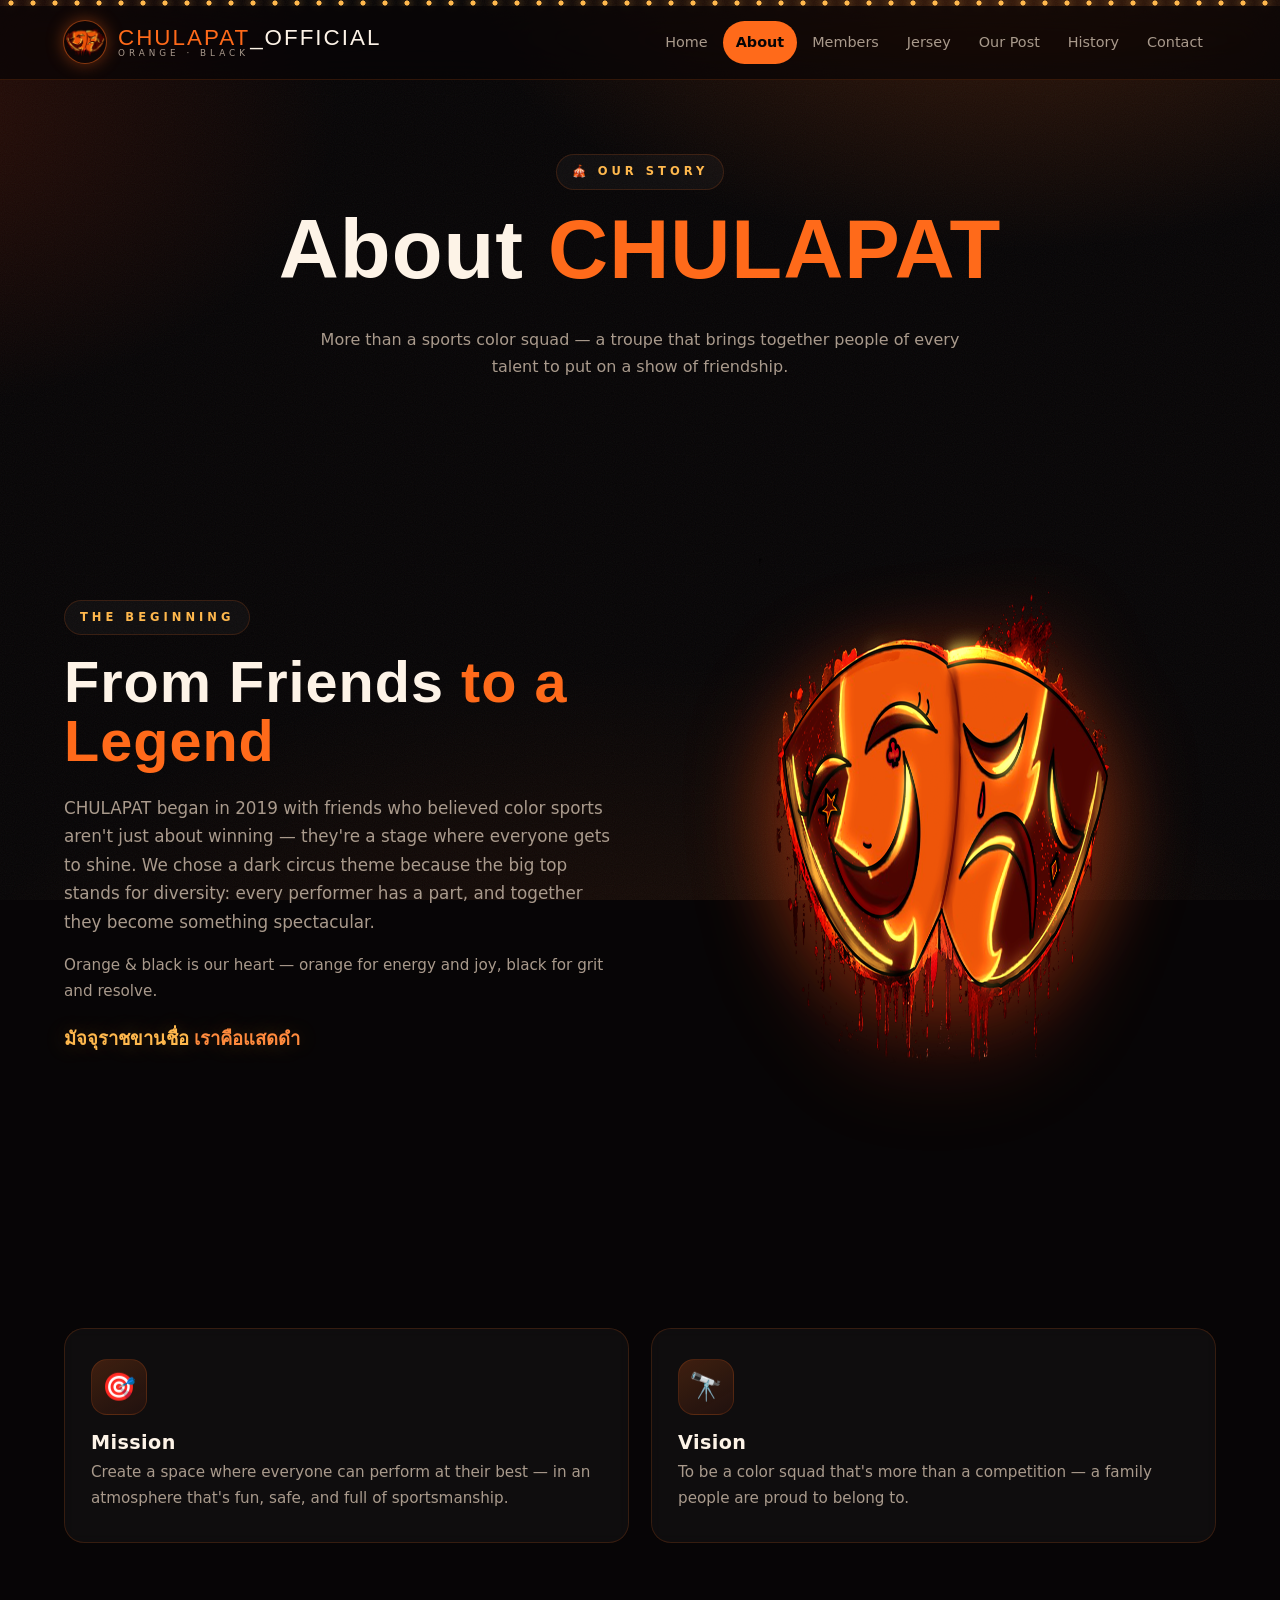
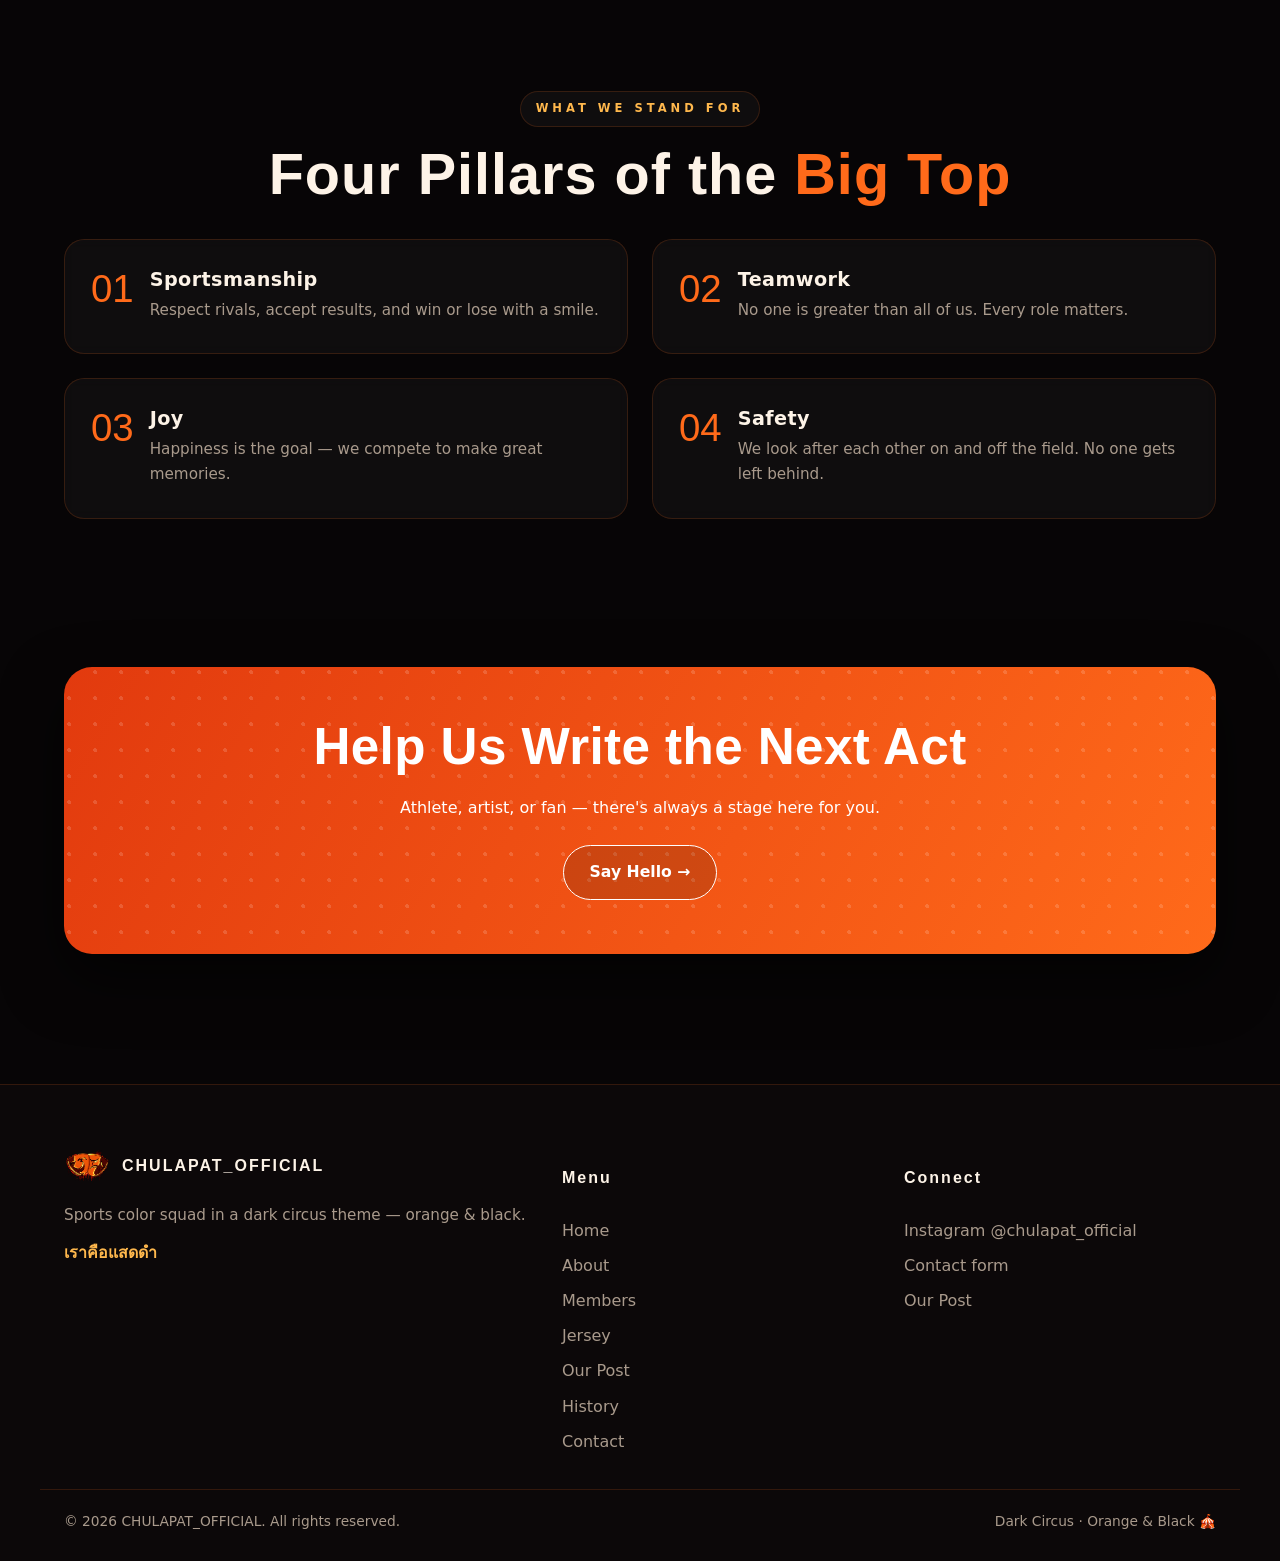
==== public/about.html @ 9027f6d0 "Configure Wrangler to use public directory" ====
<!DOCTYPE html>
<html lang="en">
<head>
  <meta charset="UTF-8" />
  <meta name="viewport" content="width=device-width, initial-scale=1" />
  <meta http-equiv="Content-Security-Policy" content="default-src 'self'; img-src 'self' data:; style-src 'self' 'unsafe-inline' https://fonts.googleapis.com; font-src 'self' https://fonts.gstatic.com; script-src 'self'; base-uri 'self'; form-action 'self'; frame-ancestors 'none'; object-src 'none'" />
  <meta name="referrer" content="strict-origin-when-cross-origin" />
  <meta name="color-scheme" content="dark" />
  <meta name="description" content="About CHULAPAT_OFFICIAL — our story, mission, and the values we stand for." />
  <title>About · CHULAPAT_OFFICIAL</title>
  <link rel="preconnect" href="https://fonts.googleapis.com" />
  <link rel="preconnect" href="https://fonts.gstatic.com" crossorigin />
  <link href="https://fonts.googleapis.com/css2?family=Bebas+Neue&family=Space+Grotesk:wght@400;500;600;700&family=Noto+Sans+Thai:wght@400;600;700&display=swap" rel="stylesheet" />
  <link rel="stylesheet" href="css/styles.css" />
</head>
<body>
  <a class="skip-link" href="#main">Skip to main content</a>
  <header data-nav></header>

  <main id="main">
    <section class="page-head">
      <div class="container">
        <span class="eyebrow">🎪 Our Story</span>
        <h1>About <em>CHULAPAT</em></h1>
        <p>More than a sports color squad — a troupe that brings together people of every talent to put on a show of friendship.</p>
      </div>
    </section>

    <section class="section section--tight">
      <div class="container grid grid--2" style="align-items:center;gap:44px">
        <div class="reveal">
          <span class="eyebrow">The Beginning</span>
          <h2 class="section__title">From Friends <em>to a Legend</em></h2>
          <p class="section__lead">CHULAPAT began in 2019 with friends who believed color sports aren't just about winning — they're a stage where everyone gets to shine. We chose a dark circus theme because the big top stands for diversity: every performer has a part, and together they become something spectacular.</p>
          <p class="card__text">Orange &amp; black is our heart — orange for energy and joy, black for grit and resolve.</p>
          <p class="hero__slogan thai" style="font-size:1.15rem;margin-top:18px">มัจจุราชขานชื่อ <b>เราคือแสดดำ</b></p>
        </div>
        <div class="hero__logo-wrap reveal">
          <div class="hero__logo-glow" aria-hidden="true"></div>
          <img class="hero__logo" src="assets/logo-mark.png" alt="CHULAPAT circus mask emblem" width="700" height="700" style="width:min(360px,80%)" />
        </div>
      </div>
    </section>

    <section class="section">
      <div class="container grid grid--2">
        <article class="card feature reveal">
          <div class="feature__icon" aria-hidden="true">🎯</div>
          <h3 class="card__title">Mission</h3>
          <p class="card__text">Create a space where everyone can perform at their best — in an atmosphere that's fun, safe, and full of sportsmanship.</p>
        </article>
        <article class="card feature reveal">
          <div class="feature__icon" aria-hidden="true">🔭</div>
          <h3 class="card__title">Vision</h3>
          <p class="card__text">To be a color squad that's more than a competition — a family people are proud to belong to.</p>
        </article>
      </div>
    </section>

    <section class="section section--tight">
      <div class="container center">
        <span class="eyebrow">What We Stand For</span>
        <h2 class="section__title">Four Pillars of the <em>Big Top</em></h2>
      </div>
      <div class="container grid grid--2" style="margin-top:36px;gap:24px">
        <article class="card feature reveal"><div class="value"><div class="value__no">01</div><div><h3 class="card__title">Sportsmanship</h3><p class="card__text">Respect rivals, accept results, and win or lose with a smile.</p></div></div></article>
        <article class="card feature reveal"><div class="value"><div class="value__no">02</div><div><h3 class="card__title">Teamwork</h3><p class="card__text">No one is greater than all of us. Every role matters.</p></div></div></article>
        <article class="card feature reveal"><div class="value"><div class="value__no">03</div><div><h3 class="card__title">Joy</h3><p class="card__text">Happiness is the goal — we compete to make great memories.</p></div></div></article>
        <article class="card feature reveal"><div class="value"><div class="value__no">04</div><div><h3 class="card__title">Safety</h3><p class="card__text">We look after each other on and off the field. No one gets left behind.</p></div></div></article>
      </div>
    </section>

    <section class="section">
      <div class="container">
        <div class="cta-band reveal">
          <h2>Help Us Write the Next Act</h2>
          <p style="max-width:540px;margin:10px auto 24px">Athlete, artist, or fan — there's always a stage here for you.</p>
          <a class="btn btn--ghost" href="contact.html" style="border-color:#fff;color:#fff;background:rgba(0,0,0,0.15)">Say Hello →</a>
        </div>
      </div>
    </section>
  </main>

  <div data-footer></div>
  <script src="js/main.js" defer></script>
</body>
</html>
---- public/css/styles.css ----
/* =========================================================
   CHULAPAT_OFFICIAL — Dark Cinematic Circus (Orange / Black)
   Modern redesign
   ========================================================= */

/* ---------- Design Tokens ---------- */
:root {
  --orange: #FF6A1A;
  --orange-bright: #FF8A3D;
  --ember: #E23A0E;
  --gold: #FFB84D;
  --cream: #FDF3E7;

  --bg: #070506;
  --bg-2: #0C0809;
  --bg-3: #120C0D;
  --surface: rgba(255, 255, 255, 0.035);
  --surface-2: rgba(255, 255, 255, 0.06);
  --line: rgba(255, 106, 26, 0.16);
  --line-strong: rgba(255, 106, 26, 0.4);

  --text: #F3E9DE;
  --text-dim: #A99A8C;
  --danger: #FF5C5C;
  --success: #47D888;

  --font-display: "Bebas Neue", "Anton", Impact, sans-serif;
  --font-body: "Space Grotesk", "Noto Sans Thai", system-ui, sans-serif;
  --font-thai: "Noto Sans Thai", "Space Grotesk", sans-serif;

  --maxw: 1200px;
  --radius: 20px;
  --radius-sm: 12px;
  --shadow: 0 24px 60px rgba(0, 0, 0, 0.6);
  --glow-orange: 0 0 40px rgba(255, 106, 26, 0.35);
  --nav-h: 74px;
  --ease: cubic-bezier(0.22, 1, 0.36, 1);
}

/* ---------- Reset & Base ---------- */
*, *::before, *::after { box-sizing: border-box; }
html { scroll-behavior: smooth; -webkit-text-size-adjust: 100%; }

body {
  margin: 0;
  font-family: var(--font-body);
  color: var(--text);
  background: var(--bg);
  line-height: 1.7;
  overflow-x: hidden;
  min-height: 100vh;
}

/* Cinematic backdrop: ember glow + vignette + faint stripes */
body::before {
  content: "";
  position: fixed;
  inset: 0;
  z-index: -3;
  background:
    radial-gradient(900px 520px at 78% -8%, rgba(255, 106, 26, 0.22), transparent 62%),
    radial-gradient(760px 520px at -8% 12%, rgba(226, 58, 14, 0.16), transparent 58%),
    radial-gradient(1200px 700px at 50% 120%, rgba(255, 106, 26, 0.10), transparent 60%),
    var(--bg);
}
/* Film grain */
body::after {
  content: "";
  position: fixed;
  inset: 0;
  z-index: -2;
  pointer-events: none;
  opacity: 0.05;
  background-image: url("data:image/svg+xml,%3Csvg xmlns='http://www.w3.org/2000/svg' width='120' height='120'%3E%3Cfilter id='n'%3E%3CfeTurbulence type='fractalNoise' baseFrequency='0.9' numOctaves='2'/%3E%3C/filter%3E%3Crect width='100%25' height='100%25' filter='url(%23n)'/%3E%3C/svg%3E");
}

img { max-width: 100%; display: block; }
a { color: inherit; text-decoration: none; }
h1, h2, h3 { line-height: 1.02; margin: 0 0 0.4em; letter-spacing: 0.4px; }

.container { width: 100%; max-width: var(--maxw); margin-inline: auto; padding-inline: 24px; }

.display {
  font-family: var(--font-display);
  font-weight: 400;
  text-transform: uppercase;
  letter-spacing: 2px;
}
.thai { font-family: var(--font-thai); }

:focus-visible { outline: 3px solid var(--gold); outline-offset: 3px; border-radius: 4px; }
.skip-link {
  position: absolute; left: -999px; top: 0;
  background: var(--gold); color: var(--bg); padding: 10px 16px;
  font-weight: 700; z-index: 999; border-radius: 0 0 8px 0;
}
.skip-link:focus { left: 0; }

/* ---------- Marquee bulb strip ---------- */
.bulbs {
  height: 6px;
  background: radial-gradient(circle at center, var(--gold) 0 2.5px, transparent 2.6px) repeat-x;
  background-size: 22px 6px;
  animation: bulbBlink 1.3s steps(2) infinite;
  filter: drop-shadow(0 0 5px var(--gold));
}
@keyframes bulbBlink { 50% { opacity: 0.3; } }

/* ---------- Navbar ---------- */
.nav {
  position: sticky; top: 0; z-index: 100; height: var(--nav-h);
  display: flex; align-items: center;
  background: rgba(7, 5, 6, 0.72);
  backdrop-filter: blur(18px) saturate(140%);
  border-bottom: 1px solid var(--line);
}
.nav__inner {
  display: flex; align-items: center; justify-content: space-between;
  width: 100%; max-width: var(--maxw); margin-inline: auto; padding-inline: 24px;
}
.brand { display: flex; align-items: center; gap: 12px; }
.brand__logo {
  width: 42px; height: 42px; border-radius: 50%; object-fit: cover;
  box-shadow: 0 0 0 1px var(--line-strong), 0 0 18px rgba(255, 106, 26, 0.45);
}
.brand__text {
  font-family: var(--font-display); font-size: 1.4rem; letter-spacing: 2px; color: var(--cream);
  line-height: 1;
}
.brand__text b { color: var(--orange); font-weight: 400; }
.brand__text small { display: block; font-family: var(--font-body); font-size: 0.55rem; letter-spacing: 4px; color: var(--text-dim); }

.nav__links { display: flex; align-items: center; gap: 2px; list-style: none; margin: 0; padding: 0; }
.nav__links a {
  display: block; padding: 9px 13px; border-radius: 999px;
  font-weight: 500; font-size: 0.9rem; color: var(--text-dim);
  transition: color 0.2s, background 0.2s;
}
.nav__links a:hover { color: var(--cream); background: var(--surface-2); }
.nav__links a.is-active { color: var(--bg); background: var(--orange); font-weight: 600; }

.nav__toggle { display: none; background: none; border: 0; cursor: pointer; width: 44px; height: 44px; padding: 10px; }
.nav__toggle span { display: block; height: 2px; background: var(--cream); margin: 5px 0; border-radius: 2px; transition: 0.25s; }
.nav__toggle[aria-expanded="true"] span:nth-child(1) { transform: translateY(7px) rotate(45deg); }
.nav__toggle[aria-expanded="true"] span:nth-child(2) { opacity: 0; }
.nav__toggle[aria-expanded="true"] span:nth-child(3) { transform: translateY(-7px) rotate(-45deg); }

/* ---------- Buttons ---------- */
.btn {
  display: inline-flex; align-items: center; gap: 9px;
  padding: 13px 26px; border-radius: 999px;
  font-weight: 600; font-family: var(--font-body); font-size: 0.98rem;
  cursor: pointer; border: 1.5px solid transparent;
  transition: transform 0.2s var(--ease), box-shadow 0.25s, background 0.2s;
}
.btn:hover { transform: translateY(-3px); }
.btn:active { transform: translateY(-1px); }
.btn--primary {
  background: linear-gradient(135deg, var(--orange), var(--ember));
  color: #fff; box-shadow: 0 10px 30px rgba(255, 106, 26, 0.4);
}
.btn--primary:hover { box-shadow: 0 14px 40px rgba(255, 106, 26, 0.55); }
.btn--ghost { background: var(--surface); color: var(--cream); border-color: var(--line-strong); }
.btn--ghost:hover { background: var(--surface-2); border-color: var(--orange); }

/* ---------- Section scaffolding ---------- */
.section { padding: 90px 0; }
.section--tight { padding: 58px 0; }
.eyebrow {
  display: inline-flex; align-items: center; gap: 8px;
  font-weight: 600; letter-spacing: 4px; text-transform: uppercase;
  font-size: 0.72rem; color: var(--gold);
  padding: 7px 15px; border: 1px solid var(--line); border-radius: 999px;
  background: var(--surface); margin-bottom: 18px;
}
.section__title { font-size: clamp(2.1rem, 5vw, 3.6rem); color: var(--cream); font-family: var(--font-display); letter-spacing: 1px; }
.section__title em { color: var(--orange); font-style: normal; }
.section__lead { color: var(--text-dim); max-width: 620px; font-size: 1.05rem; }
.center { text-align: center; }
.center .section__lead { margin-inline: auto; }

/* ---------- Hero ---------- */
.hero { position: relative; padding: 70px 0 60px; overflow: hidden; }
.hero__grid { display: grid; grid-template-columns: 1.05fr 0.95fr; gap: 40px; align-items: center; }
.hero__wordmark {
  font-family: var(--font-display);
  font-size: clamp(2.8rem, 8.5vw, 6rem);
  color: var(--cream); line-height: 0.9; letter-spacing: 1px;
  text-shadow: 0 0 40px rgba(255, 106, 26, 0.25);
}
.hero__wordmark span { color: var(--orange); }
.hero__slogan {
  font-family: var(--font-thai);
  font-size: clamp(1.05rem, 2.4vw, 1.5rem);
  font-weight: 600; color: var(--gold);
  margin: 22px 0 6px; line-height: 1.7;
  text-shadow: 0 0 22px rgba(255, 184, 77, 0.3);
}
.hero__slogan b { color: var(--orange-bright); }
.hero__tagline { color: var(--text-dim); letter-spacing: 3px; text-transform: uppercase; font-size: 0.82rem; margin-bottom: 28px; }
.hero__cta { display: flex; gap: 14px; flex-wrap: wrap; }

.hero__logo-wrap { position: relative; display: grid; place-items: center; }
.hero__logo-glow {
  position: absolute; width: 78%; aspect-ratio: 1; border-radius: 50%;
  background: radial-gradient(circle, rgba(255, 106, 26, 0.55), transparent 68%);
  filter: blur(30px); animation: pulseGlow 4s ease-in-out infinite;
}
.hero__logo {
  position: relative; width: min(420px, 82%); filter: drop-shadow(0 20px 45px rgba(226, 58, 14, 0.45));
  animation: floaty 6s ease-in-out infinite;
}
@keyframes pulseGlow { 0%, 100% { opacity: 0.65; transform: scale(1); } 50% { opacity: 1; transform: scale(1.06); } }
@keyframes floaty { 0%, 100% { transform: translateY(0); } 50% { transform: translateY(-14px); } }
@media (prefers-reduced-motion: reduce) {
  .hero__logo, .hero__logo-glow, .bulbs { animation: none; }
}

/* Marquee ticker */
.ticker {
  border-top: 1px solid var(--line); border-bottom: 1px solid var(--line);
  background: linear-gradient(90deg, rgba(255,106,26,0.08), rgba(226,58,14,0.04));
  overflow: hidden; white-space: nowrap;
}
.ticker__track {
  display: inline-flex; gap: 44px; padding: 13px 0;
  font-family: var(--font-display); letter-spacing: 3px; color: var(--gold); font-size: 1.05rem;
  animation: scrollX 24s linear infinite; will-change: transform;
}
.ticker__track span::after { content: "◆"; margin-left: 44px; color: var(--orange); font-size: 0.7em; }
@keyframes scrollX { to { transform: translateX(-50%); } }
@media (prefers-reduced-motion: reduce) { .ticker__track { animation: none; } }

/* ---------- Stats ---------- */
.stats { display: grid; grid-template-columns: repeat(4, 1fr); gap: 16px; }
.stat {
  background: var(--surface); border: 1px solid var(--line); border-radius: var(--radius);
  padding: 28px 20px; text-align: center; backdrop-filter: blur(6px);
}
.stat b { font-family: var(--font-display); font-size: 3rem; color: var(--orange); display: block; line-height: 1; }
.stat span { color: var(--text-dim); font-size: 0.85rem; letter-spacing: 1.5px; text-transform: uppercase; }

/* ---------- Cards / grid ---------- */
.grid { display: grid; gap: 22px; }
.grid--3 { grid-template-columns: repeat(3, 1fr); }
.grid--4 { grid-template-columns: repeat(4, 1fr); }
.grid--2 { grid-template-columns: repeat(2, 1fr); }

.card {
  position: relative;
  background: var(--surface); border: 1px solid var(--line);
  border-radius: var(--radius); overflow: hidden; backdrop-filter: blur(6px);
  transition: transform 0.28s var(--ease), box-shadow 0.28s, border-color 0.28s;
}
.card:hover { transform: translateY(-7px); border-color: var(--line-strong); box-shadow: var(--shadow), var(--glow-orange); }
.card__body { padding: 24px; }
.card__title { color: var(--cream); font-size: 1.2rem; }
.card__text { color: var(--text-dim); font-size: 0.95rem; margin: 0; }

.feature { padding: 30px 26px; }
.feature__icon {
  width: 56px; height: 56px; border-radius: 16px; display: grid; place-items: center;
  font-size: 1.7rem; margin-bottom: 18px;
  background: linear-gradient(150deg, rgba(255,106,26,0.2), rgba(226,58,14,0.08));
  border: 1px solid var(--line);
}

/* ---------- Member cards ---------- */
.member { text-align: center; }
.member__avatar {
  width: 100%; aspect-ratio: 1; display: grid; place-items: center;
  font-family: var(--font-display); font-size: 4rem; color: var(--bg);
  background: linear-gradient(150deg, var(--orange), var(--ember));
  position: relative;
}
.member__avatar::after {
  content: ""; position: absolute; inset: 0;
  background: radial-gradient(circle at 50% 120%, rgba(0,0,0,0.35), transparent 60%);
}
.member__body { padding: 20px 16px; }
.member__role {
  display: inline-block; font-size: 0.68rem; letter-spacing: 2px; text-transform: uppercase;
  color: var(--gold); border: 1px solid var(--line); border-radius: 999px; padding: 4px 11px; margin-top: 8px;
}
.member__num { color: var(--orange); font-family: var(--font-display); }

/* Filter chips */
.filters { display: flex; flex-wrap: wrap; gap: 10px; justify-content: center; margin-bottom: 36px; }
.chip {
  padding: 9px 19px; border-radius: 999px; cursor: pointer;
  background: var(--surface); border: 1px solid var(--line); color: var(--text-dim);
  font-weight: 500; font-family: var(--font-body); font-size: 0.9rem; transition: 0.2s;
}
.chip:hover { color: var(--cream); border-color: var(--line-strong); }
.chip.is-active { background: var(--orange); color: var(--bg); border-color: var(--orange); font-weight: 600; }

/* ---------- Jersey ---------- */
.jersey {
  position: relative; padding: 34px; text-align: center;
  background: radial-gradient(circle at 50% 26%, rgba(255,106,26,0.2), transparent 62%);
}
.jersey__shirt {
  width: 190px; height: 210px; margin: 0 auto 18px; position: relative;
  background: linear-gradient(160deg, var(--orange), var(--ember));
  clip-path: polygon(30% 0, 70% 0, 78% 8%, 100% 20%, 92% 40%, 82% 34%, 82% 100%, 18% 100%, 18% 34%, 8% 40%, 0 20%, 22% 8%);
  box-shadow: inset 0 -30px 40px rgba(0,0,0,0.35);
  filter: drop-shadow(0 12px 24px rgba(226,58,14,0.4));
}
.jersey__shirt::before {
  content: attr(data-num); position: absolute; inset: 0; top: 40px;
  display: grid; place-items: center;
  font-family: var(--font-display); font-size: 4.5rem; color: rgba(0,0,0,0.32);
}
.jersey__stripes {
  position: absolute; inset: 0;
  background: repeating-linear-gradient(90deg, transparent 0 26px, rgba(0,0,0,0.12) 26px 34px);
  clip-path: inherit;
}
.jersey__name { color: var(--cream); font-family: var(--font-display); font-size: 1.4rem; letter-spacing: 2px; }
.jersey__price { color: var(--gold); font-weight: 700; font-size: 1.1rem; }

.sizes { display: flex; gap: 8px; justify-content: center; flex-wrap: wrap; margin: 14px 0; }
.sizes span {
  width: 40px; height: 40px; display: grid; place-items: center; border-radius: 9px;
  border: 1px solid var(--line); color: var(--text-dim); font-weight: 600; font-size: 0.85rem;
}

/* ---------- Timeline (history) ---------- */
.timeline { position: relative; max-width: 840px; margin-inline: auto; padding-left: 30px; }
.timeline::before {
  content: ""; position: absolute; left: 7px; top: 6px; bottom: 6px; width: 3px;
  background: linear-gradient(var(--orange), var(--gold), transparent);
}
.tl-item { position: relative; padding: 0 0 36px 28px; }
.tl-item::before {
  content: ""; position: absolute; left: -30px; top: 4px; width: 18px; height: 18px;
  border-radius: 50%; background: var(--orange); box-shadow: 0 0 0 4px var(--bg), 0 0 14px var(--orange);
}
.tl-year { font-family: var(--font-display); font-size: 1.9rem; color: var(--gold); }
.tl-card { margin-top: 8px; background: var(--surface); border: 1px solid var(--line); border-radius: var(--radius); padding: 22px; }
.tl-card h3 { color: var(--cream); }
.tl-medals { display: flex; gap: 16px; flex-wrap: wrap; margin-top: 10px; }
.tl-medals span { font-size: 0.85rem; color: var(--text-dim); }
.tl-medals b { color: var(--orange); }

/* ---------- About: values ---------- */
.value { display: flex; gap: 16px; align-items: flex-start; }
.value__no { font-family: var(--font-display); font-size: 2.4rem; color: var(--orange); line-height: 1; }

/* ---------- Our Post ---------- */
.post-hero {
  display: grid; grid-template-columns: 0.85fr 1.15fr; gap: 40px; align-items: center;
}
.post-hero__img {
  border-radius: var(--radius); overflow: hidden; border: 1px solid var(--line);
  box-shadow: var(--shadow), var(--glow-orange);
}
.post-hero__img img { width: 100%; }
.post-grid { display: grid; grid-template-columns: repeat(3, 1fr); gap: 14px; }
.post-tile {
  position: relative; aspect-ratio: 1; border-radius: var(--radius-sm); overflow: hidden;
  border: 1px solid var(--line); display: grid; place-items: center; text-align: center;
  background: linear-gradient(160deg, var(--bg-2), var(--bg-3)); padding: 16px;
  transition: transform 0.25s var(--ease), border-color 0.25s;
}
.post-tile:hover { transform: translateY(-5px); border-color: var(--line-strong); }
.post-tile .display { font-size: 1.5rem; color: var(--orange); }
.post-tile span { color: var(--text-dim); font-size: 0.8rem; }
.badge-soon {
  display: inline-block; font-size: 0.7rem; letter-spacing: 3px; text-transform: uppercase;
  color: var(--bg); background: var(--gold); padding: 4px 12px; border-radius: 999px; font-weight: 700;
}

/* Live Instagram feed (official embeds) */
.ig-feed { display: flex; flex-wrap: wrap; gap: 22px; justify-content: center; margin-top: 34px; }
.ig-card { flex: 0 1 380px; max-width: 540px; min-width: 300px; }
.ig-card .instagram-media { margin: 0 auto !important; }
.ig-empty { display: none; text-align: center; }
.ig-empty code {
  font-family: ui-monospace, "Cascadia Code", monospace; font-size: 0.85em;
  background: var(--surface-2); border: 1px solid var(--line); padding: 2px 7px; border-radius: 6px; color: var(--gold);
}

/* ---------- Contact ---------- */
.contact-grid { display: grid; grid-template-columns: 1fr 1fr; gap: 36px; align-items: start; }
.field { margin-bottom: 18px; }
.field label { display: block; font-weight: 600; margin-bottom: 7px; color: var(--cream); font-size: 0.92rem; }
.field input, .field textarea, .field select {
  width: 100%; padding: 13px 15px; border-radius: var(--radius-sm);
  background: var(--bg-2); border: 1px solid var(--line); color: var(--text);
  font-family: var(--font-body); font-size: 1rem; transition: border-color 0.2s, box-shadow 0.2s;
}
.field input:focus, .field textarea:focus, .field select:focus {
  border-color: var(--orange); outline: none; box-shadow: 0 0 0 3px rgba(255,106,26,0.15);
}
.field textarea { resize: vertical; min-height: 130px; }
.field__error { color: var(--danger); font-size: 0.83rem; margin-top: 5px; min-height: 1em; display: block; }
.form-note {
  padding: 14px 16px; border-radius: var(--radius-sm); margin-top: 12px;
  border: 1px solid rgba(71,216,136,0.35); background: rgba(71,216,136,0.1); color: var(--success);
  display: none;
}
.form-note.is-visible { display: block; }

.info-list { list-style: none; padding: 0; margin: 0; display: grid; gap: 16px; }
.info-list li { display: flex; gap: 14px; align-items: center; }
.info-list .ic {
  width: 48px; height: 48px; border-radius: 13px; display: grid; place-items: center; font-size: 1.3rem;
  background: linear-gradient(150deg, rgba(255,106,26,0.2), rgba(226,58,14,0.08)); border: 1px solid var(--line); flex-shrink: 0;
}
.info-list b { color: var(--cream); display: block; }
.info-list span { color: var(--text-dim); font-size: 0.92rem; }

.socials { display: flex; gap: 12px; margin-top: 22px; flex-wrap: wrap; }
.socials a {
  min-width: 46px; height: 46px; padding: 0 16px; border-radius: 13px; display: inline-flex; align-items: center; gap: 8px; justify-content: center;
  border: 1px solid var(--line); color: var(--cream); font-weight: 600; transition: 0.2s; background: var(--surface);
}
.socials a:hover { background: var(--orange); color: var(--bg); transform: translateY(-3px); border-color: var(--orange); }

.qr-card {
  margin-top: 26px; display: flex; gap: 18px; align-items: center;
  background: var(--surface); border: 1px solid var(--line); border-radius: var(--radius); padding: 18px;
}
.qr-card img { width: 120px; height: 120px; border-radius: 12px; background: #fff; }
.qr-card b { color: var(--cream); }
.qr-card p { color: var(--text-dim); font-size: 0.9rem; margin: 4px 0 0; }

/* ---------- CTA band ---------- */
.cta-band {
  position: relative; overflow: hidden;
  background: linear-gradient(120deg, var(--ember), var(--orange));
  border-radius: 28px; padding: 54px; text-align: center; color: #fff; box-shadow: var(--shadow);
}
.cta-band::before {
  content: ""; position: absolute; inset: 0; opacity: 0.15;
  background: radial-gradient(circle at 20% 20%, #fff 0 2px, transparent 2px) repeat;
  background-size: 26px 26px;
}
.cta-band > * { position: relative; }
.cta-band h2 { font-family: var(--font-display); font-size: clamp(2rem,5vw,3.2rem); }

/* ---------- Footer ---------- */
.footer { border-top: 1px solid var(--line); background: var(--bg-2); padding: 58px 0 28px; margin-top: 40px; }
.footer__grid { display: grid; grid-template-columns: 1.5fr 1fr 1fr; gap: 30px; }
.footer__brand { display: flex; align-items: center; gap: 12px; margin-bottom: 14px; }
.footer__brand img { width: 46px; height: 46px; border-radius: 50%; }
.footer h4 { color: var(--cream); font-family: var(--font-display); letter-spacing: 2px; }
.footer a { color: var(--text-dim); display: block; padding: 4px 0; transition: color 0.2s; }
.footer a:hover { color: var(--orange); }
.footer__bottom {
  border-top: 1px solid var(--line); margin-top: 30px; padding-top: 20px;
  display: flex; justify-content: space-between; flex-wrap: wrap; gap: 10px;
  color: var(--text-dim); font-size: 0.86rem;
}

/* ---------- Reveal ---------- */
.reveal { opacity: 0; transform: translateY(26px); transition: opacity 0.7s var(--ease), transform 0.7s var(--ease); }
.reveal.is-in { opacity: 1; transform: none; }
@media (prefers-reduced-motion: reduce) { .reveal { opacity: 1; transform: none; transition: none; } }

/* ---------- Page header ---------- */
.page-head { padding: 74px 0 26px; text-align: center; position: relative; }
.page-head h1 { font-family: var(--font-display); font-size: clamp(2.8rem, 7vw, 5.2rem); color: var(--cream); letter-spacing: 1px; }
.page-head h1 em { color: var(--orange); font-style: normal; }
.page-head p { color: var(--text-dim); max-width: 640px; margin-inline: auto; }

/* ---------- Responsive ---------- */
@media (max-width: 940px) {
  .hero__grid { grid-template-columns: 1fr; text-align: center; }
  .hero__cta { justify-content: center; }
  .hero__logo-wrap { order: -1; }
  .post-hero { grid-template-columns: 1fr; }
  .contact-grid { grid-template-columns: 1fr; }
  .grid--4 { grid-template-columns: repeat(2, 1fr); }
  .stats { grid-template-columns: repeat(2, 1fr); }
  .footer__grid { grid-template-columns: 1fr 1fr; }
}
@media (max-width: 820px) {
  .nav__toggle { display: block; }
  .nav__links {
    position: fixed; inset: var(--nav-h) 0 auto 0;
    flex-direction: column; align-items: stretch; gap: 2px;
    background: rgba(7,5,6,0.98); backdrop-filter: blur(18px);
    padding: 14px 18px 22px; border-bottom: 1px solid var(--line);
    transform: translateY(-130%); transition: transform 0.3s var(--ease);
    max-height: calc(100vh - var(--nav-h)); overflow-y: auto;
  }
  .nav__links.is-open { transform: translateY(0); }
  .nav__links a { padding: 13px 16px; }
}
@media (max-width: 560px) {
  .grid--3, .grid--2 { grid-template-columns: 1fr; }
  .post-grid { grid-template-columns: repeat(2, 1fr); }
  .section { padding: 64px 0; }
  .cta-band { padding: 36px 22px; }
  .footer__grid { grid-template-columns: 1fr; }
  .qr-card { flex-direction: column; text-align: center; }
}
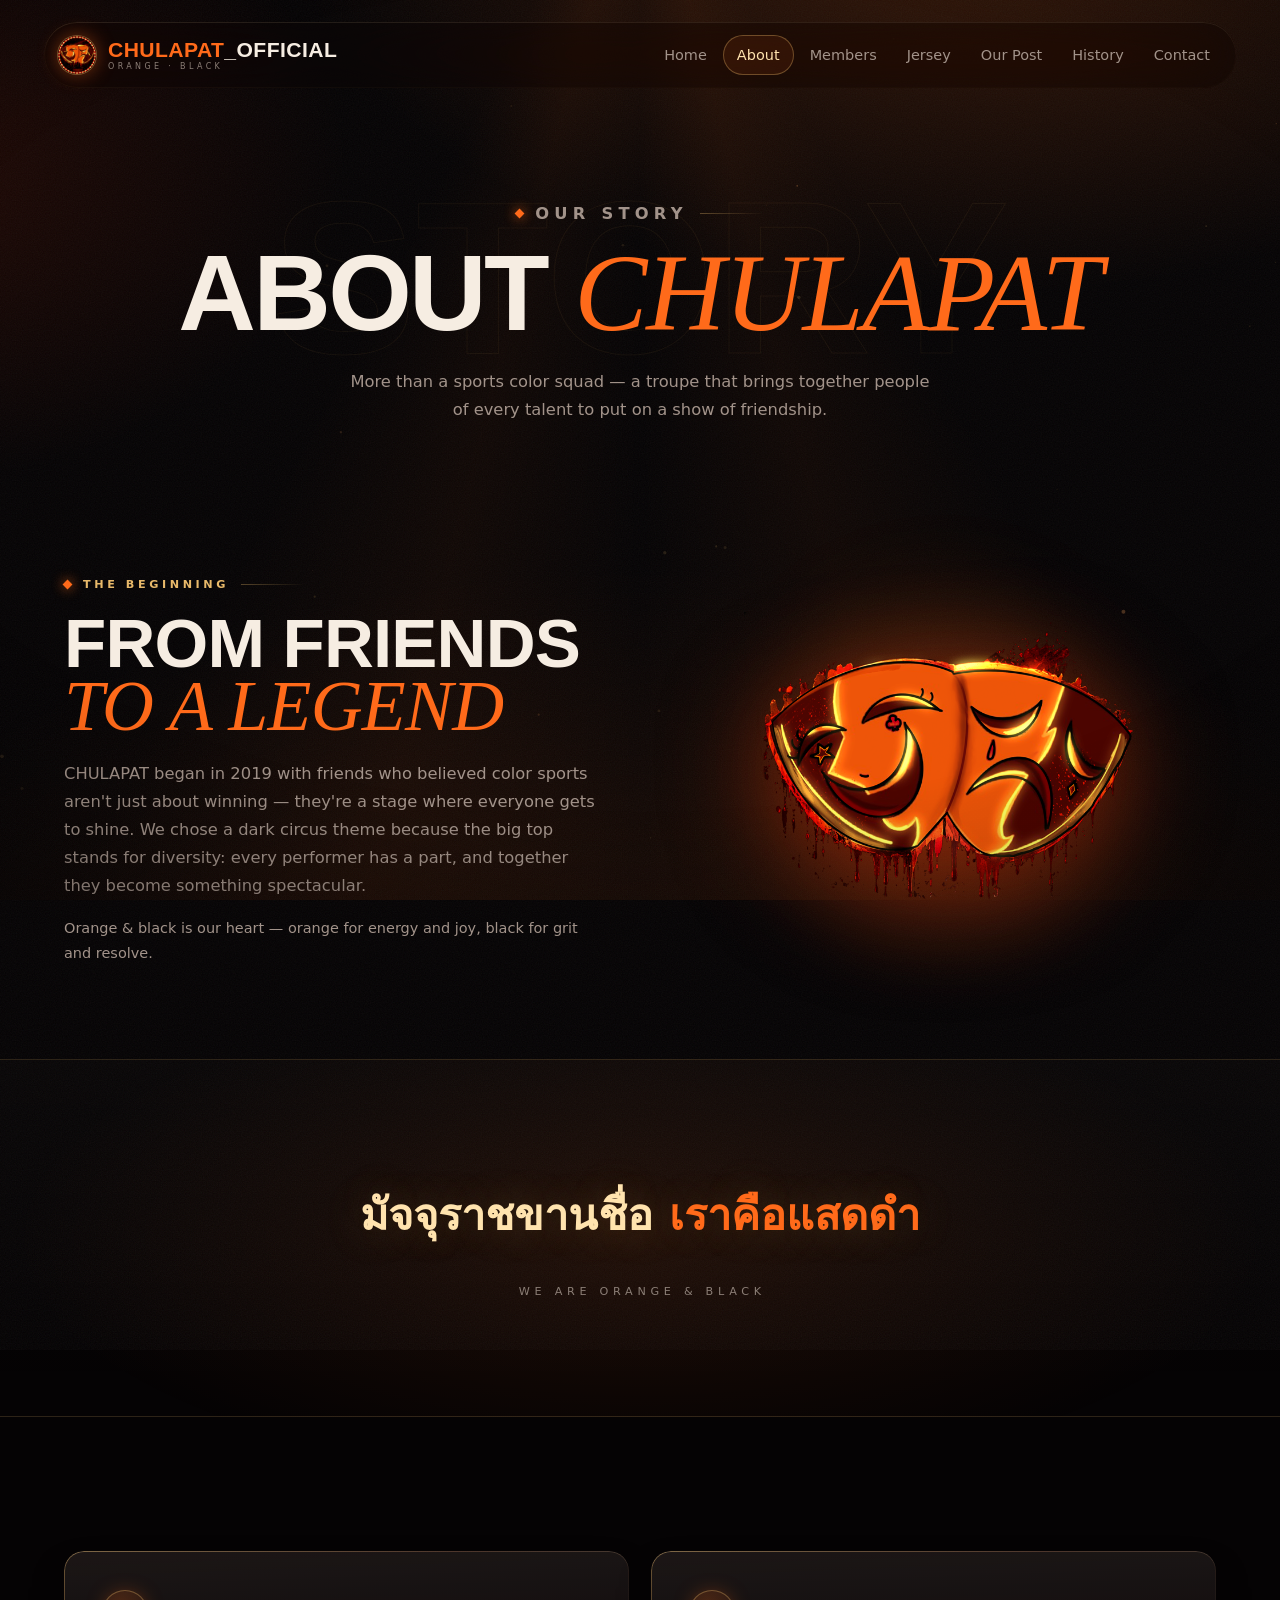
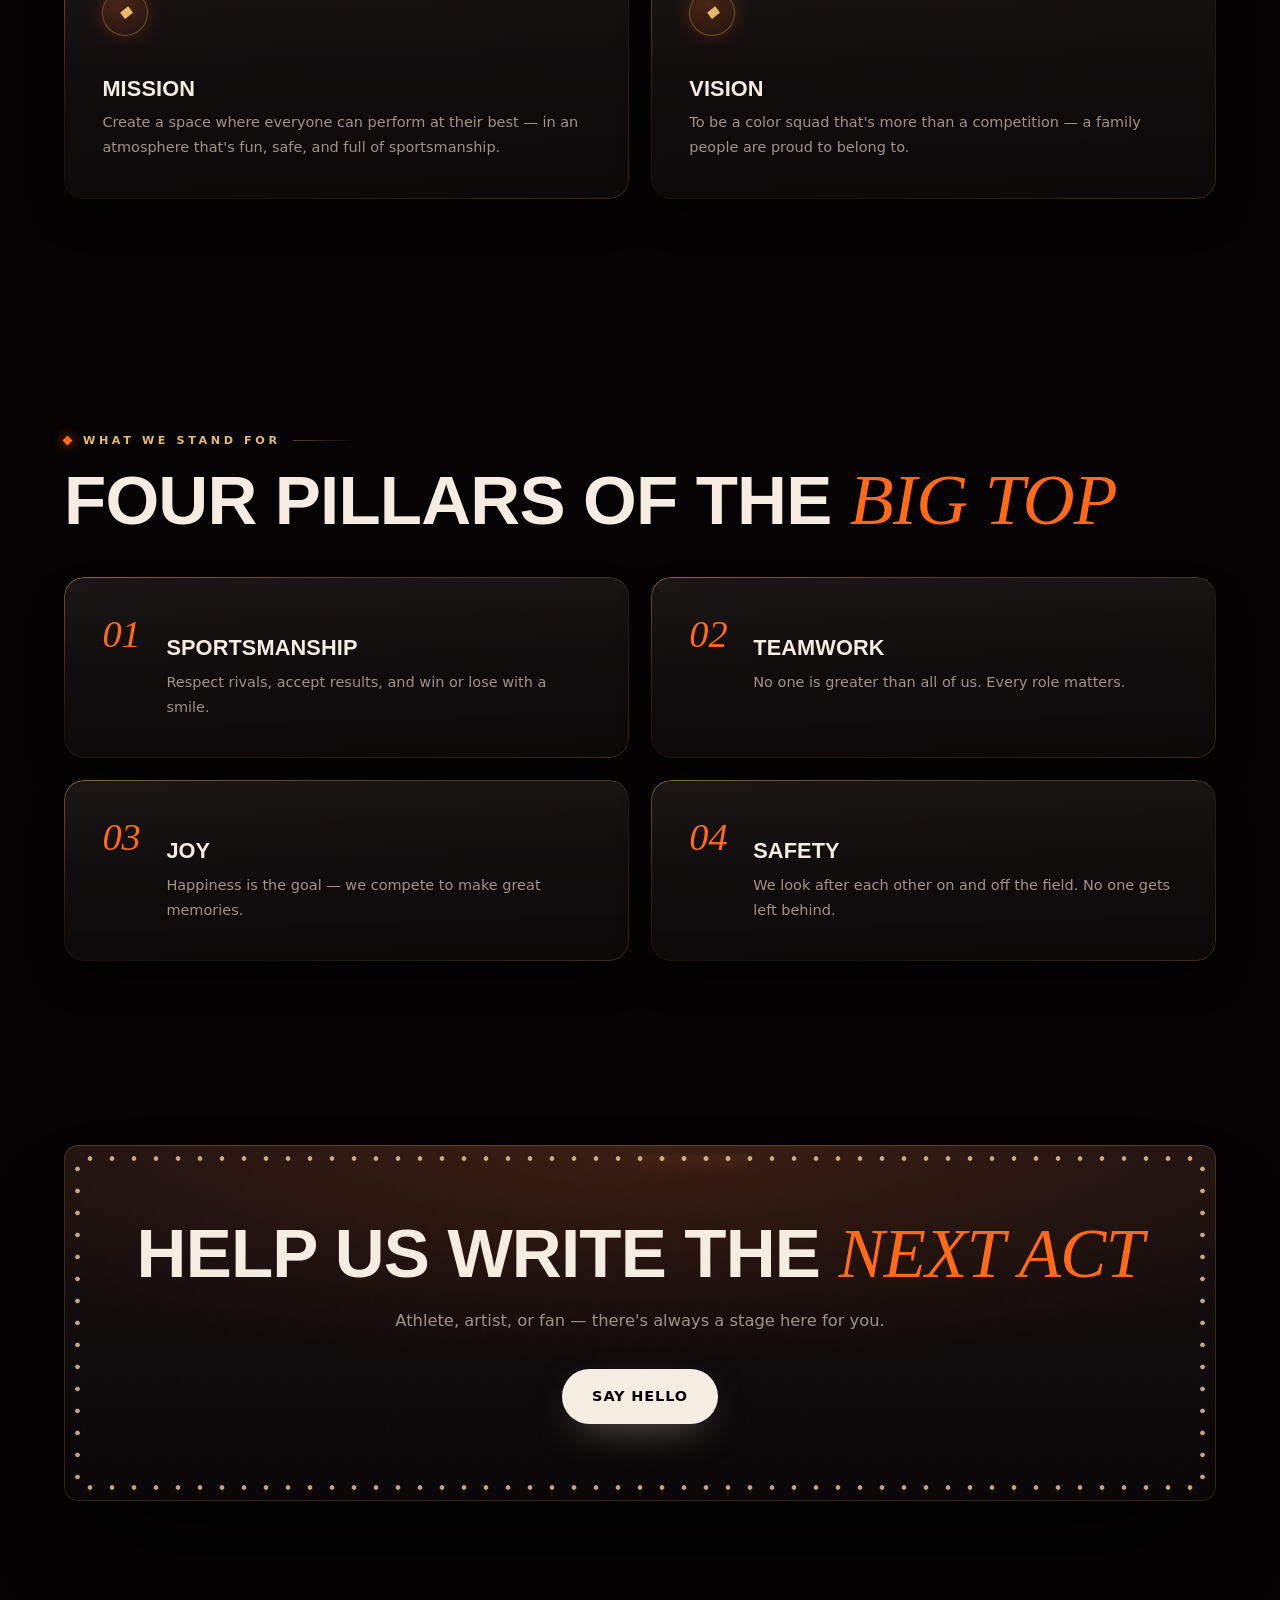
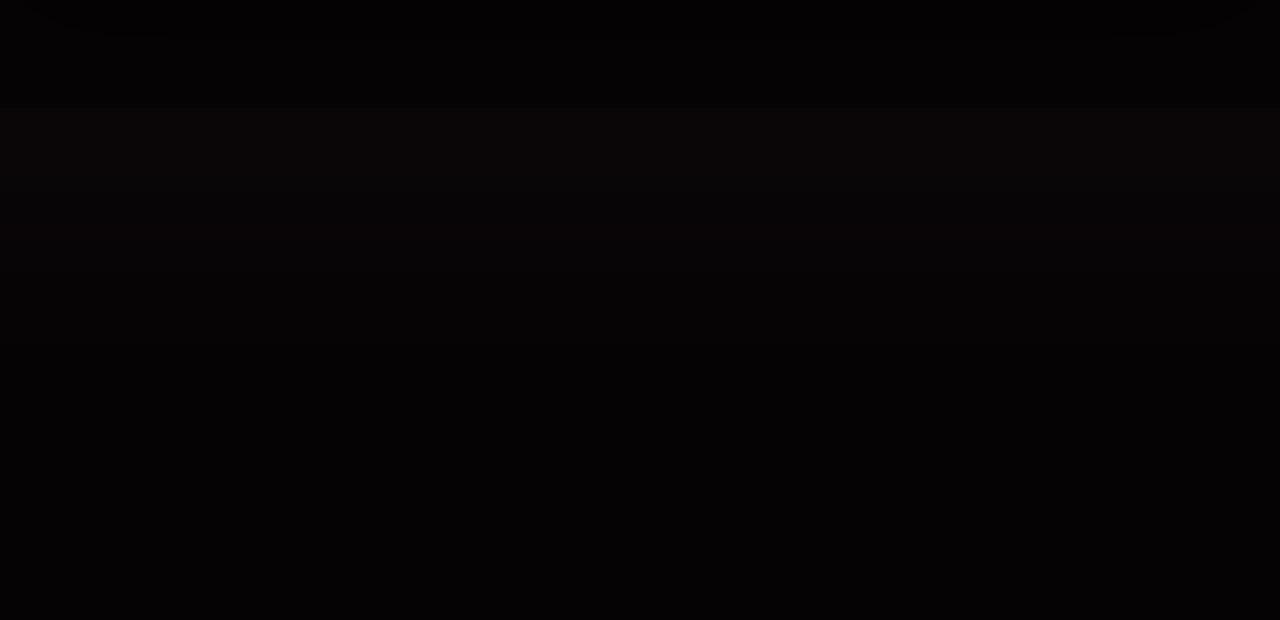
==== commit 8586df73: "Redesign as "The Midnight Bill" — premium dark circus Rebuild the visual system across all seven pag" ====
--- a/public/about.html
+++ b/public/about.html
@@ -10,7 +10,7 @@
   <title>About · CHULAPAT_OFFICIAL</title>
   <link rel="preconnect" href="https://fonts.googleapis.com" />
   <link rel="preconnect" href="https://fonts.gstatic.com" crossorigin />
-  <link href="https://fonts.googleapis.com/css2?family=Bebas+Neue&family=Space+Grotesk:wght@400;500;600;700&family=Noto+Sans+Thai:wght@400;600;700&display=swap" rel="stylesheet" />
+  <link href="https://fonts.googleapis.com/css2?family=Archivo:wght@400;500;600&family=Big+Shoulders+Display:wght@600;700;800;900&family=Bodoni+Moda:ital,wght@1,500;1,600&family=Noto+Sans+Thai:wght@400;600;700&display=swap" rel="stylesheet" />
   <link rel="stylesheet" href="css/styles.css" />
 </head>
 <body>
@@ -19,38 +19,46 @@
 
   <main id="main">
     <section class="page-head">
+      <span class="ghost" aria-hidden="true">STORY</span>
       <div class="container">
-        <span class="eyebrow">🎪 Our Story</span>
+        <p class="eyebrow">Our Story</p>
         <h1>About <em>CHULAPAT</em></h1>
         <p>More than a sports color squad — a troupe that brings together people of every talent to put on a show of friendship.</p>
       </div>
     </section>
 
     <section class="section section--tight">
-      <div class="container grid grid--2" style="align-items:center;gap:44px">
+      <div class="container grid grid--2" style="align-items:center;gap:clamp(30px,5vw,64px)">
         <div class="reveal">
-          <span class="eyebrow">The Beginning</span>
+          <p class="eyebrow">The Beginning</p>
           <h2 class="section__title">From Friends <em>to a Legend</em></h2>
           <p class="section__lead">CHULAPAT began in 2019 with friends who believed color sports aren't just about winning — they're a stage where everyone gets to shine. We chose a dark circus theme because the big top stands for diversity: every performer has a part, and together they become something spectacular.</p>
-          <p class="card__text">Orange &amp; black is our heart — orange for energy and joy, black for grit and resolve.</p>
-          <p class="hero__slogan thai" style="font-size:1.15rem;margin-top:18px">มัจจุราชขานชื่อ <b>เราคือแสดดำ</b></p>
+          <p class="card__text" style="margin-top:14px">Orange &amp; black is our heart — orange for energy and joy, black for grit and resolve.</p>
         </div>
-        <div class="hero__logo-wrap reveal">
-          <div class="hero__logo-glow" aria-hidden="true"></div>
-          <img class="hero__logo" src="assets/logo-mark.png" alt="CHULAPAT circus mask emblem" width="700" height="700" style="width:min(360px,80%)" />
+        <div class="emblem-block reveal">
+          <div class="emblem-block__glow" aria-hidden="true"></div>
+          <img src="assets/logo-mark.png" alt="CHULAPAT circus mask emblem" width="700" height="700" loading="lazy" />
         </div>
+      </div>
+    </section>
+
+    <!-- Full-bleed manifesto: the slogan given room to breathe -->
+    <section class="manifesto reveal">
+      <div class="container">
+        <p class="manifesto__quote thai">มัจจุราชขานชื่อ <b>เราคือแสดดำ</b></p>
+        <p class="manifesto__attr">We Are Orange &amp; Black</p>
       </div>
     </section>
 
     <section class="section">
       <div class="container grid grid--2">
-        <article class="card feature reveal">
-          <div class="feature__icon" aria-hidden="true">🎯</div>
+        <article class="card feature feature--plate reveal">
+          <span class="feature__icon" aria-hidden="true">◆</span>
           <h3 class="card__title">Mission</h3>
           <p class="card__text">Create a space where everyone can perform at their best — in an atmosphere that's fun, safe, and full of sportsmanship.</p>
         </article>
-        <article class="card feature reveal">
-          <div class="feature__icon" aria-hidden="true">🔭</div>
+        <article class="card feature feature--plate reveal">
+          <span class="feature__icon" aria-hidden="true">◆</span>
           <h3 class="card__title">Vision</h3>
           <p class="card__text">To be a color squad that's more than a competition — a family people are proud to belong to.</p>
         </article>
@@ -58,24 +66,45 @@
     </section>
 
     <section class="section section--tight">
-      <div class="container center">
-        <span class="eyebrow">What We Stand For</span>
+      <div class="container">
+        <p class="eyebrow">What We Stand For</p>
         <h2 class="section__title">Four Pillars of the <em>Big Top</em></h2>
       </div>
-      <div class="container grid grid--2" style="margin-top:36px;gap:24px">
-        <article class="card feature reveal"><div class="value"><div class="value__no">01</div><div><h3 class="card__title">Sportsmanship</h3><p class="card__text">Respect rivals, accept results, and win or lose with a smile.</p></div></div></article>
-        <article class="card feature reveal"><div class="value"><div class="value__no">02</div><div><h3 class="card__title">Teamwork</h3><p class="card__text">No one is greater than all of us. Every role matters.</p></div></div></article>
-        <article class="card feature reveal"><div class="value"><div class="value__no">03</div><div><h3 class="card__title">Joy</h3><p class="card__text">Happiness is the goal — we compete to make great memories.</p></div></div></article>
-        <article class="card feature reveal"><div class="value"><div class="value__no">04</div><div><h3 class="card__title">Safety</h3><p class="card__text">We look after each other on and off the field. No one gets left behind.</p></div></div></article>
+      <div class="container grid grid--2" style="margin-top:clamp(28px,4vw,44px)">
+        <article class="card feature feature--plate reveal">
+          <div class="value"><span class="value__no">01</span><div>
+            <h3 class="card__title">Sportsmanship</h3>
+            <p class="card__text">Respect rivals, accept results, and win or lose with a smile.</p>
+          </div></div>
+        </article>
+        <article class="card feature feature--plate reveal">
+          <div class="value"><span class="value__no">02</span><div>
+            <h3 class="card__title">Teamwork</h3>
+            <p class="card__text">No one is greater than all of us. Every role matters.</p>
+          </div></div>
+        </article>
+        <article class="card feature feature--plate reveal">
+          <div class="value"><span class="value__no">03</span><div>
+            <h3 class="card__title">Joy</h3>
+            <p class="card__text">Happiness is the goal — we compete to make great memories.</p>
+          </div></div>
+        </article>
+        <article class="card feature feature--plate reveal">
+          <div class="value"><span class="value__no">04</span><div>
+            <h3 class="card__title">Safety</h3>
+            <p class="card__text">We look after each other on and off the field. No one gets left behind.</p>
+          </div></div>
+        </article>
       </div>
     </section>
 
-    <section class="section">
+    <section class="section section--tight">
       <div class="container">
-        <div class="cta-band reveal">
-          <h2>Help Us Write the Next Act</h2>
-          <p style="max-width:540px;margin:10px auto 24px">Athlete, artist, or fan — there's always a stage here for you.</p>
-          <a class="btn btn--ghost" href="contact.html" style="border-color:#fff;color:#fff;background:rgba(0,0,0,0.15)">Say Hello →</a>
+        <div class="marquee-sign reveal">
+          <span class="marquee-sign__frame" aria-hidden="true"></span>
+          <h2>Help Us Write the <em>Next Act</em></h2>
+          <p>Athlete, artist, or fan — there's always a stage here for you.</p>
+          <a class="btn btn--light" href="contact.html"><span class="btn__label">Say Hello</span></a>
         </div>
       </div>
     </section>
--- a/public/css/styles.css
+++ b/public/css/styles.css
@@ -1,499 +1,2191 @@
 /* =========================================================
-   CHULAPAT_OFFICIAL — Dark Cinematic Circus (Orange / Black)
-   Modern redesign
+   CHULAPAT_OFFICIAL — "THE MIDNIGHT BILL"
+   Premium Dark Circus design system.
+   Ink grounds · molten flame · antique gold · bone.
    ========================================================= */
 
-/* ---------- Design Tokens ---------- */
+/* ---------------------------------------------------------
+   00 · Registered properties (animatable custom props)
+   --------------------------------------------------------- */
+@property --sweep {
+  syntax: "<angle>";
+  inherits: false;
+  initial-value: 0deg;
+}
+
+/* ---------------------------------------------------------
+   01 · Tokens
+   --------------------------------------------------------- */
 :root {
-  --orange: #FF6A1A;
-  --orange-bright: #FF8A3D;
-  --ember: #E23A0E;
-  --gold: #FFB84D;
-  --cream: #FDF3E7;
-
-  --bg: #070506;
-  --bg-2: #0C0809;
-  --bg-3: #120C0D;
-  --surface: rgba(255, 255, 255, 0.035);
-  --surface-2: rgba(255, 255, 255, 0.06);
-  --line: rgba(255, 106, 26, 0.16);
-  --line-strong: rgba(255, 106, 26, 0.4);
-
-  --text: #F3E9DE;
-  --text-dim: #A99A8C;
-  --danger: #FF5C5C;
-  --success: #47D888;
-
-  --font-display: "Bebas Neue", "Anton", Impact, sans-serif;
-  --font-body: "Space Grotesk", "Noto Sans Thai", system-ui, sans-serif;
-  --font-thai: "Noto Sans Thai", "Space Grotesk", sans-serif;
-
-  --maxw: 1200px;
-  --radius: 20px;
-  --radius-sm: 12px;
-  --shadow: 0 24px 60px rgba(0, 0, 0, 0.6);
-  --glow-orange: 0 0 40px rgba(255, 106, 26, 0.35);
-  --nav-h: 74px;
+  /* Ink ramp — velvet near-blacks, warm-shifted */
+  --ink-900: #050304;
+  --ink-800: #0A0607;
+  --ink-700: #0F0A0B;
+  --ink-600: #171011;
+  --ink-500: #211618;
+
+  /* Flame — the single hero accent. Reads as emitted light. */
+  --flame: #FF6A1A;
+  --flame-hi: #FF9147;
+  --flame-lo: #D93408;
+  --ember: #B32806;
+
+  /* Gold — precious details, hairlines, highlights */
+  --gold: #E8B96A;
+  --gold-hi: #FFE3AE;
+  --gold-lo: #A57B37;
+
+  /* Bone — warm off-white text ramp */
+  --bone: #F6EDE2;
+  --bone-2: #CFC1B4;
+  --bone-dim: #A2938A;
+  /* Lightened from #6E625C, which measured 3.4:1 on the ink grounds — this
+     token carries small uppercase labels, so it has to clear AA at 4.5:1. */
+  --bone-faint: #8B7E76;
+
+  --danger: #FF7A6B;
+  --success: #58D89A;
+
+  /* Legacy aliases (kept so nothing orphans) */
+  --orange: var(--flame);
+  --orange-bright: var(--flame-hi);
+  --cream: var(--bone);
+  --text: var(--bone);
+  --text-dim: var(--bone-dim);
+  --bg: var(--ink-900);
+
+  /* Hairlines & strokes */
+  --hair: rgba(232, 185, 106, 0.16);
+  --hair-strong: rgba(232, 185, 106, 0.34);
+  --hair-flame: rgba(255, 106, 26, 0.28);
+  --line: var(--hair);
+
+  /* Surfaces — satin sheen, never flat fills */
+  --satin: linear-gradient(178deg, rgba(255, 236, 214, 0.055), rgba(255, 236, 214, 0.012) 42%, rgba(0, 0, 0, 0.16));
+  --satin-2: linear-gradient(178deg, rgba(255, 236, 214, 0.09), rgba(255, 236, 214, 0.02) 46%, rgba(0, 0, 0, 0.2));
+
+  /* Elevation */
+  --sheen: inset 0 1px 0 rgba(255, 236, 214, 0.13);
+  --elev-1: 0 2px 8px rgba(0, 0, 0, 0.45);
+  --elev-2: 0 20px 44px -16px rgba(0, 0, 0, 0.78);
+  --elev-3: 0 54px 100px -36px rgba(0, 0, 0, 0.9);
+  --glow-flame: 0 0 60px -12px rgba(255, 106, 26, 0.5);
+  --glow-gold: 0 0 34px -8px rgba(232, 185, 106, 0.45);
+
+  /* Type */
+  --font-display: "Big Shoulders Display", "Oswald", "Arial Narrow", Impact, sans-serif;
+  --font-serif: "Bodoni Moda", "Didot", "Times New Roman", serif;
+  --font-body: "Archivo", "Noto Sans Thai", system-ui, -apple-system, sans-serif;
+  --font-thai: "Noto Sans Thai", "Archivo", system-ui, sans-serif;
+
+  /* Type scale. --t-mega is capped by viewport height too — a wide, short
+     window must not push the hero's slogan and buttons below the fold. */
+  --t-mega: clamp(3.4rem, min(19vw, 22vh), 15rem);
+  --t-d1: clamp(2.9rem, 8.4vw, 7rem);
+  --t-d2: clamp(2.1rem, 5.4vw, 4.4rem);
+  --t-d3: clamp(1.55rem, 3vw, 2.35rem);
+  --t-d4: clamp(1.15rem, 1.7vw, 1.4rem);
+  --t-lead: clamp(1.02rem, 1.25vw, 1.18rem);
+  --t-body: 1rem;
+  --t-sm: 0.905rem;
+  --t-xs: 0.79rem;
+  --t-micro: 0.7rem;
+
+  /* Rhythm — deliberately varied */
+  --sec-xs: clamp(34px, 5vw, 58px);
+  --sec-sm: clamp(52px, 7.5vw, 92px);
+  --sec-md: clamp(78px, 10.5vw, 140px);
+  --sec-lg: clamp(108px, 15vw, 208px);
+
+  --maxw: 1240px;
+  --maxw-narrow: 860px;
+  --gutter: clamp(20px, 4vw, 44px);
+
+  --r-sm: 8px;
+  --r-md: 14px;
+  --r-lg: 20px;
+  --r-xl: 28px;
+
+  --nav-h: 66px;
+  --nav-space: 96px;
+
+  /* Motion */
   --ease: cubic-bezier(0.22, 1, 0.36, 1);
-}
-
-/* ---------- Reset & Base ---------- */
+  --ease-soft: cubic-bezier(0.4, 0, 0.2, 1);
+  --dur-1: 200ms;
+  --dur-2: 320ms;
+  --dur-3: 480ms;
+  --dur-4: 700ms;
+
+  --rule-bg: var(--ink-900);
+}
+
+/* ---------------------------------------------------------
+   02 · Reset & base
+   --------------------------------------------------------- */
 *, *::before, *::after { box-sizing: border-box; }
-html { scroll-behavior: smooth; -webkit-text-size-adjust: 100%; }
+
+html {
+  scroll-behavior: smooth;
+  -webkit-text-size-adjust: 100%;
+  scrollbar-color: var(--flame-lo) var(--ink-900);
+  scrollbar-width: thin;
+}
 
 body {
   margin: 0;
+  padding-top: var(--nav-space);
   font-family: var(--font-body);
-  color: var(--text);
-  background: var(--bg);
-  line-height: 1.7;
-  overflow-x: hidden;
+  font-size: var(--t-body);
+  font-weight: 400;
+  color: var(--bone-2);
+  background: var(--ink-900);
+  line-height: 1.72;
+  overflow-x: clip;
   min-height: 100vh;
-}
-
-/* Cinematic backdrop: ember glow + vignette + faint stripes */
+  -webkit-font-smoothing: antialiased;
+  text-rendering: optimizeLegibility;
+}
+
+/* Depth stack, layer 1 — nebula grounds (no JS required) */
 body::before {
   content: "";
+  position: fixed;
+  inset: 0;
+  z-index: -4;
+  pointer-events: none;
+  background:
+    radial-gradient(1100px 620px at 76% -10%, rgba(255, 106, 26, 0.20), transparent 62%),
+    radial-gradient(820px 560px at -10% 18%, rgba(179, 40, 6, 0.17), transparent 58%),
+    radial-gradient(1400px 800px at 50% 118%, rgba(255, 106, 26, 0.11), transparent 62%),
+    /* tent silhouette, suggested only */
+    conic-gradient(from 180deg at 50% -22%, transparent 0deg, rgba(255, 106, 26, 0.045) 14deg, transparent 28deg, transparent 332deg, rgba(255, 106, 26, 0.045) 346deg, transparent 360deg),
+    var(--ink-900);
+}
+
+/* Depth stack, layer 2 — ember particles (canvas, injected by JS) */
+.embers {
   position: fixed;
   inset: 0;
   z-index: -3;
-  background:
-    radial-gradient(900px 520px at 78% -8%, rgba(255, 106, 26, 0.22), transparent 62%),
-    radial-gradient(760px 520px at -8% 12%, rgba(226, 58, 14, 0.16), transparent 58%),
-    radial-gradient(1200px 700px at 50% 120%, rgba(255, 106, 26, 0.10), transparent 60%),
-    var(--bg);
-}
-/* Film grain */
+  pointer-events: none;
+  opacity: 0.55;
+}
+
+/* Depth stack, layer 3 — film grain (no JS required) */
 body::after {
   content: "";
+  position: fixed;
+  inset: -50%;
+  z-index: -2;
+  pointer-events: none;
+  opacity: 0.055;
+  background-image: url("data:image/svg+xml,%3Csvg xmlns='http://www.w3.org/2000/svg' width='140' height='140'%3E%3Cfilter id='n'%3E%3CfeTurbulence type='fractalNoise' baseFrequency='0.82' numOctaves='3'/%3E%3C/filter%3E%3Crect width='100%25' height='100%25' filter='url(%23n)'/%3E%3C/svg%3E");
+  animation: grainShift 5s steps(5) infinite;
+}
+@keyframes grainShift {
+  0%   { transform: translate(0, 0); }
+  20%  { transform: translate(-3%, 2%); }
+  40%  { transform: translate(2%, -3%); }
+  60%  { transform: translate(-2%, -2%); }
+  80%  { transform: translate(3%, 1%); }
+  100% { transform: translate(0, 0); }
+}
+
+/* Depth stack, layer 5 — foreground vignette (above content) */
+.vignette {
   position: fixed;
   inset: 0;
-  z-index: -2;
+  z-index: 60;
   pointer-events: none;
-  opacity: 0.05;
-  background-image: url("data:image/svg+xml,%3Csvg xmlns='http://www.w3.org/2000/svg' width='120' height='120'%3E%3Cfilter id='n'%3E%3CfeTurbulence type='fractalNoise' baseFrequency='0.9' numOctaves='2'/%3E%3C/filter%3E%3Crect width='100%25' height='100%25' filter='url(%23n)'/%3E%3C/svg%3E");
-}
-
-img { max-width: 100%; display: block; }
+  background:
+    radial-gradient(130% 100% at 50% 44%, transparent 46%, rgba(3, 2, 2, 0.42) 82%, rgba(3, 2, 2, 0.7) 100%);
+}
+
+img { max-width: 100%; height: auto; display: block; }
 a { color: inherit; text-decoration: none; }
-h1, h2, h3 { line-height: 1.02; margin: 0 0 0.4em; letter-spacing: 0.4px; }
-
-.container { width: 100%; max-width: var(--maxw); margin-inline: auto; padding-inline: 24px; }
-
+
+h1, h2, h3, h4 { margin: 0 0 0.42em; line-height: 1.02; }
+p { margin: 0 0 1em; }
+p:last-child { margin-bottom: 0; }
+
+::selection { background: var(--flame); color: #0B0708; text-shadow: none; }
+
+::-webkit-scrollbar { width: 11px; height: 11px; }
+::-webkit-scrollbar-track { background: var(--ink-900); }
+::-webkit-scrollbar-thumb {
+  background: linear-gradient(var(--flame), var(--gold-lo));
+  border-radius: 99px;
+  border: 3px solid var(--ink-900);
+}
+::-webkit-scrollbar-thumb:hover { background: linear-gradient(var(--flame-hi), var(--gold)); }
+
+:focus-visible {
+  outline: 2px solid var(--gold-hi);
+  outline-offset: 3px;
+  border-radius: 3px;
+  box-shadow: 0 0 0 6px rgba(232, 185, 106, 0.16);
+}
+
+.skip-link {
+  position: fixed;
+  left: 50%;
+  top: -100px;
+  transform: translateX(-50%);
+  z-index: 300;
+  background: var(--gold-hi);
+  color: var(--ink-900);
+  padding: 12px 24px;
+  font-weight: 600;
+  letter-spacing: 0.08em;
+  border-radius: 0 0 var(--r-md) var(--r-md);
+  transition: top var(--dur-2) var(--ease);
+}
+.skip-link:focus { top: 0; }
+
+/* ---------------------------------------------------------
+   03 · Typography primitives
+   --------------------------------------------------------- */
 .display {
   font-family: var(--font-display);
-  font-weight: 400;
-  text-transform: uppercase;
-  letter-spacing: 2px;
-}
-.thai { font-family: var(--font-thai); }
-
-:focus-visible { outline: 3px solid var(--gold); outline-offset: 3px; border-radius: 4px; }
-.skip-link {
-  position: absolute; left: -999px; top: 0;
-  background: var(--gold); color: var(--bg); padding: 10px 16px;
-  font-weight: 700; z-index: 999; border-radius: 0 0 8px 0;
-}
-.skip-link:focus { left: 0; }
-
-/* ---------- Marquee bulb strip ---------- */
-.bulbs {
-  height: 6px;
-  background: radial-gradient(circle at center, var(--gold) 0 2.5px, transparent 2.6px) repeat-x;
-  background-size: 22px 6px;
-  animation: bulbBlink 1.3s steps(2) infinite;
-  filter: drop-shadow(0 0 5px var(--gold));
-}
-@keyframes bulbBlink { 50% { opacity: 0.3; } }
-
-/* ---------- Navbar ---------- */
-.nav {
-  position: sticky; top: 0; z-index: 100; height: var(--nav-h);
-  display: flex; align-items: center;
-  background: rgba(7, 5, 6, 0.72);
-  backdrop-filter: blur(18px) saturate(140%);
-  border-bottom: 1px solid var(--line);
-}
-.nav__inner {
-  display: flex; align-items: center; justify-content: space-between;
-  width: 100%; max-width: var(--maxw); margin-inline: auto; padding-inline: 24px;
-}
-.brand { display: flex; align-items: center; gap: 12px; }
-.brand__logo {
-  width: 42px; height: 42px; border-radius: 50%; object-fit: cover;
-  box-shadow: 0 0 0 1px var(--line-strong), 0 0 18px rgba(255, 106, 26, 0.45);
-}
-.brand__text {
-  font-family: var(--font-display); font-size: 1.4rem; letter-spacing: 2px; color: var(--cream);
-  line-height: 1;
-}
-.brand__text b { color: var(--orange); font-weight: 400; }
-.brand__text small { display: block; font-family: var(--font-body); font-size: 0.55rem; letter-spacing: 4px; color: var(--text-dim); }
-
-.nav__links { display: flex; align-items: center; gap: 2px; list-style: none; margin: 0; padding: 0; }
-.nav__links a {
-  display: block; padding: 9px 13px; border-radius: 999px;
-  font-weight: 500; font-size: 0.9rem; color: var(--text-dim);
-  transition: color 0.2s, background 0.2s;
-}
-.nav__links a:hover { color: var(--cream); background: var(--surface-2); }
-.nav__links a.is-active { color: var(--bg); background: var(--orange); font-weight: 600; }
-
-.nav__toggle { display: none; background: none; border: 0; cursor: pointer; width: 44px; height: 44px; padding: 10px; }
-.nav__toggle span { display: block; height: 2px; background: var(--cream); margin: 5px 0; border-radius: 2px; transition: 0.25s; }
-.nav__toggle[aria-expanded="true"] span:nth-child(1) { transform: translateY(7px) rotate(45deg); }
-.nav__toggle[aria-expanded="true"] span:nth-child(2) { opacity: 0; }
-.nav__toggle[aria-expanded="true"] span:nth-child(3) { transform: translateY(-7px) rotate(-45deg); }
-
-/* ---------- Buttons ---------- */
-.btn {
-  display: inline-flex; align-items: center; gap: 9px;
-  padding: 13px 26px; border-radius: 999px;
-  font-weight: 600; font-family: var(--font-body); font-size: 0.98rem;
-  cursor: pointer; border: 1.5px solid transparent;
-  transition: transform 0.2s var(--ease), box-shadow 0.25s, background 0.2s;
-}
-.btn:hover { transform: translateY(-3px); }
-.btn:active { transform: translateY(-1px); }
-.btn--primary {
-  background: linear-gradient(135deg, var(--orange), var(--ember));
-  color: #fff; box-shadow: 0 10px 30px rgba(255, 106, 26, 0.4);
-}
-.btn--primary:hover { box-shadow: 0 14px 40px rgba(255, 106, 26, 0.55); }
-.btn--ghost { background: var(--surface); color: var(--cream); border-color: var(--line-strong); }
-.btn--ghost:hover { background: var(--surface-2); border-color: var(--orange); }
-
-/* ---------- Section scaffolding ---------- */
-.section { padding: 90px 0; }
-.section--tight { padding: 58px 0; }
-.eyebrow {
-  display: inline-flex; align-items: center; gap: 8px;
-  font-weight: 600; letter-spacing: 4px; text-transform: uppercase;
-  font-size: 0.72rem; color: var(--gold);
-  padding: 7px 15px; border: 1px solid var(--line); border-radius: 999px;
-  background: var(--surface); margin-bottom: 18px;
-}
-.section__title { font-size: clamp(2.1rem, 5vw, 3.6rem); color: var(--cream); font-family: var(--font-display); letter-spacing: 1px; }
-.section__title em { color: var(--orange); font-style: normal; }
-.section__lead { color: var(--text-dim); max-width: 620px; font-size: 1.05rem; }
+  font-weight: 800;
+  text-transform: uppercase;
+  letter-spacing: -0.005em;
+  line-height: 0.86;
+}
+
+/* Bodoni italic accent — used sparingly, on one or two words */
+em, .serif {
+  font-family: var(--font-serif);
+  font-style: italic;
+  font-weight: 500;
+  letter-spacing: -0.01em;
+}
+
+/* Thai optically matched to the Latin around it. Thai has no inter-word
+   spaces, so the browser is free to break inside a phrase — `เราคือแสดดำ` is
+   the brand's signature and must never be split, hence the nowrap. */
+.thai { font-family: var(--font-thai); font-size: 1.05em; line-height: 1.85; }
+.thai b { white-space: nowrap; }
+
+.container {
+  width: 100%;
+  max-width: var(--maxw);
+  margin-inline: auto;
+  padding-inline: var(--gutter);
+}
+.container--narrow { max-width: var(--maxw-narrow); }
+
 .center { text-align: center; }
 .center .section__lead { margin-inline: auto; }
 
-/* ---------- Hero ---------- */
-.hero { position: relative; padding: 70px 0 60px; overflow: hidden; }
-.hero__grid { display: grid; grid-template-columns: 1.05fr 0.95fr; gap: 40px; align-items: center; }
-.hero__wordmark {
-  font-family: var(--font-display);
-  font-size: clamp(2.8rem, 8.5vw, 6rem);
-  color: var(--cream); line-height: 0.9; letter-spacing: 1px;
-  text-shadow: 0 0 40px rgba(255, 106, 26, 0.25);
-}
-.hero__wordmark span { color: var(--orange); }
-.hero__slogan {
-  font-family: var(--font-thai);
-  font-size: clamp(1.05rem, 2.4vw, 1.5rem);
-  font-weight: 600; color: var(--gold);
-  margin: 22px 0 6px; line-height: 1.7;
-  text-shadow: 0 0 22px rgba(255, 184, 77, 0.3);
-}
-.hero__slogan b { color: var(--orange-bright); }
-.hero__tagline { color: var(--text-dim); letter-spacing: 3px; text-transform: uppercase; font-size: 0.82rem; margin-bottom: 28px; }
-.hero__cta { display: flex; gap: 14px; flex-wrap: wrap; }
-
-.hero__logo-wrap { position: relative; display: grid; place-items: center; }
-.hero__logo-glow {
-  position: absolute; width: 78%; aspect-ratio: 1; border-radius: 50%;
-  background: radial-gradient(circle, rgba(255, 106, 26, 0.55), transparent 68%);
-  filter: blur(30px); animation: pulseGlow 4s ease-in-out infinite;
-}
-.hero__logo {
-  position: relative; width: min(420px, 82%); filter: drop-shadow(0 20px 45px rgba(226, 58, 14, 0.45));
-  animation: floaty 6s ease-in-out infinite;
-}
-@keyframes pulseGlow { 0%, 100% { opacity: 0.65; transform: scale(1); } 50% { opacity: 1; transform: scale(1.06); } }
-@keyframes floaty { 0%, 100% { transform: translateY(0); } 50% { transform: translateY(-14px); } }
-@media (prefers-reduced-motion: reduce) {
-  .hero__logo, .hero__logo-glow, .bulbs { animation: none; }
-}
-
-/* Marquee ticker */
-.ticker {
-  border-top: 1px solid var(--line); border-bottom: 1px solid var(--line);
-  background: linear-gradient(90deg, rgba(255,106,26,0.08), rgba(226,58,14,0.04));
-  overflow: hidden; white-space: nowrap;
-}
-.ticker__track {
-  display: inline-flex; gap: 44px; padding: 13px 0;
-  font-family: var(--font-display); letter-spacing: 3px; color: var(--gold); font-size: 1.05rem;
-  animation: scrollX 24s linear infinite; will-change: transform;
-}
-.ticker__track span::after { content: "◆"; margin-left: 44px; color: var(--orange); font-size: 0.7em; }
-@keyframes scrollX { to { transform: translateX(-50%); } }
-@media (prefers-reduced-motion: reduce) { .ticker__track { animation: none; } }
-
-/* ---------- Stats ---------- */
-.stats { display: grid; grid-template-columns: repeat(4, 1fr); gap: 16px; }
-.stat {
-  background: var(--surface); border: 1px solid var(--line); border-radius: var(--radius);
-  padding: 28px 20px; text-align: center; backdrop-filter: blur(6px);
-}
-.stat b { font-family: var(--font-display); font-size: 3rem; color: var(--orange); display: block; line-height: 1; }
-.stat span { color: var(--text-dim); font-size: 0.85rem; letter-spacing: 1.5px; text-transform: uppercase; }
-
-/* ---------- Cards / grid ---------- */
-.grid { display: grid; gap: 22px; }
+/* Hairline divider with a centred diamond */
+.rule {
+  display: flex;
+  align-items: center;
+  gap: 14px;
+  color: var(--gold);
+  font-size: 0.55rem;
+  line-height: 1;
+}
+.rule::before, .rule::after {
+  content: "";
+  flex: 1;
+  height: 1px;
+  background: linear-gradient(90deg, transparent, var(--hair-strong) 30%, var(--hair-strong) 70%, transparent);
+}
+.rule--short::before, .rule--short::after { max-width: 90px; }
+
+/* Section eyebrow: a gold letterspaced label closed by a hairline.
+   Deliberately unnumbered — these sections aren't a sequence, and a numeral
+   here would be decoration pretending to be information. */
+.eyebrow {
+  display: inline-flex;
+  align-items: center;
+  gap: 12px;
+  margin: 0 0 18px;
+  font-size: var(--t-micro);
+  font-weight: 600;
+  letter-spacing: 0.32em;
+  text-transform: uppercase;
+  color: var(--gold);
+}
+.eyebrow::after {
+  content: "";
+  width: clamp(28px, 5vw, 64px);
+  height: 1px;
+  background: linear-gradient(90deg, var(--hair-strong), transparent);
+}
+.eyebrow::before {
+  content: "";
+  width: 7px;
+  height: 7px;
+  flex-shrink: 0;
+  rotate: 45deg;
+  background: var(--flame);
+  box-shadow: 0 0 12px rgba(255, 106, 26, 0.9);
+}
+.center .eyebrow { justify-content: center; }
+.center .eyebrow::after { display: none; }
+
+.section__title {
+  font-family: var(--font-display);
+  font-weight: 800;
+  font-size: var(--t-d2);
+  line-height: 0.9;
+  letter-spacing: -0.012em;
+  text-transform: uppercase;
+  color: var(--bone);
+  margin-bottom: 0.3em;
+}
+.section__title em { color: var(--flame); font-size: 1.04em; }
+
+.section__lead {
+  color: var(--bone-dim);
+  max-width: 58ch;
+  font-size: var(--t-lead);
+}
+
+/* Oversized ghost numeral / word behind content */
+.ghost {
+  position: absolute;
+  font-family: var(--font-display);
+  font-weight: 900;
+  text-transform: uppercase;
+  line-height: 0.75;
+  color: transparent;
+  -webkit-text-stroke: 1px rgba(232, 185, 106, 0.085);
+  pointer-events: none;
+  user-select: none;
+  z-index: 0;
+}
+
+/* Animated underline for inline links */
+.link {
+  color: var(--gold);
+  background-image: linear-gradient(var(--gold), var(--gold));
+  background-size: 0% 1px;
+  background-repeat: no-repeat;
+  background-position: 0 100%;
+  transition: background-size var(--dur-2) var(--ease), color var(--dur-1);
+}
+.link:hover { background-size: 100% 1px; color: var(--gold-hi); }
+
+/* ---------------------------------------------------------
+   04 · Sections
+   --------------------------------------------------------- */
+.section { position: relative; padding-block: var(--sec-md); }
+.section--tight { padding-block: var(--sec-sm); }
+.section--wide { padding-block: var(--sec-lg); }
+.section--flush-top { padding-top: 0; }
+
+/* ---------------------------------------------------------
+   05 · Marquee bulbs — the signature motif
+   --------------------------------------------------------- */
+.bulbs {
+  position: relative;
+  height: 8px;
+  --bulb: radial-gradient(circle at center, var(--gold-hi) 0 1.9px, rgba(232, 185, 106, 0.22) 2.2px, transparent 2.9px);
+  background: var(--bulb) repeat-x center / 22px 100%;
+}
+.bulbs::after {
+  content: "";
+  position: absolute;
+  inset: 0;
+  background: inherit;
+  filter: drop-shadow(0 0 6px var(--gold)) drop-shadow(0 0 14px rgba(255, 106, 26, 0.5));
+  -webkit-mask-image: linear-gradient(90deg, transparent, #000 45%, #000 55%, transparent);
+  mask-image: linear-gradient(90deg, transparent, #000 45%, #000 55%, transparent);
+  -webkit-mask-size: 34% 100%;
+  mask-size: 34% 100%;
+  -webkit-mask-repeat: no-repeat;
+  mask-repeat: no-repeat;
+  animation: bulbChase 3.4s linear infinite;
+}
+@keyframes bulbChase {
+  from { -webkit-mask-position: -40% 0; mask-position: -40% 0; }
+  to   { -webkit-mask-position: 140% 0; mask-position: 140% 0; }
+}
+
+/* ---------------------------------------------------------
+   06 · Scroll progress
+   --------------------------------------------------------- */
+.progress {
+  position: fixed;
+  top: 0; left: 0; right: 0;
+  height: 2px;
+  z-index: 200;
+  transform: scaleX(0);
+  transform-origin: 0 50%;
+  background: linear-gradient(90deg, var(--ember), var(--flame) 45%, var(--gold-hi));
+  box-shadow: 0 0 14px rgba(255, 106, 26, 0.7);
+  will-change: transform;
+}
+
+/* ---------------------------------------------------------
+   07 · Navigation — floating glass bar
+   --------------------------------------------------------- */
+.nav-shell {
+  position: fixed;
+  top: 0; left: 0; right: 0;
+  z-index: 150;
+  padding: 22px var(--gutter) 0;
+  transition: padding-top var(--dur-3) var(--ease);
+  pointer-events: none;
+}
+.nav-shell.is-stuck { padding-top: 10px; }
+
+.nav {
+  position: relative;
+  pointer-events: auto;
+  display: flex;
+  align-items: center;
+  justify-content: space-between;
+  gap: 18px;
+  width: 100%;
+  max-width: var(--maxw);
+  margin-inline: auto;
+  height: var(--nav-h);
+  padding-inline: 14px 12px;
+  border-radius: 999px;
+  background: rgba(10, 6, 7, 0.42);
+  -webkit-backdrop-filter: blur(26px) saturate(170%);
+  backdrop-filter: blur(26px) saturate(170%);
+  box-shadow: inset 0 1px 0 rgba(255, 236, 214, 0.07);
+  transition: height var(--dur-3) var(--ease), background var(--dur-3) var(--ease),
+              box-shadow var(--dur-3) var(--ease);
+}
+.nav::before {
+  content: "";
+  position: absolute;
+  inset: 0;
+  border-radius: inherit;
+  padding: 1px;
+  background: linear-gradient(120deg, rgba(232, 185, 106, 0.05), rgba(232, 185, 106, 0.02) 60%);
+  -webkit-mask: linear-gradient(#000 0 0) content-box, linear-gradient(#000 0 0);
+  -webkit-mask-composite: xor;
+  mask: linear-gradient(#000 0 0) content-box, linear-gradient(#000 0 0);
+  mask-composite: exclude;
+  pointer-events: none;
+  transition: background var(--dur-3) var(--ease);
+}
+.is-stuck .nav {
+  height: 56px;
+  background: rgba(8, 5, 6, 0.7);
+  box-shadow: inset 0 1px 0 rgba(255, 236, 214, 0.09), 0 18px 40px -22px rgba(0, 0, 0, 0.95);
+}
+.is-stuck .nav::before {
+  background: linear-gradient(120deg, rgba(232, 185, 106, 0.55), rgba(255, 106, 26, 0.16) 40%, rgba(232, 185, 106, 0.34));
+}
+
+.brand { display: flex; align-items: center; gap: 12px; flex-shrink: 0; }
+.brand__logo {
+  width: 38px; height: 38px;
+  border-radius: 50%;
+  object-fit: cover;
+  box-shadow: 0 0 0 1px var(--hair-strong), 0 0 20px rgba(255, 106, 26, 0.45);
+  transition: box-shadow var(--dur-2) var(--ease), transform var(--dur-3) var(--ease);
+}
+.brand:hover .brand__logo {
+  box-shadow: 0 0 0 1px var(--gold), 0 0 30px rgba(255, 106, 26, 0.7);
+  transform: rotate(8deg);
+}
+.brand__text {
+  font-family: var(--font-display);
+  font-weight: 800;
+  font-size: 1.32rem;
+  letter-spacing: 0.02em;
+  text-transform: uppercase;
+  line-height: 0.92;
+  color: var(--bone);
+}
+.brand__text b { color: var(--flame); font-weight: 800; }
+.brand__text small {
+  display: block;
+  font-family: var(--font-body);
+  font-weight: 500;
+  font-size: 0.5rem;
+  letter-spacing: 0.42em;
+  color: var(--bone-faint);
+  margin-top: 3px;
+}
+
+.nav__links {
+  display: flex;
+  align-items: center;
+  gap: 2px;
+  list-style: none;
+  margin: 0;
+  padding: 0;
+}
+.nav__links a {
+  position: relative;
+  display: block;
+  padding: 8px 14px;
+  font-size: var(--t-sm);
+  font-weight: 500;
+  color: var(--bone-dim);
+  border-radius: 999px;
+  transition: color var(--dur-1) var(--ease-soft);
+}
+.nav__links a::after {
+  content: "";
+  position: absolute;
+  left: 14px; right: 14px;
+  bottom: 4px;
+  height: 1px;
+  background: var(--gold);
+  transform: scaleX(0);
+  transform-origin: 0 50%;
+  transition: transform var(--dur-2) var(--ease);
+}
+.nav__links a:hover { color: var(--bone); }
+.nav__links a:hover::after { transform: scaleX(1); }
+.nav__links a.is-active {
+  color: var(--gold-hi);
+  background: rgba(255, 106, 26, 0.09);
+  box-shadow: inset 0 0 0 1px var(--hair-strong);
+}
+.nav__links a.is-active::after { display: none; }
+
+.nav__toggle {
+  display: none;
+  background: none;
+  border: 0;
+  cursor: pointer;
+  width: 44px; height: 44px;
+  padding: 12px;
+}
+.nav__toggle span {
+  display: block;
+  height: 1.5px;
+  background: var(--bone);
+  margin: 5px 0;
+  border-radius: 2px;
+  transition: transform var(--dur-2) var(--ease), opacity var(--dur-1);
+}
+.nav__toggle[aria-expanded="true"] span:nth-child(1) { transform: translateY(6.5px) rotate(45deg); }
+.nav__toggle[aria-expanded="true"] span:nth-child(2) { opacity: 0; }
+.nav__toggle[aria-expanded="true"] span:nth-child(3) { transform: translateY(-6.5px) rotate(-45deg); }
+
+/* ---------------------------------------------------------
+   08 · Buttons
+   --------------------------------------------------------- */
+.btn {
+  position: relative;
+  display: inline-flex;
+  align-items: center;
+  justify-content: center;
+  gap: 10px;
+  padding: 15px 30px;
+  border: 0;
+  border-radius: 999px;
+  font-family: var(--font-body);
+  font-size: var(--t-sm);
+  font-weight: 600;
+  letter-spacing: 0.06em;
+  text-transform: uppercase;
+  cursor: pointer;
+  overflow: hidden;
+  isolation: isolate;
+  /* Individual transform properties so the magnetic drift (--tx/--ty, set in
+     JS) and the press-down scale can coexist without overwriting each other. */
+  translate: var(--tx, 0) var(--ty, 0);
+  transition: translate var(--dur-2) var(--ease), scale var(--dur-1) var(--ease),
+              box-shadow var(--dur-3) var(--ease), color var(--dur-2) var(--ease);
+}
+.btn__label { position: relative; z-index: 2; display: inline-flex; align-items: center; gap: 10px; }
+
+.btn--primary {
+  color: #0B0405;
+  /* The dark end stops at #F0500F rather than --flame-lo: against the deeper
+     ember the 14px label measured 4.1:1, just under AA. This holds 5.4:1. */
+  background: linear-gradient(140deg, var(--flame-hi), var(--flame) 45%, #F0500F);
+  box-shadow: 0 12px 34px -12px rgba(255, 106, 26, 0.75), var(--sheen);
+}
+.btn--primary::before {
+  content: "";
+  position: absolute;
+  inset: 0;
+  z-index: 1;
+  background: linear-gradient(140deg, var(--gold-hi), var(--gold) 50%, var(--flame-hi));
+  opacity: 0;
+  transition: opacity var(--dur-2) var(--ease);
+}
+.btn--primary:hover {
+  box-shadow: 0 20px 50px -14px rgba(255, 145, 71, 0.85), var(--sheen);
+}
+.btn--primary:hover::before { opacity: 1; }
+
+.btn--ghost {
+  color: var(--bone);
+  background: rgba(255, 236, 214, 0.03);
+  box-shadow: inset 0 0 0 1px var(--hair-strong), var(--sheen);
+}
+.btn--ghost:hover {
+  color: var(--gold-hi);
+  box-shadow: inset 0 0 0 1px var(--gold), 0 0 30px -8px rgba(232, 185, 106, 0.5);
+}
+
+.btn--light {
+  color: var(--ink-900);
+  background: var(--bone);
+  box-shadow: 0 14px 40px -16px rgba(246, 237, 226, 0.5);
+}
+.btn--light:hover { background: var(--gold-hi); }
+
+.btn--block { width: 100%; }
+.btn:active { scale: 0.975; }
+
+/* ---------------------------------------------------------
+   09 · Lit surfaces — cards are lit, not outlined
+   --------------------------------------------------------- */
+.card {
+  position: relative;
+  isolation: isolate;
+  border-radius: var(--r-lg);
+  background: var(--satin), var(--ink-700);
+  box-shadow: var(--sheen), var(--elev-2);
+  overflow: hidden;
+  transition: transform var(--dur-3) var(--ease), box-shadow var(--dur-3) var(--ease);
+}
+/* Gradient hairline stroke */
+.card::before {
+  content: "";
+  position: absolute;
+  inset: 0;
+  z-index: 3;
+  border-radius: inherit;
+  padding: 1px;
+  background: linear-gradient(158deg,
+    rgba(232, 185, 106, 0.4),
+    rgba(255, 106, 26, 0.1) 34%,
+    rgba(255, 236, 214, 0.035) 62%,
+    rgba(232, 185, 106, 0.2));
+  -webkit-mask: linear-gradient(#000 0 0) content-box, linear-gradient(#000 0 0);
+  -webkit-mask-composite: xor;
+  mask: linear-gradient(#000 0 0) content-box, linear-gradient(#000 0 0);
+  mask-composite: exclude;
+  pointer-events: none;
+  transition: background var(--dur-3) var(--ease);
+}
+/* Warm rim-light that follows the pointer */
+.card::after {
+  content: "";
+  position: absolute;
+  inset: 0;
+  z-index: 1;
+  border-radius: inherit;
+  background: radial-gradient(340px circle at var(--mx, 50%) var(--my, 0%),
+    rgba(255, 138, 61, 0.15), transparent 62%);
+  opacity: 0;
+  pointer-events: none;
+  transition: opacity var(--dur-3) var(--ease);
+}
+.card > * { position: relative; z-index: 2; }
+.card:hover {
+  transform: translateY(-6px);
+  box-shadow: var(--sheen), var(--elev-3), var(--glow-flame);
+}
+.card:hover::after { opacity: 1; }
+.card:hover::before {
+  background: linear-gradient(158deg,
+    rgba(255, 227, 174, 0.75),
+    rgba(255, 106, 26, 0.34) 40%,
+    rgba(255, 236, 214, 0.08) 66%,
+    rgba(232, 185, 106, 0.4));
+}
+
+.card__body { padding: clamp(20px, 2.4vw, 30px); }
+.card__title {
+  font-family: var(--font-display);
+  font-weight: 700;
+  font-size: var(--t-d4);
+  letter-spacing: 0.005em;
+  text-transform: uppercase;
+  color: var(--bone);
+  line-height: 1;
+  margin-bottom: 0.5em;
+}
+.card__text { color: var(--bone-dim); font-size: var(--t-sm); margin: 0; }
+
+.grid { display: grid; gap: clamp(14px, 1.7vw, 22px); }
+.grid--2 { grid-template-columns: repeat(2, 1fr); }
 .grid--3 { grid-template-columns: repeat(3, 1fr); }
 .grid--4 { grid-template-columns: repeat(4, 1fr); }
-.grid--2 { grid-template-columns: repeat(2, 1fr); }
-
-.card {
-  position: relative;
-  background: var(--surface); border: 1px solid var(--line);
-  border-radius: var(--radius); overflow: hidden; backdrop-filter: blur(6px);
-  transition: transform 0.28s var(--ease), box-shadow 0.28s, border-color 0.28s;
-}
-.card:hover { transform: translateY(-7px); border-color: var(--line-strong); box-shadow: var(--shadow), var(--glow-orange); }
-.card__body { padding: 24px; }
-.card__title { color: var(--cream); font-size: 1.2rem; }
-.card__text { color: var(--text-dim); font-size: 0.95rem; margin: 0; }
-
-.feature { padding: 30px 26px; }
+
+/* ---------------------------------------------------------
+   10 · Hero — the lit centrepiece
+   --------------------------------------------------------- */
+.hero {
+  position: relative;
+  min-height: 100svh;
+  margin-top: calc(-1 * var(--nav-space));
+  padding: var(--nav-space) 0 clamp(36px, 7vh, 92px);
+  display: flex;
+  flex-direction: column;
+  justify-content: center;
+  overflow: clip;
+}
+
+.hero__stage {
+  position: absolute;
+  inset: 0;
+  display: grid;
+  place-items: center;
+  pointer-events: none;
+  z-index: 0;
+}
+/* Spotlight cone from above */
+.hero__spot {
+  position: absolute;
+  top: -14%;
+  left: 50%;
+  width: min(150vw, 1500px);
+  height: 118%;
+  transform: translateX(-50%);
+  background: conic-gradient(from 172deg at 50% 0%,
+    transparent 0deg,
+    rgba(255, 168, 96, 0.11) 9deg,
+    rgba(255, 200, 140, 0.16) 16deg,
+    rgba(255, 168, 96, 0.11) 23deg,
+    transparent 32deg);
+  filter: blur(28px);
+  -webkit-mask-image: linear-gradient(#000 8%, rgba(0, 0, 0, 0.35) 62%, transparent 92%);
+  mask-image: linear-gradient(#000 8%, rgba(0, 0, 0, 0.35) 62%, transparent 92%);
+}
+.hero__halo {
+  position: absolute;
+  width: min(760px, 96vw);
+  aspect-ratio: 1;
+  border-radius: 50%;
+  background: radial-gradient(circle, rgba(255, 106, 26, 0.42) 0%, rgba(179, 40, 6, 0.18) 42%, transparent 68%);
+  filter: blur(46px);
+  animation: halo 6.5s var(--ease-soft) infinite;
+}
+@keyframes halo {
+  0%, 100% { opacity: 0.72; transform: scale(1); }
+  50%      { opacity: 1; transform: scale(1.07); }
+}
+/* The emblem is taken apart rather than pasted on. The source art is a square
+   with an opaque theatre backdrop, so it is drawn twice through annular masks:
+   the bulb ring (~43–50% radius) at full strength, and the masks (inner 41%)
+   ghosted behind the type. `screen` drops whatever stays dark, so both layers
+   read as emitted light with no square edge anywhere. */
+.hero__ring, .hero__masks {
+  position: absolute;
+  aspect-ratio: 1;
+  mix-blend-mode: screen;
+  pointer-events: none;
+}
+/* The emblem's bulb ring, redrawn in CSS at colossal scale so only its left and
+   right arcs enter frame — a lit arc sweeping past the wordmark rather than a
+   badge hiding behind it. Drawing it (rather than scaling the raster) keeps the
+   bulbs clean gold instead of muddy red, and makes this the same marquee device
+   used on the CTA sign and the footer edge.
+   A radial band gives the ring; a repeating conic mask cuts it into bulbs. */
+.hero__ring {
+  width: min(152vh, 130vw);
+  /* A dashed circle with round caps and a near-zero dash length draws perfectly
+     round, evenly spaced bulbs at any scale — crisper than masking gradients,
+     and it stays sharp however far the ring is blown up. */
+  background:
+    url("data:image/svg+xml,%3Csvg xmlns='http://www.w3.org/2000/svg' viewBox='0 0 100 100'%3E%3Ccircle cx='50' cy='50' r='47.4' fill='none' stroke='%23FFE3AE' stroke-width='2' stroke-linecap='round' stroke-dasharray='0.01 3.04'/%3E%3Ccircle cx='50' cy='50' r='47.4' fill='none' stroke='%23E8B96A' stroke-width='0.18' opacity='0.35'/%3E%3C/svg%3E")
+    center / contain no-repeat;
+  filter:
+    drop-shadow(0 0 6px rgba(255, 214, 156, 0.9))
+    drop-shadow(0 0 20px rgba(255, 122, 40, 0.55));
+  animation: emblemTurn 150s linear infinite;
+}
+/* The masks from the source art, ghosted directly behind the type. */
+.hero__masks {
+  width: min(560px, 68vw, 68vh);
+  /* Lifted off centre so it ghosts behind the wordmark instead of competing
+     with the Thai slogan, which must stay perfectly legible. */
+  translate: 0 -7%;
+  background: url("../assets/logo-ring.png") center / contain no-repeat;
+  -webkit-mask-image: radial-gradient(circle closest-side at 50% 50%, #000 44%, transparent 78%);
+  mask-image: radial-gradient(circle closest-side at 50% 50%, #000 44%, transparent 78%);
+  opacity: 0.34;
+  filter: brightness(0.86) contrast(165%) saturate(128%);
+}
+@keyframes emblemTurn { to { transform: rotate(360deg); } }
+
+/* Scrim between emblem and type so the wordmark keeps AA contrast.
+   Broad and even — a centre-weighted radial would just mud up the masks. */
+.hero__stage::after {
+  content: "";
+  position: absolute;
+  inset: 0;
+  background:
+    radial-gradient(42% 30% at 50% 50%, rgba(5, 3, 4, 0.5), rgba(5, 3, 4, 0.24) 64%, transparent 86%),
+    linear-gradient(180deg, rgba(5, 3, 4, 0.4), transparent 22%, transparent 74%, rgba(5, 3, 4, 0.55));
+}
+
+.hero__content {
+  position: relative;
+  z-index: 2;
+  text-align: center;
+  display: flex;
+  flex-direction: column;
+  align-items: center;
+}
+
+.hero__kicker {
+  display: inline-flex;
+  align-items: center;
+  gap: 14px;
+  margin: 0 0 clamp(14px, 3vh, 30px);
+  font-size: var(--t-micro);
+  font-weight: 600;
+  letter-spacing: 0.44em;
+  text-transform: uppercase;
+  color: var(--gold);
+  text-indent: 0.44em;
+}
+.hero__kicker::before, .hero__kicker::after {
+  content: "";
+  width: clamp(24px, 6vw, 76px);
+  height: 1px;
+  background: linear-gradient(90deg, transparent, var(--gold));
+}
+.hero__kicker::after { background: linear-gradient(90deg, var(--gold), transparent); }
+
+.hero__wordmark { width: 100%; margin: 0; line-height: 0.8; }
+.hero__word {
+  display: block;
+  font-family: var(--font-display);
+  font-weight: 900;
+  /* Capped by viewport height as well as width, so short landscape windows
+     don't push the slogan and buttons off the fold. */
+  font-size: var(--t-mega);
+  letter-spacing: -0.028em;
+  text-transform: uppercase;
+  color: var(--bone);
+  text-shadow:
+    0 0 2px rgba(5, 3, 4, 0.95),
+    0 6px 40px rgba(5, 3, 4, 0.9),
+    0 0 90px rgba(255, 106, 26, 0.35);
+}
+/* "_OFFICIAL" set as a ruled line so it spans the wordmark's optical width */
+.hero__word2 {
+  display: flex;
+  align-items: center;
+  gap: clamp(14px, 2.4vw, 34px);
+  margin-top: clamp(4px, 1vh, 14px);
+  font-family: var(--font-display);
+  font-weight: 600;
+  font-size: clamp(1rem, min(3.6vw, 4.4vh), 2.9rem);
+  letter-spacing: 0.42em;
+  text-indent: 0.42em;
+  text-transform: uppercase;
+  white-space: nowrap;
+  color: var(--flame);
+  text-shadow: 0 0 26px rgba(255, 106, 26, 0.55), 0 3px 20px rgba(5, 3, 4, 0.9);
+}
+.hero__word2::before, .hero__word2::after {
+  content: "";
+  flex: 1;
+  height: 1px;
+  background: linear-gradient(90deg, transparent, rgba(255, 106, 26, 0.7));
+}
+.hero__word2::after { background: linear-gradient(90deg, rgba(255, 106, 26, 0.7), transparent); }
+
+/* The slogan gets an engraved plate, not a caption */
+.hero__plate {
+  margin: clamp(24px, 4.5vh, 46px) 0 0;
+  padding: clamp(18px, 2.6vh, 28px) clamp(20px, 4vw, 52px);
+  max-width: 780px;
+  position: relative;
+}
+.hero__plate::before, .hero__plate::after {
+  content: "";
+  position: absolute;
+  left: 0; right: 0;
+  height: 1px;
+  background: linear-gradient(90deg, transparent, var(--hair-strong) 24%, var(--gold) 50%, var(--hair-strong) 76%, transparent);
+}
+.hero__plate::before { top: 0; }
+.hero__plate::after { bottom: 0; }
+
+.hero__slogan {
+  margin: 0;
+  font-family: var(--font-thai);
+  font-weight: 600;
+  font-size: clamp(1.02rem, 2.15vw, 1.62rem);
+  line-height: 1.95;
+  color: var(--gold-hi);
+  text-shadow: 0 0 28px rgba(232, 185, 106, 0.3);
+}
+.hero__slogan b {
+  color: var(--flame-hi);
+  font-weight: 700;
+  text-shadow: 0 0 24px rgba(255, 106, 26, 0.6);
+}
+
+.hero__tagline {
+  margin: clamp(18px, 3vh, 30px) 0 clamp(24px, 4vh, 40px);
+  font-size: var(--t-xs);
+  font-weight: 500;
+  letter-spacing: 0.5em;
+  text-indent: 0.5em;
+  text-transform: uppercase;
+  color: var(--bone-dim);
+}
+.hero__tagline em { color: var(--flame); letter-spacing: 0.32em; font-size: 1.18em; }
+
+.hero__cta { display: flex; gap: 14px; flex-wrap: wrap; justify-content: center; }
+
+.hero__scroll {
+  position: absolute;
+  bottom: clamp(16px, 3vh, 34px);
+  left: 50%;
+  transform: translateX(-50%);
+  z-index: 3;
+  /* Only offered when there is genuinely room below the CTAs. */
+  display: none;
+  flex-direction: column;
+  align-items: center;
+  gap: 10px;
+  font-size: 0.6rem;
+  font-weight: 600;
+  letter-spacing: 0.34em;
+  text-indent: 0.34em;
+  text-transform: uppercase;
+  color: var(--bone-faint);
+  transition: color var(--dur-2) var(--ease);
+}
+.hero__scroll:hover { color: var(--gold); }
+@media (min-height: 820px) { .hero__scroll { display: flex; } }
+
+/* Short landscape windows: claw back enough vertical space to keep the CTAs
+   on the fold without shrinking the wordmark any further. */
+@media (max-height: 700px) {
+  .hero { padding-top: calc(var(--nav-space) - 24px); padding-bottom: 24px; }
+  .hero__plate { padding-block: 14px; }
+  .hero__kicker { margin-bottom: 12px; }
+}
+.hero__scroll span {
+  display: block;
+  width: 1px;
+  height: 46px;
+  background: linear-gradient(var(--gold), transparent);
+  -webkit-mask-image: linear-gradient(#000 0 0);
+  mask-image: linear-gradient(#000 0 0);
+  animation: scrollHint 2.4s var(--ease-soft) infinite;
+  transform-origin: 50% 0;
+}
+@keyframes scrollHint {
+  0%       { transform: scaleY(0); opacity: 0; }
+  40%      { transform: scaleY(1); opacity: 1; }
+  100%     { transform: scaleY(1) translateY(46px); opacity: 0; }
+}
+
+/* ---------------------------------------------------------
+   11 · Ticker band
+   --------------------------------------------------------- */
+.ticker {
+  position: relative;
+  overflow: hidden;
+  white-space: nowrap;
+  padding-block: 2px;
+  background: linear-gradient(180deg, rgba(255, 106, 26, 0.05), rgba(255, 106, 26, 0.015));
+  border-block: 1px solid var(--hair);
+  -webkit-mask-image: linear-gradient(90deg, transparent, #000 6%, #000 94%, transparent);
+  mask-image: linear-gradient(90deg, transparent, #000 6%, #000 94%, transparent);
+}
+.ticker__track {
+  display: inline-flex;
+  padding-block: 15px;
+  animation: scrollX 32s linear infinite;
+  will-change: transform;
+}
+.ticker:hover .ticker__track,
+.ticker:focus-within .ticker__track { animation-play-state: paused; }
+.ticker__track span {
+  font-family: var(--font-display);
+  font-weight: 700;
+  font-size: clamp(0.95rem, 1.4vw, 1.25rem);
+  letter-spacing: 0.24em;
+  text-transform: uppercase;
+  color: var(--gold);
+  padding-inline: 0 26px;
+}
+.ticker__track span.thai { font-family: var(--font-thai); font-weight: 600; letter-spacing: 0.08em; }
+.ticker__track span::after {
+  content: "◆";
+  margin-left: 26px;
+  color: var(--flame);
+  font-size: 0.5em;
+  vertical-align: 0.3em;
+  letter-spacing: 0;
+}
+@keyframes scrollX { to { transform: translateX(-50%); } }
+
+/* ---------------------------------------------------------
+   12 · Stats — editorial row, hairline dividers, no boxes
+   --------------------------------------------------------- */
+.stats {
+  display: grid;
+  grid-template-columns: repeat(4, 1fr);
+  border-top: 1px solid var(--hair);
+  border-bottom: 1px solid var(--hair);
+}
+.stat {
+  position: relative;
+  padding: clamp(26px, 3.6vw, 46px) clamp(10px, 2vw, 24px);
+  text-align: center;
+}
+.stat + .stat::before {
+  content: "";
+  position: absolute;
+  left: 0; top: 18%; bottom: 18%;
+  width: 1px;
+  background: linear-gradient(transparent, var(--hair-strong) 30%, var(--hair-strong) 70%, transparent);
+}
+.stat b {
+  display: block;
+  font-family: var(--font-display);
+  font-weight: 800;
+  font-size: clamp(2.9rem, 6vw, 5rem);
+  line-height: 0.86;
+  letter-spacing: -0.02em;
+  color: var(--flame);
+  text-shadow: 0 0 44px rgba(255, 106, 26, 0.45);
+  font-variant-numeric: tabular-nums;
+}
+.stat span {
+  display: block;
+  margin-top: 12px;
+  font-size: var(--t-micro);
+  font-weight: 500;
+  letter-spacing: 0.3em;
+  text-indent: 0.3em;
+  text-transform: uppercase;
+  color: var(--bone-faint);
+}
+
+/* ---------------------------------------------------------
+   13 · Editorial feature grid — asymmetric
+   --------------------------------------------------------- */
+.editorial {
+  display: grid;
+  grid-template-columns: 1.32fr 1fr;
+  gap: clamp(14px, 1.7vw, 22px);
+}
+.editorial > .feature--lead { grid-row: span 2; }
+
+.feature {
+  position: relative;
+  display: flex;
+  flex-direction: column;
+  justify-content: flex-end;
+  min-height: 240px;
+  padding: clamp(24px, 3vw, 40px);
+  overflow: hidden;
+}
+.feature__no {
+  position: absolute;
+  right: clamp(-8px, -0.5vw, 0px);
+  bottom: -0.24em;
+  z-index: 0;
+  font-family: var(--font-display);
+  font-weight: 900;
+  font-size: clamp(7rem, 14vw, 14rem);
+  line-height: 0.72;
+  color: transparent;
+  -webkit-text-stroke: 1px rgba(232, 185, 106, 0.1);
+  pointer-events: none;
+  user-select: none;
+  transition: -webkit-text-stroke-color var(--dur-4) var(--ease);
+}
+.card:hover .feature__no { -webkit-text-stroke-color: rgba(255, 106, 26, 0.26); }
+
+.feature--lead { min-height: clamp(320px, 42vw, 460px); }
+.feature--lead .card__title { font-size: var(--t-d3); }
+.feature--lead .card__text { font-size: var(--t-lead); max-width: 46ch; }
+
+.feature__label {
+  display: block;
+  margin-bottom: auto;
+  font-size: var(--t-micro);
+  font-weight: 600;
+  letter-spacing: 0.3em;
+  text-transform: uppercase;
+  color: var(--gold-lo);
+}
+.feature .card__title { margin-top: 22px; }
+
+/* Small icon plate variant (used on secondary pages) */
+.feature--plate { justify-content: flex-start; min-height: 0; }
 .feature__icon {
-  width: 56px; height: 56px; border-radius: 16px; display: grid; place-items: center;
-  font-size: 1.7rem; margin-bottom: 18px;
-  background: linear-gradient(150deg, rgba(255,106,26,0.2), rgba(226,58,14,0.08));
-  border: 1px solid var(--line);
-}
-
-/* ---------- Member cards ---------- */
-.member { text-align: center; }
-.member__avatar {
-  width: 100%; aspect-ratio: 1; display: grid; place-items: center;
-  font-family: var(--font-display); font-size: 4rem; color: var(--bg);
-  background: linear-gradient(150deg, var(--orange), var(--ember));
-  position: relative;
-}
-.member__avatar::after {
-  content: ""; position: absolute; inset: 0;
-  background: radial-gradient(circle at 50% 120%, rgba(0,0,0,0.35), transparent 60%);
-}
-.member__body { padding: 20px 16px; }
+  width: 46px; height: 46px;
+  display: grid;
+  place-items: center;
+  margin-bottom: 20px;
+  border-radius: 50%;
+  font-family: var(--font-serif);
+  font-style: italic;
+  font-size: 1.05rem;
+  color: var(--gold);
+  background: radial-gradient(circle at 40% 30%, rgba(255, 106, 26, 0.22), rgba(255, 106, 26, 0.04));
+  box-shadow: inset 0 0 0 1px var(--hair-strong), 0 0 22px -8px rgba(255, 106, 26, 0.7);
+}
+
+/* ---------------------------------------------------------
+   14 · Marquee sign (CTA band) — light chases the frame
+   --------------------------------------------------------- */
+.marquee-sign {
+  position: relative;
+  isolation: isolate;
+  padding: clamp(40px, 6vw, 84px) clamp(24px, 5vw, 72px);
+  text-align: center;
+  border-radius: var(--r-md);
+  background:
+    radial-gradient(120% 100% at 50% 0%, rgba(255, 106, 26, 0.16), transparent 62%),
+    linear-gradient(180deg, var(--ink-600), var(--ink-800));
+  box-shadow: var(--elev-3), inset 0 0 0 1px var(--hair), inset 0 1px 0 rgba(255, 236, 214, 0.08);
+  overflow: hidden;
+}
+/* Elegant thin stripes — never carnival-wide */
+.marquee-sign::before {
+  content: "";
+  position: absolute;
+  inset: 0;
+  z-index: -1;
+  opacity: 0.5;
+  background: repeating-linear-gradient(115deg,
+    transparent 0 22px,
+    rgba(255, 236, 214, 0.017) 22px 23px);
+}
+/* Bulb frame + chasing light */
+.marquee-sign__frame {
+  position: absolute;
+  inset: 10px;
+  border-radius: 6px;
+  pointer-events: none;
+  --b: radial-gradient(circle at center, var(--gold-hi) 0 2px, rgba(232, 185, 106, 0.28) 2.4px, transparent 3.1px);
+  background:
+    var(--b) repeat-x top / 22px 7px,
+    var(--b) repeat-x bottom / 22px 7px,
+    var(--b) repeat-y left / 7px 22px,
+    var(--b) repeat-y right / 7px 22px;
+  opacity: 0.72;
+}
+.marquee-sign__frame::after {
+  content: "";
+  position: absolute;
+  inset: 0;
+  background: inherit;
+  filter: drop-shadow(0 0 7px var(--gold)) drop-shadow(0 0 16px rgba(255, 106, 26, 0.65));
+  -webkit-mask-image: conic-gradient(from var(--sweep), #000 0deg 34deg, transparent 34deg 360deg);
+  mask-image: conic-gradient(from var(--sweep), #000 0deg 34deg, transparent 34deg 360deg);
+  animation: sweep 5s linear infinite;
+}
+@keyframes sweep { to { --sweep: 360deg; } }
+
+.marquee-sign > *:not(.marquee-sign__frame) { position: relative; z-index: 1; }
+.marquee-sign h2 {
+  font-family: var(--font-display);
+  font-weight: 800;
+  font-size: var(--t-d2);
+  line-height: 0.9;
+  letter-spacing: -0.012em;
+  text-transform: uppercase;
+  color: var(--bone);
+  margin-bottom: 0.32em;
+}
+.marquee-sign h2 em { color: var(--flame); }
+.marquee-sign p {
+  max-width: 54ch;
+  margin: 0 auto clamp(24px, 3vw, 34px);
+  color: var(--bone-dim);
+  font-size: var(--t-lead);
+}
+
+/* ---------------------------------------------------------
+   15 · Page header
+   --------------------------------------------------------- */
+.page-head {
+  position: relative;
+  padding: clamp(48px, 8vw, 104px) 0 clamp(28px, 4vw, 52px);
+  text-align: center;
+  overflow: clip;
+}
+.page-head .ghost {
+  left: 50%;
+  top: 48%;
+  transform: translate(-50%, -50%);
+  font-size: clamp(5rem, 17vw, 15rem);
+  white-space: nowrap;
+  -webkit-text-stroke-color: rgba(232, 185, 106, 0.06);
+}
+.page-head > .container { position: relative; z-index: 1; }
+.page-head h1 {
+  font-family: var(--font-display);
+  font-weight: 900;
+  font-size: var(--t-d1);
+  line-height: 0.86;
+  letter-spacing: -0.025em;
+  text-transform: uppercase;
+  color: var(--bone);
+  margin-bottom: 0.26em;
+}
+.page-head h1 em { color: var(--flame); font-size: 1.02em; }
+.page-head p {
+  color: var(--bone-dim);
+  max-width: 56ch;
+  margin-inline: auto;
+  font-size: var(--t-lead);
+}
+
+/* ---------------------------------------------------------
+   16 · Members — roster plates
+   --------------------------------------------------------- */
+.roster { display: grid; grid-template-columns: repeat(4, 1fr); gap: clamp(12px, 1.5vw, 20px); }
+
+.member { text-align: left; }
+.member__plate {
+  position: relative;
+  aspect-ratio: 4 / 5;
+  display: grid;
+  place-items: center;
+  overflow: hidden;
+  background:
+    radial-gradient(80% 70% at 50% 118%, rgba(255, 106, 26, 0.2), transparent 62%),
+    linear-gradient(168deg, var(--ink-500), var(--ink-800));
+}
+/* Duotone flame wash, revealed on hover */
+.member__plate::before {
+  content: "";
+  position: absolute;
+  inset: 0;
+  background: linear-gradient(158deg, var(--flame), var(--flame-lo) 62%, var(--ember));
+  opacity: 0;
+  transition: opacity var(--dur-3) var(--ease);
+}
+.member__plate::after {
+  content: "";
+  position: absolute;
+  inset: 0;
+  background: repeating-linear-gradient(90deg, transparent 0 5px, rgba(0, 0, 0, 0.13) 5px 6px);
+  opacity: 0;
+  transition: opacity var(--dur-3) var(--ease);
+}
+.card:hover .member__plate::before { opacity: 0.9; }
+.card:hover .member__plate::after { opacity: 1; }
+
+.member__mono {
+  position: relative;
+  z-index: 1;
+  font-family: var(--font-display);
+  font-weight: 900;
+  font-size: clamp(3.6rem, 7vw, 5.6rem);
+  line-height: 1;
+  letter-spacing: -0.03em;
+  color: transparent;
+  -webkit-text-stroke: 1.2px rgba(232, 185, 106, 0.55);
+  transition: color var(--dur-3) var(--ease), -webkit-text-stroke-color var(--dur-3) var(--ease);
+}
+.card:hover .member__mono {
+  color: rgba(20, 9, 10, 0.85);
+  -webkit-text-stroke-color: rgba(20, 9, 10, 0.3);
+}
+
+.member__body { padding: 18px clamp(14px, 1.6vw, 20px) 22px; }
+.member__body .card__title { font-size: 1.05rem; margin-bottom: 8px; }
+.member__num {
+  font-family: var(--font-serif);
+  font-style: italic;
+  font-weight: 500;
+  color: var(--flame);
+  margin-left: 4px;
+}
 .member__role {
-  display: inline-block; font-size: 0.68rem; letter-spacing: 2px; text-transform: uppercase;
-  color: var(--gold); border: 1px solid var(--line); border-radius: 999px; padding: 4px 11px; margin-top: 8px;
-}
-.member__num { color: var(--orange); font-family: var(--font-display); }
-
-/* Filter chips */
-.filters { display: flex; flex-wrap: wrap; gap: 10px; justify-content: center; margin-bottom: 36px; }
+  display: inline-block;
+  font-size: 0.62rem;
+  font-weight: 600;
+  letter-spacing: 0.2em;
+  text-transform: uppercase;
+  color: var(--gold);
+  padding: 5px 12px;
+  border-radius: 999px;
+  background: rgba(232, 185, 106, 0.07);
+  box-shadow: inset 0 0 0 1px var(--hair);
+}
+
+/* Filter pills */
+.filters {
+  display: flex;
+  flex-wrap: wrap;
+  gap: 8px;
+  justify-content: center;
+  margin-bottom: clamp(30px, 4vw, 48px);
+}
 .chip {
-  padding: 9px 19px; border-radius: 999px; cursor: pointer;
-  background: var(--surface); border: 1px solid var(--line); color: var(--text-dim);
-  font-weight: 500; font-family: var(--font-body); font-size: 0.9rem; transition: 0.2s;
-}
-.chip:hover { color: var(--cream); border-color: var(--line-strong); }
-.chip.is-active { background: var(--orange); color: var(--bg); border-color: var(--orange); font-weight: 600; }
-
-/* ---------- Jersey ---------- */
-.jersey {
-  position: relative; padding: 34px; text-align: center;
-  background: radial-gradient(circle at 50% 26%, rgba(255,106,26,0.2), transparent 62%);
-}
+  padding: 10px 22px;
+  border: 0;
+  border-radius: 999px;
+  cursor: pointer;
+  font-family: var(--font-body);
+  font-size: var(--t-xs);
+  font-weight: 600;
+  letter-spacing: 0.12em;
+  text-transform: uppercase;
+  color: var(--bone-dim);
+  background: rgba(255, 236, 214, 0.025);
+  box-shadow: inset 0 0 0 1px var(--hair);
+  transition: color var(--dur-2) var(--ease), box-shadow var(--dur-2) var(--ease),
+              background var(--dur-2) var(--ease);
+}
+.chip:hover { color: var(--bone); box-shadow: inset 0 0 0 1px var(--hair-strong); }
+.chip.is-active {
+  color: var(--ink-900);
+  background: linear-gradient(140deg, var(--gold-hi), var(--gold));
+  box-shadow: 0 0 26px -8px rgba(232, 185, 106, 0.8);
+}
+
+.is-filtered-out { display: none !important; }
+
+/* ---------------------------------------------------------
+   17 · Jersey
+   --------------------------------------------------------- */
+.kit-grid {
+  display: grid;
+  grid-template-columns: repeat(3, 1fr);
+  gap: clamp(14px, 1.7vw, 22px);
+}
+.kit-grid > .kit--hero { grid-column: span 2; }
+
+.kit { display: flex; flex-direction: column; }
+.kit__stage {
+  position: relative;
+  display: grid;
+  place-items: center;
+  padding: clamp(30px, 4vw, 54px) 20px clamp(24px, 3vw, 40px);
+  overflow: hidden;
+  background: radial-gradient(70% 60% at 50% 24%, rgba(255, 106, 26, 0.17), transparent 66%);
+}
+/* Oversized ghost numeral bleeding off the corner — the same device as the
+   numbered feature cards on the home page, so the two pages read as one system. */
+.kit__ghost {
+  position: absolute;
+  right: -0.04em;
+  bottom: -0.26em;
+  font-family: var(--font-display);
+  font-weight: 900;
+  font-size: clamp(5.5rem, 12vw, 9rem);
+  line-height: 0.72;
+  color: transparent;
+  -webkit-text-stroke: 1px rgba(232, 185, 106, 0.11);
+  pointer-events: none;
+  user-select: none;
+  transition: -webkit-text-stroke-color var(--dur-4) var(--ease);
+}
+.card:hover .kit__ghost { -webkit-text-stroke-color: rgba(255, 106, 26, 0.26); }
+.kit--hero .kit__ghost { font-size: clamp(9rem, 19vw, 16rem); }
+.kit--hero .kit__stage { padding-block: clamp(44px, 6vw, 84px); }
+
 .jersey__shirt {
-  width: 190px; height: 210px; margin: 0 auto 18px; position: relative;
-  background: linear-gradient(160deg, var(--orange), var(--ember));
+  position: relative;
+  width: clamp(150px, 20vw, 210px);
+  aspect-ratio: 19 / 21;
+  background: linear-gradient(158deg, var(--flame-hi), var(--flame) 40%, var(--flame-lo));
   clip-path: polygon(30% 0, 70% 0, 78% 8%, 100% 20%, 92% 40%, 82% 34%, 82% 100%, 18% 100%, 18% 34%, 8% 40%, 0 20%, 22% 8%);
-  box-shadow: inset 0 -30px 40px rgba(0,0,0,0.35);
-  filter: drop-shadow(0 12px 24px rgba(226,58,14,0.4));
+  filter: drop-shadow(0 22px 34px rgba(179, 40, 6, 0.55));
+  transition: transform var(--dur-4) var(--ease);
+}
+.kit--hero .jersey__shirt { width: clamp(190px, 24vw, 280px); }
+.card:hover .jersey__shirt { transform: translateY(-8px) scale(1.02); }
+
+/* Dramatic lighting: key light top-left, deep falloff bottom-right */
+.jersey__shirt::after {
+  content: "";
+  position: absolute;
+  inset: 0;
+  background:
+    radial-gradient(64% 46% at 30% 12%, rgba(255, 255, 255, 0.3), transparent 62%),
+    linear-gradient(200deg, transparent 40%, rgba(0, 0, 0, 0.5));
 }
 .jersey__shirt::before {
-  content: attr(data-num); position: absolute; inset: 0; top: 40px;
-  display: grid; place-items: center;
-  font-family: var(--font-display); font-size: 4.5rem; color: rgba(0,0,0,0.32);
+  content: attr(data-num);
+  position: absolute;
+  inset: 22% 0 0;
+  z-index: 1;
+  display: grid;
+  place-items: center;
+  font-family: var(--font-display);
+  font-weight: 900;
+  font-size: clamp(2.6rem, 5vw, 4.4rem);
+  letter-spacing: -0.03em;
+  color: rgba(12, 6, 6, 0.38);
+  text-shadow: 0 1px 0 rgba(255, 255, 255, 0.12);
 }
 .jersey__stripes {
-  position: absolute; inset: 0;
-  background: repeating-linear-gradient(90deg, transparent 0 26px, rgba(0,0,0,0.12) 26px 34px);
-  clip-path: inherit;
-}
-.jersey__name { color: var(--cream); font-family: var(--font-display); font-size: 1.4rem; letter-spacing: 2px; }
-.jersey__price { color: var(--gold); font-weight: 700; font-size: 1.1rem; }
-
-.sizes { display: flex; gap: 8px; justify-content: center; flex-wrap: wrap; margin: 14px 0; }
-.sizes span {
-  width: 40px; height: 40px; display: grid; place-items: center; border-radius: 9px;
-  border: 1px solid var(--line); color: var(--text-dim); font-weight: 600; font-size: 0.85rem;
-}
-
-/* ---------- Timeline (history) ---------- */
-.timeline { position: relative; max-width: 840px; margin-inline: auto; padding-left: 30px; }
+  position: absolute;
+  inset: 0;
+  background: repeating-linear-gradient(90deg, transparent 0 15px, rgba(0, 0, 0, 0.13) 15px 18px);
+}
+
+.jersey__meta {
+  position: relative;
+  z-index: 1;
+  margin-top: clamp(18px, 2.4vw, 28px);
+  text-align: center;
+}
+.jersey__name {
+  font-family: var(--font-display);
+  font-weight: 800;
+  font-size: clamp(1.25rem, 2.1vw, 1.75rem);
+  letter-spacing: 0.06em;
+  text-transform: uppercase;
+  color: var(--bone);
+  margin-bottom: 0.3em;
+}
+.jersey__price {
+  font-family: var(--font-display);
+  font-weight: 700;
+  font-size: clamp(1.5rem, 2.4vw, 2rem);
+  letter-spacing: 0.01em;
+  color: var(--gold-hi);
+  text-shadow: 0 0 26px rgba(232, 185, 106, 0.4);
+  margin: 0;
+  line-height: 1;
+}
+.jersey__price small {
+  display: block;
+  font-family: var(--font-body);
+  font-size: 0.55rem;
+  font-weight: 500;
+  letter-spacing: 0.3em;
+  text-transform: uppercase;
+  color: var(--bone-faint);
+  margin-bottom: 6px;
+}
+
+.kit__foot {
+  display: flex;
+  align-items: flex-end;
+  justify-content: space-between;
+  gap: 20px;
+  flex-wrap: wrap;
+  padding: clamp(18px, 2.2vw, 26px) clamp(20px, 2.4vw, 30px) clamp(20px, 2.4vw, 30px);
+  border-top: 1px solid var(--hair);
+}
+.kit__foot .btn { flex: 1 1 150px; }
+
+.sizes { display: flex; gap: 6px; flex-wrap: wrap; margin: 0 0 4px; padding: 0; list-style: none; }
+.sizes li {
+  min-width: 34px;
+  padding: 5px 8px;
+  text-align: center;
+  border-radius: var(--r-sm);
+  font-size: 0.68rem;
+  font-weight: 600;
+  letter-spacing: 0.06em;
+  color: var(--bone-dim);
+  background: rgba(255, 236, 214, 0.03);
+  box-shadow: inset 0 0 0 1px var(--hair);
+}
+.sizes__label {
+  display: block;
+  margin-bottom: 8px;
+  font-size: 0.58rem;
+  font-weight: 600;
+  letter-spacing: 0.3em;
+  text-transform: uppercase;
+  color: var(--bone-faint);
+}
+
+/* Refined size chart */
+.chart-wrap { overflow-x: auto; -webkit-overflow-scrolling: touch; }
+.chart {
+  width: 100%;
+  min-width: 520px;
+  border-collapse: collapse;
+  font-variant-numeric: tabular-nums;
+}
+.chart caption {
+  text-align: left;
+  padding-bottom: 18px;
+  color: var(--bone-dim);
+  font-size: var(--t-sm);
+}
+.chart th, .chart td {
+  padding: 15px 18px;
+  text-align: left;
+  border-bottom: 1px solid var(--hair);
+}
+.chart thead th {
+  font-family: var(--font-body);
+  font-size: var(--t-micro);
+  font-weight: 600;
+  letter-spacing: 0.24em;
+  text-transform: uppercase;
+  color: var(--gold);
+  border-bottom-color: var(--hair-strong);
+}
+.chart tbody th {
+  font-family: var(--font-display);
+  font-weight: 800;
+  font-size: 1.2rem;
+  letter-spacing: 0.04em;
+  color: var(--flame);
+  width: 1%;
+  white-space: nowrap;
+}
+.chart td { color: var(--bone-2); font-size: var(--t-sm); }
+.chart tbody tr { transition: background var(--dur-1) var(--ease-soft); }
+.chart tbody tr:hover { background: rgba(255, 106, 26, 0.05); }
+.chart tbody tr:last-child th, .chart tbody tr:last-child td { border-bottom: 0; }
+
+/* ---------------------------------------------------------
+   18 · Timeline
+   --------------------------------------------------------- */
+.timeline {
+  position: relative;
+  max-width: 900px;
+  margin: 0 auto;
+  padding: 0 0 0 clamp(34px, 6vw, 74px);
+  list-style: none;
+}
 .timeline::before {
-  content: ""; position: absolute; left: 7px; top: 6px; bottom: 6px; width: 3px;
-  background: linear-gradient(var(--orange), var(--gold), transparent);
-}
-.tl-item { position: relative; padding: 0 0 36px 28px; }
+  content: "";
+  position: absolute;
+  left: clamp(7px, 1.4vw, 17px);
+  top: 10px;
+  bottom: 10px;
+  width: 1px;
+  background: linear-gradient(var(--gold), var(--flame) 40%, rgba(255, 106, 26, 0.15) 88%, transparent);
+  box-shadow: 0 0 18px rgba(255, 106, 26, 0.4);
+}
+.tl-item { position: relative; padding-bottom: clamp(34px, 5vw, 62px); }
+.tl-item:last-child { padding-bottom: 0; }
 .tl-item::before {
-  content: ""; position: absolute; left: -30px; top: 4px; width: 18px; height: 18px;
-  border-radius: 50%; background: var(--orange); box-shadow: 0 0 0 4px var(--bg), 0 0 14px var(--orange);
-}
-.tl-year { font-family: var(--font-display); font-size: 1.9rem; color: var(--gold); }
-.tl-card { margin-top: 8px; background: var(--surface); border: 1px solid var(--line); border-radius: var(--radius); padding: 22px; }
-.tl-card h3 { color: var(--cream); }
-.tl-medals { display: flex; gap: 16px; flex-wrap: wrap; margin-top: 10px; }
-.tl-medals span { font-size: 0.85rem; color: var(--text-dim); }
-.tl-medals b { color: var(--orange); }
-
-/* ---------- About: values ---------- */
-.value { display: flex; gap: 16px; align-items: flex-start; }
-.value__no { font-family: var(--font-display); font-size: 2.4rem; color: var(--orange); line-height: 1; }
-
-/* ---------- Our Post ---------- */
+  content: "";
+  position: absolute;
+  left: calc(-1 * clamp(34px, 6vw, 74px) + clamp(3px, 1vw, 13px));
+  top: clamp(14px, 2vw, 26px);
+  width: 9px; height: 9px;
+  border-radius: 50%;
+  background: var(--gold-hi);
+  box-shadow: 0 0 0 4px var(--ink-900), 0 0 18px 2px rgba(255, 106, 26, 0.85);
+}
+.tl-year {
+  position: absolute;
+  display: block;
+  left: 0;
+  top: -0.14em;
+  z-index: 0;
+  font-family: var(--font-display);
+  font-weight: 900;
+  font-size: clamp(4.5rem, 11vw, 9rem);
+  line-height: 0.8;
+  letter-spacing: -0.04em;
+  color: transparent;
+  -webkit-text-stroke: 1px rgba(232, 185, 106, 0.14);
+  pointer-events: none;
+  user-select: none;
+  transition: -webkit-text-stroke-color var(--dur-4) var(--ease);
+}
+.tl-item:hover .tl-year { -webkit-text-stroke-color: rgba(255, 106, 26, 0.32); }
+.tl-year__tag {
+  display: block;
+  font-family: var(--font-body);
+  font-size: 0.62rem;
+  font-weight: 600;
+  letter-spacing: 0.3em;
+  color: var(--gold);
+  -webkit-text-stroke: 0;
+  margin-bottom: 6px;
+}
+.tl-card {
+  position: relative;
+  z-index: 1;
+  margin-left: clamp(0px, 6vw, 96px);
+  padding: clamp(22px, 2.6vw, 32px);
+}
+.tl-card h3 {
+  font-family: var(--font-display);
+  font-weight: 700;
+  font-size: var(--t-d4);
+  letter-spacing: 0.01em;
+  text-transform: uppercase;
+  color: var(--bone);
+}
+.tl-medals {
+  display: flex;
+  gap: clamp(14px, 2vw, 28px);
+  flex-wrap: wrap;
+  margin-top: 18px;
+  padding-top: 16px;
+  border-top: 1px solid var(--hair);
+}
+.tl-medals span {
+  font-size: var(--t-micro);
+  font-weight: 500;
+  letter-spacing: 0.18em;
+  text-transform: uppercase;
+  color: var(--bone-faint);
+}
+.tl-medals b {
+  display: block;
+  font-family: var(--font-display);
+  font-weight: 800;
+  font-size: 1.65rem;
+  line-height: 1;
+  letter-spacing: 0;
+  color: var(--gold);
+  margin-bottom: 3px;
+}
+.tl-medals span:first-child b { color: var(--flame); }
+.tl-medals__note { color: var(--gold); }
+
+/* ---------------------------------------------------------
+   19 · About — values & manifesto
+   --------------------------------------------------------- */
+.value { display: flex; gap: clamp(16px, 2vw, 26px); align-items: flex-start; }
+.value__no {
+  flex-shrink: 0;
+  font-family: var(--font-serif);
+  font-style: italic;
+  font-weight: 500;
+  font-size: clamp(1.8rem, 3vw, 2.6rem);
+  line-height: 1;
+  color: var(--flame);
+}
+
+.manifesto {
+  position: relative;
+  padding-block: clamp(64px, 9vw, 130px);
+  text-align: center;
+  overflow: clip;
+  border-block: 1px solid var(--hair);
+  background:
+    radial-gradient(70% 100% at 50% 50%, rgba(255, 106, 26, 0.1), transparent 70%),
+    linear-gradient(180deg, rgba(255, 236, 214, 0.014), transparent);
+}
+.manifesto__quote {
+  font-family: var(--font-thai);
+  font-weight: 600;
+  font-size: clamp(1.3rem, 3.6vw, 2.7rem);
+  line-height: 1.85;
+  color: var(--gold-hi);
+  max-width: 17em;
+  margin: 0 auto;
+  text-shadow: 0 0 40px rgba(232, 185, 106, 0.25);
+}
+.manifesto__quote b { color: var(--flame); font-weight: 700; }
+.manifesto__attr {
+  margin-top: 26px;
+  font-size: var(--t-micro);
+  font-weight: 500;
+  letter-spacing: 0.42em;
+  text-indent: 0.42em;
+  text-transform: uppercase;
+  color: var(--bone-faint);
+}
+
+/* Emblem block reused on About */
+.emblem-block { position: relative; display: grid; place-items: center; }
+.emblem-block__glow {
+  position: absolute;
+  width: 80%;
+  aspect-ratio: 1;
+  border-radius: 50%;
+  background: radial-gradient(circle, rgba(255, 106, 26, 0.4), transparent 66%);
+  filter: blur(38px);
+  animation: halo 6.5s var(--ease-soft) infinite;
+}
+.emblem-block img {
+  position: relative;
+  width: min(400px, 84%);
+  filter: drop-shadow(0 24px 50px rgba(179, 40, 6, 0.55));
+  animation: floaty 8s var(--ease-soft) infinite;
+}
+@keyframes floaty {
+  0%, 100% { transform: translateY(0); }
+  50%      { transform: translateY(-14px); }
+}
+
+/* ---------------------------------------------------------
+   20 · Our Post
+   --------------------------------------------------------- */
 .post-hero {
-  display: grid; grid-template-columns: 0.85fr 1.15fr; gap: 40px; align-items: center;
+  display: grid;
+  grid-template-columns: 0.9fr 1.1fr;
+  gap: clamp(28px, 4.5vw, 64px);
+  align-items: center;
 }
 .post-hero__img {
-  border-radius: var(--radius); overflow: hidden; border: 1px solid var(--line);
-  box-shadow: var(--shadow), var(--glow-orange);
+  position: relative;
+  border-radius: var(--r-md);
+  overflow: hidden;
+  box-shadow: var(--elev-3), 0 0 90px -30px rgba(255, 106, 26, 0.7), inset 0 0 0 1px var(--hair-strong);
 }
 .post-hero__img img { width: 100%; }
+.media-original { width: 100%; height: auto; }
+.media-frame { display: grid; place-items: center; }
+.media-frame img { width: auto; height: auto; max-width: 100%; max-height: 100%; object-fit: contain; }
+
+.badge-soon {
+  display: inline-flex;
+  align-items: center;
+  gap: 9px;
+  font-size: var(--t-micro);
+  font-weight: 600;
+  letter-spacing: 0.3em;
+  text-transform: uppercase;
+  color: var(--ink-900);
+  background: linear-gradient(140deg, var(--gold-hi), var(--gold));
+  padding: 7px 16px;
+  border-radius: 999px;
+  box-shadow: 0 0 30px -10px rgba(232, 185, 106, 0.9);
+}
+.badge-soon::before {
+  content: "";
+  width: 6px; height: 6px;
+  border-radius: 50%;
+  background: var(--flame-lo);
+  animation: pulseDot 1.8s var(--ease-soft) infinite;
+}
+@keyframes pulseDot { 0%, 100% { opacity: 1; } 50% { opacity: 0.25; } }
+
 .post-grid { display: grid; grid-template-columns: repeat(3, 1fr); gap: 14px; }
 .post-tile {
-  position: relative; aspect-ratio: 1; border-radius: var(--radius-sm); overflow: hidden;
-  border: 1px solid var(--line); display: grid; place-items: center; text-align: center;
-  background: linear-gradient(160deg, var(--bg-2), var(--bg-3)); padding: 16px;
-  transition: transform 0.25s var(--ease), border-color 0.25s;
-}
-.post-tile:hover { transform: translateY(-5px); border-color: var(--line-strong); }
-.post-tile .display { font-size: 1.5rem; color: var(--orange); }
-.post-tile span { color: var(--text-dim); font-size: 0.8rem; }
-.badge-soon {
-  display: inline-block; font-size: 0.7rem; letter-spacing: 3px; text-transform: uppercase;
-  color: var(--bg); background: var(--gold); padding: 4px 12px; border-radius: 999px; font-weight: 700;
-}
-
-/* Live Instagram feed (official embeds) */
-.ig-feed { display: flex; flex-wrap: wrap; gap: 22px; justify-content: center; margin-top: 34px; }
-.ig-card { flex: 0 1 380px; max-width: 540px; min-width: 300px; }
+  position: relative;
+  aspect-ratio: 1;
+  display: grid;
+  place-items: center;
+  padding: 18px;
+  text-align: center;
+  border-radius: var(--r-md);
+  background: linear-gradient(164deg, var(--ink-600), var(--ink-800));
+  box-shadow: inset 0 0 0 1px var(--hair), var(--sheen);
+  transition: transform var(--dur-3) var(--ease), box-shadow var(--dur-3) var(--ease);
+}
+.post-tile:hover {
+  transform: translateY(-5px);
+  box-shadow: inset 0 0 0 1px var(--hair-strong), var(--glow-flame);
+}
+.post-tile .display { font-size: 1.3rem; color: var(--flame); }
+.post-tile span {
+  display: block;
+  margin-top: 6px;
+  font-size: var(--t-micro);
+  letter-spacing: 0.2em;
+  text-transform: uppercase;
+  color: var(--bone-faint);
+}
+
+.ig-feed {
+  display: flex;
+  flex-wrap: wrap;
+  gap: 22px;
+  justify-content: center;
+  margin-top: clamp(30px, 4vw, 48px);
+}
+.ig-card {
+  flex: 0 1 380px;
+  max-width: 540px;
+  min-width: 300px;
+  content-visibility: auto;
+  contain-intrinsic-size: auto 620px;
+}
 .ig-card .instagram-media { margin: 0 auto !important; }
 .ig-empty { display: none; text-align: center; }
 .ig-empty code {
-  font-family: ui-monospace, "Cascadia Code", monospace; font-size: 0.85em;
-  background: var(--surface-2); border: 1px solid var(--line); padding: 2px 7px; border-radius: 6px; color: var(--gold);
-}
-
-/* ---------- Contact ---------- */
-.contact-grid { display: grid; grid-template-columns: 1fr 1fr; gap: 36px; align-items: start; }
-.field { margin-bottom: 18px; }
-.field label { display: block; font-weight: 600; margin-bottom: 7px; color: var(--cream); font-size: 0.92rem; }
-.field input, .field textarea, .field select {
-  width: 100%; padding: 13px 15px; border-radius: var(--radius-sm);
-  background: var(--bg-2); border: 1px solid var(--line); color: var(--text);
-  font-family: var(--font-body); font-size: 1rem; transition: border-color 0.2s, box-shadow 0.2s;
-}
-.field input:focus, .field textarea:focus, .field select:focus {
-  border-color: var(--orange); outline: none; box-shadow: 0 0 0 3px rgba(255,106,26,0.15);
-}
-.field textarea { resize: vertical; min-height: 130px; }
-.field__error { color: var(--danger); font-size: 0.83rem; margin-top: 5px; min-height: 1em; display: block; }
+  font-family: ui-monospace, "Cascadia Code", monospace;
+  font-size: 0.85em;
+  background: rgba(255, 236, 214, 0.05);
+  box-shadow: inset 0 0 0 1px var(--hair);
+  padding: 3px 8px;
+  border-radius: var(--r-sm);
+  color: var(--gold);
+}
+
+/* ---------------------------------------------------------
+   21 · Contact
+   --------------------------------------------------------- */
+.contact-grid {
+  display: grid;
+  grid-template-columns: 1.05fr 0.95fr;
+  gap: clamp(28px, 4vw, 56px);
+  align-items: start;
+}
+
+.form-card {
+  padding: clamp(24px, 3vw, 42px);
+  background: rgba(255, 236, 214, 0.028);
+  -webkit-backdrop-filter: blur(22px) saturate(150%);
+  backdrop-filter: blur(22px) saturate(150%);
+}
+.form-card .card__title { font-size: var(--t-d3); margin-bottom: 26px; }
+
+/* Floating-label fields */
+.field { position: relative; margin-bottom: 22px; }
+.field input,
+.field textarea,
+.field select {
+  width: 100%;
+  padding: 24px 16px 11px;
+  border: 0;
+  border-radius: var(--r-md);
+  background: rgba(5, 3, 4, 0.55);
+  box-shadow: inset 0 0 0 1px var(--hair);
+  color: var(--bone);
+  font-family: var(--font-body);
+  font-size: var(--t-body);
+  line-height: 1.5;
+  transition: box-shadow var(--dur-2) var(--ease), background var(--dur-2) var(--ease);
+}
+.field select { padding-top: 22px; appearance: none; cursor: pointer; }
+.field textarea { resize: vertical; min-height: 138px; padding-top: 26px; }
+
+.field label {
+  position: absolute;
+  left: 17px;
+  top: 17px;
+  font-size: var(--t-sm);
+  font-weight: 500;
+  color: var(--bone-faint);
+  pointer-events: none;
+  transform-origin: 0 0;
+  transition: transform var(--dur-2) var(--ease), color var(--dur-2) var(--ease);
+}
+.field input:focus + label,
+.field textarea:focus + label,
+.field select + label,
+.field input:not(:placeholder-shown) + label,
+.field textarea:not(:placeholder-shown) + label {
+  transform: translateY(-11px) scale(0.72);
+  color: var(--gold);
+}
+.field input:focus,
+.field textarea:focus,
+.field select:focus {
+  outline: none;
+  background: rgba(5, 3, 4, 0.8);
+  box-shadow: inset 0 0 0 1px var(--gold), 0 0 0 4px rgba(232, 185, 106, 0.13);
+}
+/* placeholder is only a floating-label trigger — keep it invisible */
+.field input::placeholder, .field textarea::placeholder { color: transparent; }
+
+.field__arrow {
+  position: absolute;
+  right: 18px;
+  top: 50%;
+  transform: translateY(-50%);
+  color: var(--gold);
+  pointer-events: none;
+  font-size: 0.7rem;
+}
+.field__error {
+  display: block;
+  margin-top: 7px;
+  min-height: 1.1em;
+  font-size: var(--t-xs);
+  color: var(--danger);
+}
+
 .form-note {
-  padding: 14px 16px; border-radius: var(--radius-sm); margin-top: 12px;
-  border: 1px solid rgba(71,216,136,0.35); background: rgba(71,216,136,0.1); color: var(--success);
   display: none;
+  margin-top: 16px;
+  padding: 16px 18px;
+  border-radius: var(--r-md);
+  background: rgba(88, 216, 154, 0.09);
+  box-shadow: inset 0 0 0 1px rgba(88, 216, 154, 0.32);
+  color: var(--success);
+  font-size: var(--t-sm);
 }
 .form-note.is-visible { display: block; }
 
-.info-list { list-style: none; padding: 0; margin: 0; display: grid; gap: 16px; }
-.info-list li { display: flex; gap: 14px; align-items: center; }
+.info-list { list-style: none; padding: 0; margin: 0; }
+.info-list li {
+  display: flex;
+  gap: 18px;
+  align-items: baseline;
+  padding: 18px 0;
+  border-bottom: 1px solid var(--hair);
+}
+.info-list li:first-child { padding-top: 0; }
 .info-list .ic {
-  width: 48px; height: 48px; border-radius: 13px; display: grid; place-items: center; font-size: 1.3rem;
-  background: linear-gradient(150deg, rgba(255,106,26,0.2), rgba(226,58,14,0.08)); border: 1px solid var(--line); flex-shrink: 0;
-}
-.info-list b { color: var(--cream); display: block; }
-.info-list span { color: var(--text-dim); font-size: 0.92rem; }
-
-.socials { display: flex; gap: 12px; margin-top: 22px; flex-wrap: wrap; }
-.socials a {
-  min-width: 46px; height: 46px; padding: 0 16px; border-radius: 13px; display: inline-flex; align-items: center; gap: 8px; justify-content: center;
-  border: 1px solid var(--line); color: var(--cream); font-weight: 600; transition: 0.2s; background: var(--surface);
-}
-.socials a:hover { background: var(--orange); color: var(--bg); transform: translateY(-3px); border-color: var(--orange); }
-
-.qr-card {
-  margin-top: 26px; display: flex; gap: 18px; align-items: center;
-  background: var(--surface); border: 1px solid var(--line); border-radius: var(--radius); padding: 18px;
-}
-.qr-card img { width: 120px; height: 120px; border-radius: 12px; background: #fff; }
-.qr-card b { color: var(--cream); }
-.qr-card p { color: var(--text-dim); font-size: 0.9rem; margin: 4px 0 0; }
-
-/* ---------- CTA band ---------- */
-.cta-band {
-  position: relative; overflow: hidden;
-  background: linear-gradient(120deg, var(--ember), var(--orange));
-  border-radius: 28px; padding: 54px; text-align: center; color: #fff; box-shadow: var(--shadow);
-}
-.cta-band::before {
-  content: ""; position: absolute; inset: 0; opacity: 0.15;
-  background: radial-gradient(circle at 20% 20%, #fff 0 2px, transparent 2px) repeat;
-  background-size: 26px 26px;
-}
-.cta-band > * { position: relative; }
-.cta-band h2 { font-family: var(--font-display); font-size: clamp(2rem,5vw,3.2rem); }
-
-/* ---------- Footer ---------- */
-.footer { border-top: 1px solid var(--line); background: var(--bg-2); padding: 58px 0 28px; margin-top: 40px; }
-.footer__grid { display: grid; grid-template-columns: 1.5fr 1fr 1fr; gap: 30px; }
-.footer__brand { display: flex; align-items: center; gap: 12px; margin-bottom: 14px; }
-.footer__brand img { width: 46px; height: 46px; border-radius: 50%; }
-.footer h4 { color: var(--cream); font-family: var(--font-display); letter-spacing: 2px; }
-.footer a { color: var(--text-dim); display: block; padding: 4px 0; transition: color 0.2s; }
-.footer a:hover { color: var(--orange); }
+  flex-shrink: 0;
+  width: 22px;
+  font-family: var(--font-serif);
+  font-style: italic;
+  font-size: 0.85rem;
+  color: var(--flame);
+}
+.info-list b {
+  display: block;
+  font-size: var(--t-micro);
+  font-weight: 600;
+  letter-spacing: 0.26em;
+  text-transform: uppercase;
+  color: var(--bone-faint);
+  margin-bottom: 4px;
+}
+.info-list span { color: var(--bone); font-size: var(--t-sm); }
+
+.socials { display: flex; gap: 10px; margin-top: 24px; flex-wrap: wrap; }
+
+/* QR framed like a ticket stub */
+.ticket {
+  position: relative;
+  display: flex;
+  gap: clamp(16px, 2.4vw, 26px);
+  align-items: center;
+  margin-top: clamp(26px, 3.4vw, 40px);
+  padding: clamp(18px, 2.2vw, 26px);
+  border-radius: var(--r-md);
+  background: linear-gradient(150deg, var(--ink-600), var(--ink-800));
+  box-shadow: inset 0 0 0 1px var(--hair-strong), var(--elev-2);
+}
+/* Perforated notches */
+.ticket::before, .ticket::after {
+  content: "";
+  position: absolute;
+  width: 22px; height: 22px;
+  border-radius: 50%;
+  background: var(--ink-900);
+  box-shadow: inset 0 0 0 1px var(--hair-strong);
+  top: 50%;
+  transform: translateY(-50%);
+}
+.ticket::before { left: -11px; }
+.ticket::after { right: -11px; }
+.ticket__stub {
+  position: relative;
+  flex-shrink: 0;
+  padding: 8px;
+  border-radius: var(--r-sm);
+  background: var(--bone);
+  box-shadow: 0 0 34px -10px rgba(232, 185, 106, 0.55);
+}
+.ticket__stub img { width: 104px; height: auto; }
+.ticket__no {
+  display: block;
+  margin-bottom: 8px;
+  font-size: 0.58rem;
+  font-weight: 600;
+  letter-spacing: 0.3em;
+  text-transform: uppercase;
+  color: var(--gold);
+}
+.ticket b {
+  display: block;
+  font-family: var(--font-display);
+  font-weight: 700;
+  font-size: 1.3rem;
+  letter-spacing: 0.04em;
+  text-transform: uppercase;
+  color: var(--bone);
+  margin-bottom: 6px;
+}
+.ticket p { color: var(--bone-dim); font-size: var(--t-xs); margin: 0; }
+
+/* ---------------------------------------------------------
+   22 · Footer
+   --------------------------------------------------------- */
+.footer {
+  position: relative;
+  margin-top: clamp(60px, 9vw, 130px);
+  padding-top: 1px;
+  overflow: clip;
+  background: linear-gradient(180deg, var(--ink-800), var(--ink-900) 60%);
+  content-visibility: auto;
+  contain-intrinsic-size: auto 520px;
+}
+.footer__bulbs { position: absolute; top: 0; left: 0; right: 0; }
+
+.footer__ghost {
+  position: absolute;
+  left: 50%;
+  bottom: -0.3em;
+  transform: translateX(-50%);
+  font-family: var(--font-display);
+  font-weight: 900;
+  font-size: clamp(4.5rem, 17vw, 16rem);
+  line-height: 0.75;
+  letter-spacing: -0.03em;
+  white-space: nowrap;
+  color: transparent;
+  -webkit-text-stroke: 1px rgba(232, 185, 106, 0.075);
+  pointer-events: none;
+  user-select: none;
+}
+
+.footer__grid {
+  position: relative;
+  z-index: 1;
+  display: grid;
+  grid-template-columns: 1.6fr 1fr 1.1fr;
+  gap: clamp(28px, 4vw, 56px);
+  padding-top: clamp(48px, 6vw, 82px);
+}
+.footer__brand { display: flex; align-items: center; gap: 13px; margin-bottom: 18px; }
+.footer__brand img { width: 44px; height: 44px; border-radius: 50%; box-shadow: 0 0 0 1px var(--hair-strong); }
+.footer h4 {
+  font-family: var(--font-display);
+  font-weight: 800;
+  font-size: 1.15rem;
+  letter-spacing: 0.1em;
+  text-transform: uppercase;
+  color: var(--bone);
+  margin-bottom: 1em;
+}
+.footer__brand h4 { margin: 0; letter-spacing: 0.02em; font-size: 1.3rem; }
+.footer nav a, .footer__links a {
+  display: block;
+  padding: 6px 0;
+  width: fit-content;
+  color: var(--bone-dim);
+  font-size: var(--t-sm);
+  transition: color var(--dur-1) var(--ease-soft), transform var(--dur-2) var(--ease);
+}
+.footer nav a:hover, .footer__links a:hover { color: var(--gold); transform: translateX(5px); }
+.footer .card__text { max-width: 34ch; }
+.footer__slogan {
+  margin-top: 14px;
+  font-family: var(--font-thai);
+  font-weight: 600;
+  font-size: 1.05rem;
+  color: var(--gold);
+}
 .footer__bottom {
-  border-top: 1px solid var(--line); margin-top: 30px; padding-top: 20px;
-  display: flex; justify-content: space-between; flex-wrap: wrap; gap: 10px;
-  color: var(--text-dim); font-size: 0.86rem;
-}
-
-/* ---------- Reveal ---------- */
-.reveal { opacity: 0; transform: translateY(26px); transition: opacity 0.7s var(--ease), transform 0.7s var(--ease); }
+  position: relative;
+  z-index: 1;
+  display: flex;
+  justify-content: space-between;
+  flex-wrap: wrap;
+  gap: 10px;
+  margin-top: clamp(40px, 5vw, 64px);
+  padding: 22px 0 30px;
+  border-top: 1px solid var(--hair);
+  color: var(--bone-faint);
+  font-size: var(--t-xs);
+}
+.footer__bottom span:last-child { letter-spacing: 0.16em; text-transform: uppercase; }
+
+/* ---------------------------------------------------------
+   23 · Reveal
+   --------------------------------------------------------- */
+.reveal {
+  opacity: 0;
+  transform: translateY(28px);
+  transition:
+    opacity var(--dur-4) var(--ease) calc(var(--i, 0) * 85ms),
+    transform var(--dur-4) var(--ease) calc(var(--i, 0) * 85ms);
+}
 .reveal.is-in { opacity: 1; transform: none; }
-@media (prefers-reduced-motion: reduce) { .reveal { opacity: 1; transform: none; transition: none; } }
-
-/* ---------- Page header ---------- */
-.page-head { padding: 74px 0 26px; text-align: center; position: relative; }
-.page-head h1 { font-family: var(--font-display); font-size: clamp(2.8rem, 7vw, 5.2rem); color: var(--cream); letter-spacing: 1px; }
-.page-head h1 em { color: var(--orange); font-style: normal; }
-.page-head p { color: var(--text-dim); max-width: 640px; margin-inline: auto; }
-
-/* ---------- Responsive ---------- */
+
+/* ---------------------------------------------------------
+   24 · Responsive
+   --------------------------------------------------------- */
+@media (max-width: 1080px) {
+  .roster { grid-template-columns: repeat(3, 1fr); }
+  .footer__grid { grid-template-columns: 1.4fr 1fr 1fr; }
+}
+
 @media (max-width: 940px) {
-  .hero__grid { grid-template-columns: 1fr; text-align: center; }
-  .hero__cta { justify-content: center; }
-  .hero__logo-wrap { order: -1; }
+  :root { --nav-space: 84px; }
+  .editorial { grid-template-columns: 1fr; }
+  .editorial > .feature--lead { grid-row: auto; }
+  .kit-grid { grid-template-columns: repeat(2, 1fr); }
+  .kit-grid > .kit--hero { grid-column: span 2; }
   .post-hero { grid-template-columns: 1fr; }
   .contact-grid { grid-template-columns: 1fr; }
   .grid--4 { grid-template-columns: repeat(2, 1fr); }
-  .stats { grid-template-columns: repeat(2, 1fr); }
-  .footer__grid { grid-template-columns: 1fr 1fr; }
-}
-@media (max-width: 820px) {
+  .grid--3 { grid-template-columns: repeat(2, 1fr); }
+  .tl-card { margin-left: clamp(0px, 9vw, 70px); }
+}
+
+@media (max-width: 860px) {
   .nav__toggle { display: block; }
   .nav__links {
-    position: fixed; inset: var(--nav-h) 0 auto 0;
-    flex-direction: column; align-items: stretch; gap: 2px;
-    background: rgba(7,5,6,0.98); backdrop-filter: blur(18px);
-    padding: 14px 18px 22px; border-bottom: 1px solid var(--line);
-    transform: translateY(-130%); transition: transform 0.3s var(--ease);
-    max-height: calc(100vh - var(--nav-h)); overflow-y: auto;
+    position: absolute;
+    top: calc(100% + 10px);
+    left: 0; right: 0;
+    flex-direction: column;
+    align-items: stretch;
+    gap: 2px;
+    padding: 14px;
+    border-radius: var(--r-lg);
+    background: rgba(8, 5, 6, 0.9);
+    -webkit-backdrop-filter: blur(28px) saturate(170%);
+    backdrop-filter: blur(28px) saturate(170%);
+    box-shadow: inset 0 0 0 1px var(--hair-strong), var(--elev-3);
+    opacity: 0;
+    visibility: hidden;
+    transform: translateY(-12px);
+    transition: opacity var(--dur-2) var(--ease), transform var(--dur-2) var(--ease), visibility var(--dur-2);
   }
-  .nav__links.is-open { transform: translateY(0); }
-  .nav__links a { padding: 13px 16px; }
-}
+  .nav__links.is-open { opacity: 1; visibility: visible; transform: none; }
+  .nav__links a { padding: 13px 16px; font-size: 0.95rem; }
+  .nav__links a::after { display: none; }
+  .brand__text small { display: none; }
+}
+
+@media (max-width: 720px) {
+  .roster { grid-template-columns: repeat(2, 1fr); }
+  .stats { grid-template-columns: repeat(2, 1fr); }
+  .stat:nth-child(3)::before, .stat:nth-child(-n+2)::before { }
+  .stat:nth-child(3) { border-top: 1px solid var(--hair); }
+  .stat:nth-child(4) { border-top: 1px solid var(--hair); }
+  .stat:nth-child(3)::before { display: none; }
+  .footer__grid { grid-template-columns: 1fr 1fr; }
+  .footer__grid > :first-child { grid-column: 1 / -1; }
+  .tl-card { margin-left: 0; }
+  /* The outline year stops being a background layer and becomes a heading. */
+  .tl-year { position: static; display: block; margin-bottom: 8px; font-size: clamp(3.4rem, 16vw, 6rem); }
+  .tl-year__tag { display: none; }
+}
+
 @media (max-width: 560px) {
-  .grid--3, .grid--2 { grid-template-columns: 1fr; }
+  :root { --nav-space: 78px; }
+  .grid--2, .grid--3 { grid-template-columns: 1fr; }
+  .kit-grid { grid-template-columns: 1fr; }
+  .kit-grid > .kit--hero { grid-column: auto; }
   .post-grid { grid-template-columns: repeat(2, 1fr); }
-  .section { padding: 64px 0; }
-  .cta-band { padding: 36px 22px; }
   .footer__grid { grid-template-columns: 1fr; }
-  .qr-card { flex-direction: column; text-align: center; }
-}
+  .ticket { flex-direction: column; text-align: center; }
+  .hero__plate { padding-inline: 8px; }
+  .kit__foot { flex-direction: column; align-items: stretch; }
+  /* Keep the kicker on one line and stop the emblem ghost overpowering the
+     Thai slogan once the artwork is only a few hundred pixels wide. */
+  .hero__kicker { font-size: 0.6rem; letter-spacing: 0.28em; text-indent: 0.28em; gap: 10px; }
+  .hero__kicker::before, .hero__kicker::after { width: 18px; }
+  .hero__masks { opacity: 0.22; }
+}
+
+@media (max-width: 400px) {
+  /* Roster cards go full width — a 165px portrait plate is too small to read.
+     Stats stay two-up: four stacked numbers is a lot of scrolling for nothing. */
+  .roster { grid-template-columns: 1fr; }
+}
+@media (max-width: 330px) {
+  .stats { grid-template-columns: 1fr; }
+  .stat + .stat { border-top: 1px solid var(--hair); }
+  .stat + .stat::before { display: none; }
+}
+
+/* ---------------------------------------------------------
+   25 · Reduced motion — kill parallax, particles, long moves
+   --------------------------------------------------------- */
+@media (prefers-reduced-motion: reduce) {
+  html { scroll-behavior: auto; }
+  *, *::before, *::after {
+    animation-duration: 0.001ms !important;
+    animation-iteration-count: 1 !important;
+    transition-duration: 0.001ms !important;
+    transition-delay: 0ms !important;
+  }
+  .reveal { opacity: 1; transform: none; }
+  .embers, .hero__scroll span { display: none; }
+  body::after { display: none; }
+  .hero__emblem, .emblem-block img, .emblem-block__glow, .hero__halo { animation: none; }
+  .ticker__track { animation: none; transform: none; }
+  .card:hover { transform: none; }
+  .btn:active { scale: 1; }
+}
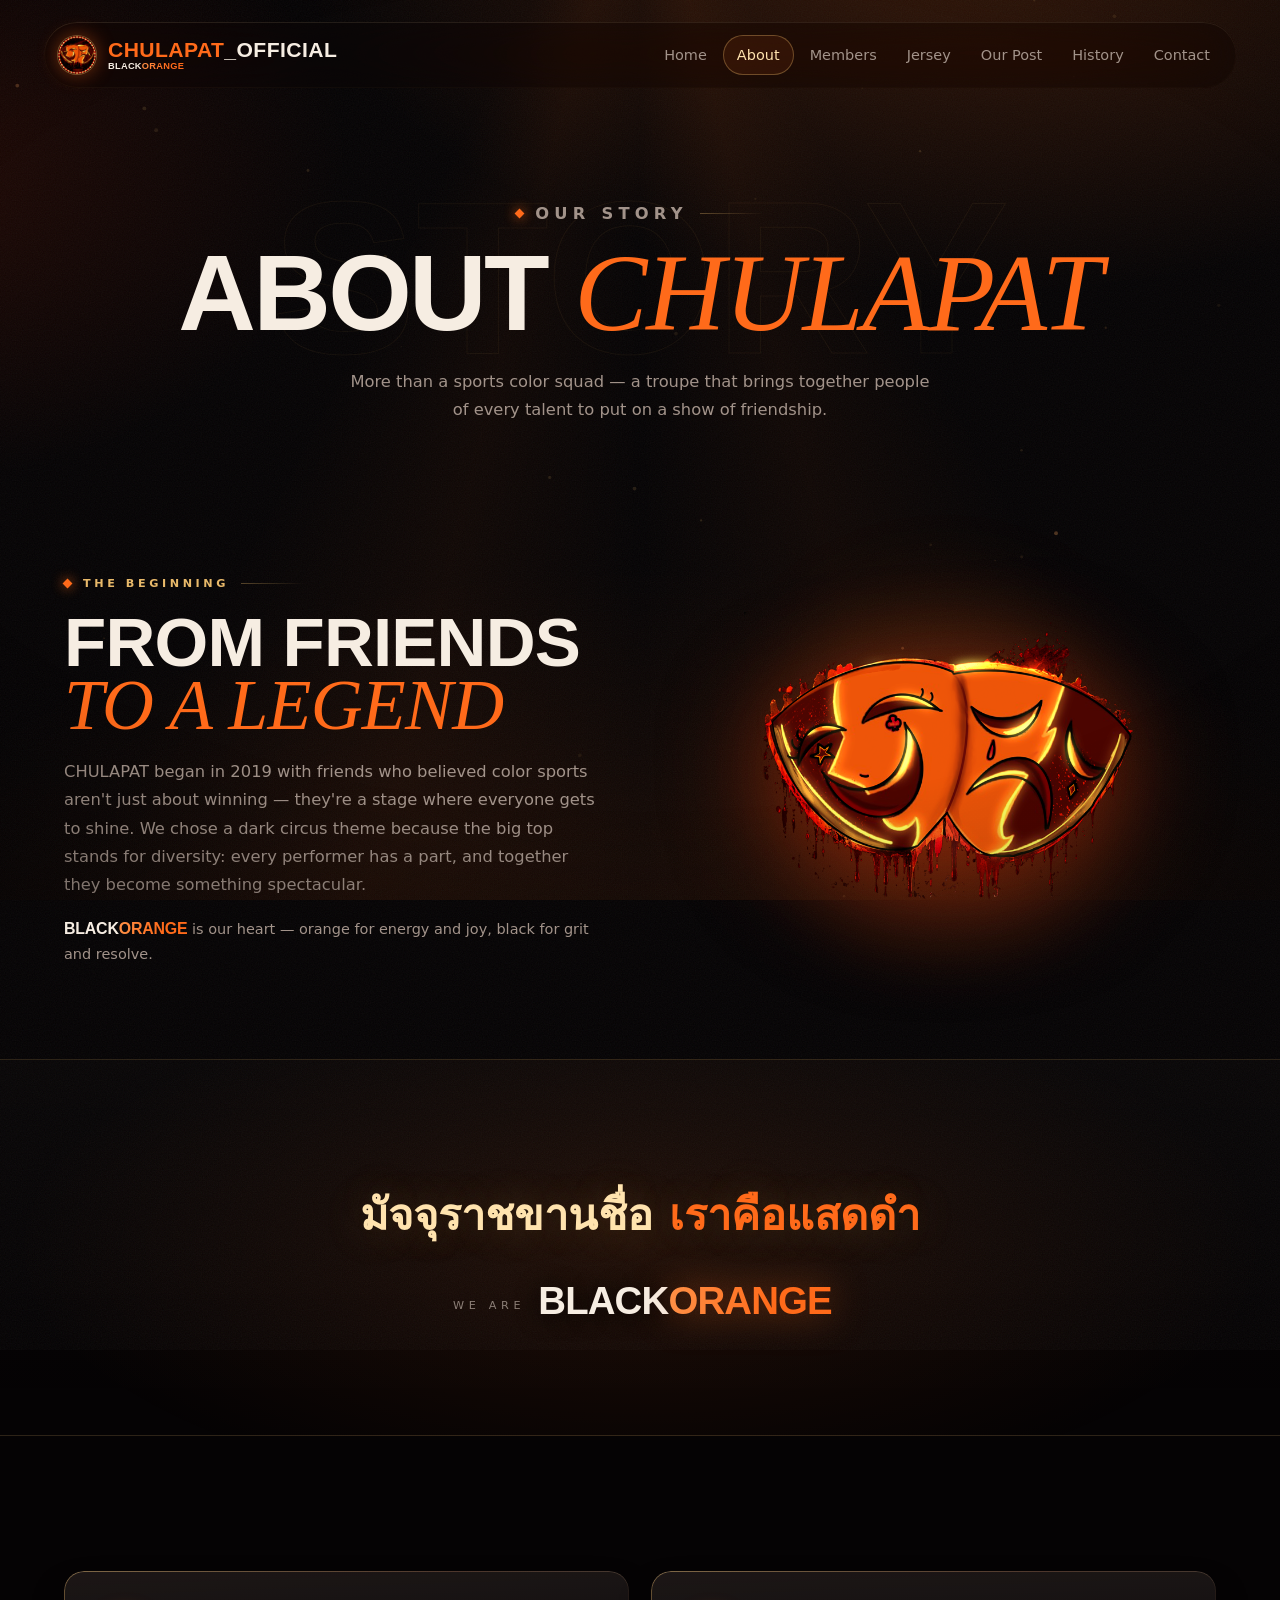
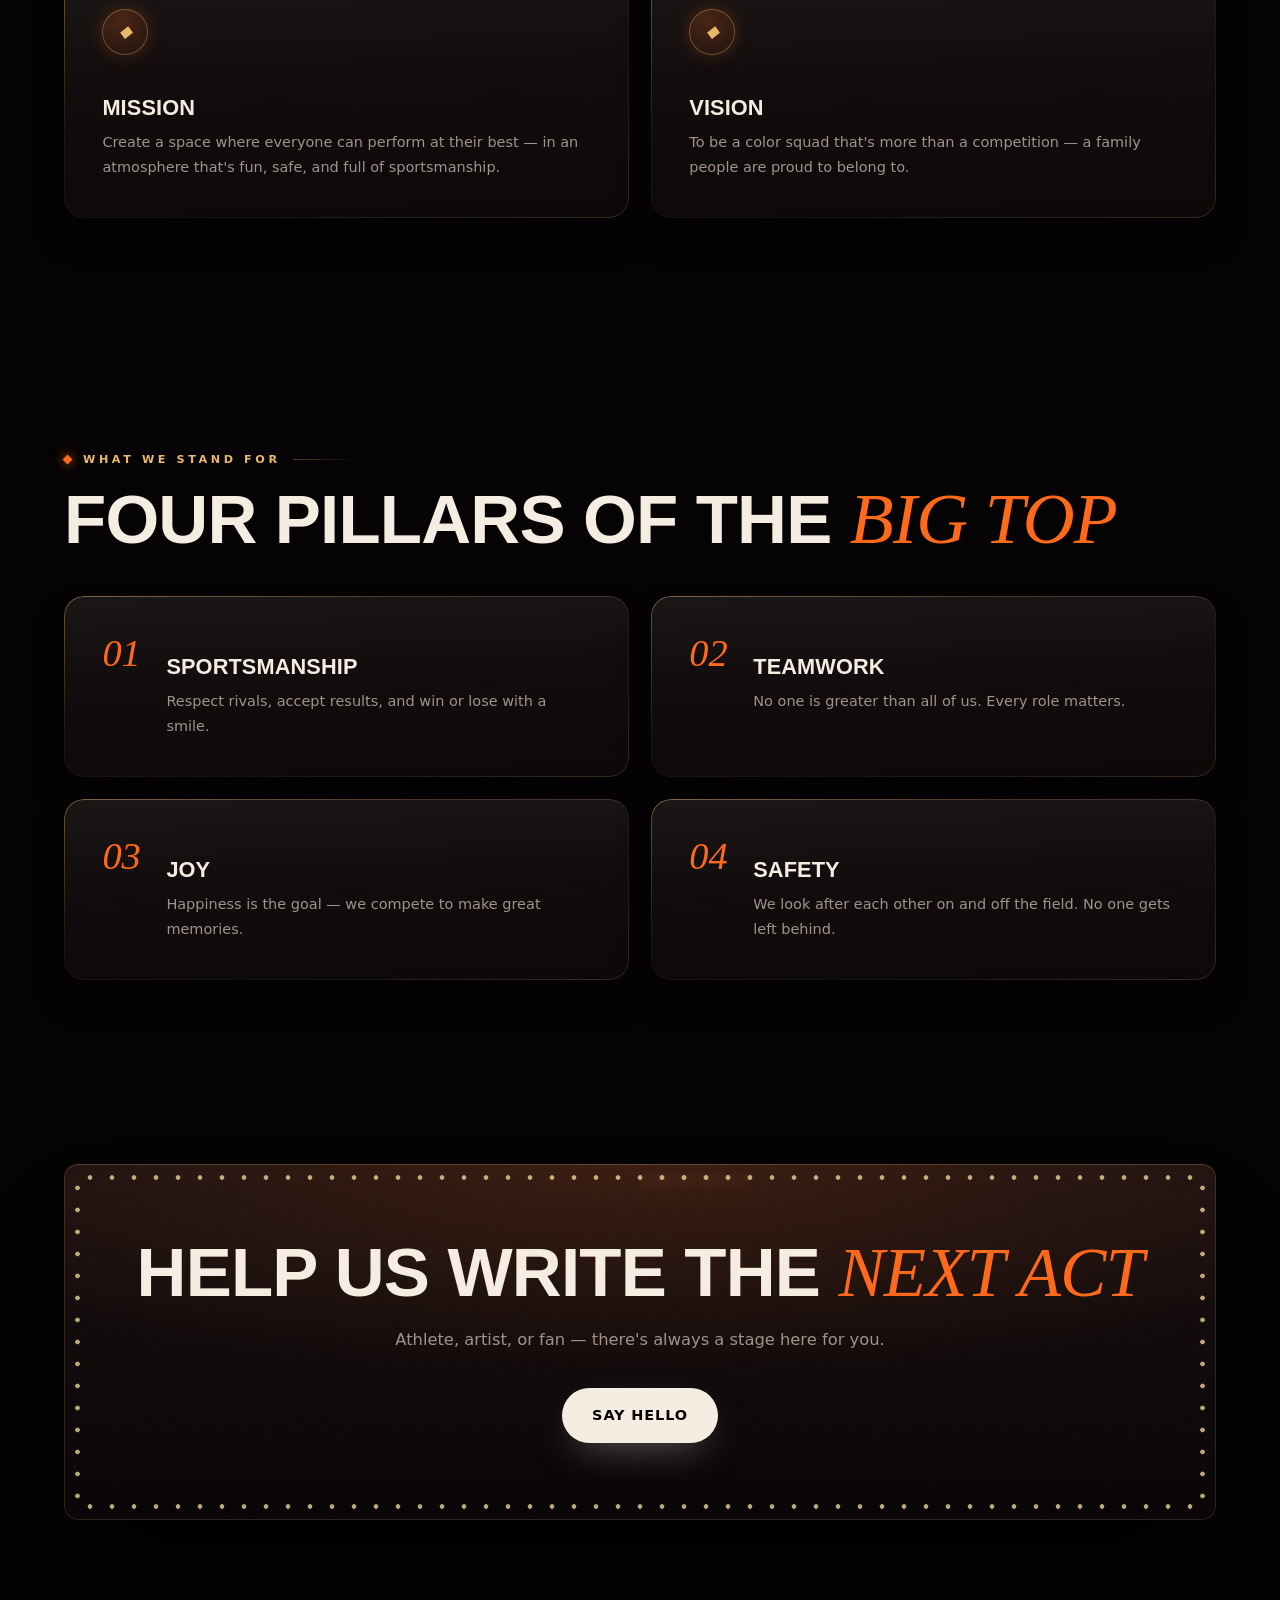
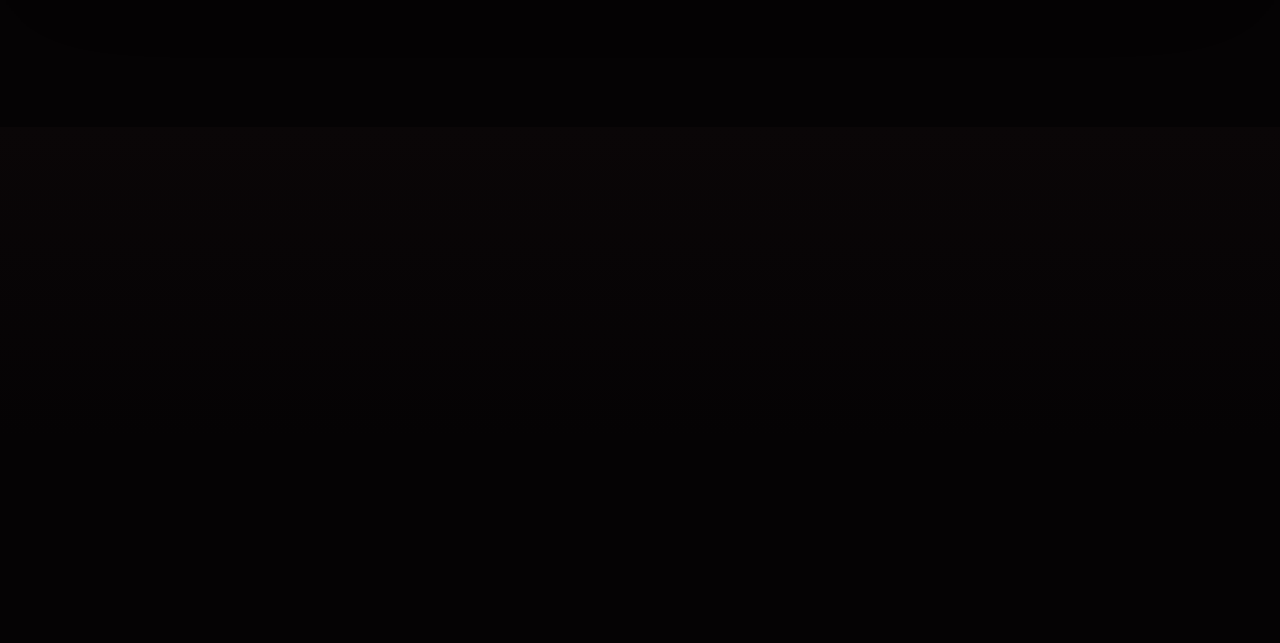
==== commit d2214d85: "BlackOrange rename, dark IG cards, per-sport kits, Buy CTA Four changes shipped as one release.  1 ·" ====
--- a/public/about.html
+++ b/public/about.html
@@ -33,7 +33,7 @@
           <p class="eyebrow">The Beginning</p>
           <h2 class="section__title">From Friends <em>to a Legend</em></h2>
           <p class="section__lead">CHULAPAT began in 2019 with friends who believed color sports aren't just about winning — they're a stage where everyone gets to shine. We chose a dark circus theme because the big top stands for diversity: every performer has a part, and together they become something spectacular.</p>
-          <p class="card__text" style="margin-top:14px">Orange &amp; black is our heart — orange for energy and joy, black for grit and resolve.</p>
+          <p class="card__text" style="margin-top:14px"><span class="wordmark"><span class="wordmark__b">Black</span><span class="wordmark__o">Orange</span></span> is our heart — orange for energy and joy, black for grit and resolve.</p>
         </div>
         <div class="emblem-block reveal">
           <div class="emblem-block__glow" aria-hidden="true"></div>
@@ -46,7 +46,7 @@
     <section class="manifesto reveal">
       <div class="container">
         <p class="manifesto__quote thai">มัจจุราชขานชื่อ <b>เราคือแสดดำ</b></p>
-        <p class="manifesto__attr">We Are Orange &amp; Black</p>
+        <p class="manifesto__attr">We Are <span class="wordmark wordmark--hero"><span class="wordmark__b">Black</span><span class="wordmark__o">Orange</span></span></p>
       </div>
     </section>
 
--- a/public/css/styles.css
+++ b/public/css/styles.css
@@ -108,6 +108,13 @@
 
   --nav-h: 66px;
   --nav-space: 96px;
+
+  /* Sport selector (jersey). The bar parks just below the condensed nav pill,
+     which bottoms out at 66px once stuck; 76px leaves a hairline of ground
+     between the two pieces of floating chrome. --sport-bar-h feeds the
+     scroll-margin on each sport section so a heading never lands underneath. */
+  --sport-bar-top: 76px;
+  --sport-bar-h: 114px;
 
   /* Motion */
   --ease: cubic-bezier(0.22, 1, 0.36, 1);
@@ -267,6 +274,57 @@
    the brand's signature and must never be split, hence the nowrap. */
 .thai { font-family: var(--font-thai); font-size: 1.05em; line-height: 1.85; }
 .thai b { white-space: nowrap; }
+
+/* The identity wordmark — BlackOrange.
+   One word, never two: set in the display face with negative tracking so the
+   two halves lock into a single mark, and differentiated by colour rather than
+   by a space. It inherits nothing from its host, because it lands inside
+   widely-tracked labels (.hero__tagline, .manifesto__attr, footer) that would
+   otherwise pull the seam apart. nowrap keeps it from breaking mid-word. */
+.wordmark {
+  display: inline-block;
+  font-family: var(--font-display);
+  font-weight: 800;
+  font-size: 1.1em;
+  letter-spacing: -0.012em;
+  text-transform: uppercase;
+  white-space: nowrap;
+  vertical-align: baseline;
+}
+.wordmark__b { color: var(--bone); }
+.wordmark__o { color: var(--flame); }
+
+/* The seam gets a gradient, but a bounded one: it runs --flame-hi → --flame,
+   which measure 8.9:1 and 7:1 on the ink grounds. Letting it fall to
+   --flame-lo would land at 4.3:1 and fail AA for the small instances.
+   Guarded by @supports so a browser without background-clip keeps the solid
+   colour above rather than rendering nothing. */
+@supports ((-webkit-background-clip: text) or (background-clip: text)) {
+  .wordmark__o {
+    background-image: linear-gradient(96deg, var(--flame-hi), var(--flame) 64%);
+    -webkit-background-clip: text;
+    background-clip: text;
+    -webkit-text-fill-color: transparent;
+    color: transparent;
+  }
+}
+
+/* Large setting — hero tagline and the About manifesto sign-off. */
+.wordmark--hero {
+  font-size: clamp(1.45rem, 3vw, 2.4rem);
+  font-weight: 900;
+  letter-spacing: -0.022em;
+  line-height: 1;
+  vertical-align: -0.12em;
+}
+.wordmark--hero .wordmark__b { text-shadow: 0 2px 22px rgba(5, 3, 4, 0.9); }
+/* drop-shadow rather than text-shadow: the orange half is painted through a
+   clipped background, which text-shadow cannot see. */
+.wordmark--hero .wordmark__o { filter: drop-shadow(0 0 18px rgba(255, 106, 26, 0.5)); }
+
+/* Small setting — nav lockup and footer rule line, where the mark is a label
+   rather than a statement. */
+.wordmark--micro { font-size: 1.16em; font-weight: 700; letter-spacing: 0.03em; }
 
 .container {
   width: 100%;
@@ -636,6 +694,21 @@
 
 .btn--block { width: 100%; }
 .btn:active { scale: 0.975; }
+
+/* The one unmissable CTA at the foot of the kit page. Scaled up and given the
+   marquee's own gold halo so it reads as the sign's headline act, not another
+   button in the stack. */
+.btn--buy {
+  padding: 19px 46px;
+  font-size: var(--t-body);
+  letter-spacing: 0.1em;
+  box-shadow: 0 16px 46px -14px rgba(246, 237, 226, 0.55), 0 0 0 1px rgba(255, 227, 174, 0.5),
+              0 0 44px -10px rgba(255, 106, 26, 0.7);
+}
+.btn--buy:hover {
+  box-shadow: 0 22px 60px -14px rgba(255, 227, 174, 0.7), 0 0 0 1px var(--gold-hi),
+              0 0 60px -8px rgba(255, 106, 26, 0.9);
+}
 
 /* ---------------------------------------------------------
    09 · Lit surfaces — cards are lit, not outlined
@@ -1002,7 +1075,9 @@
 }
 .ticker:hover .ticker__track,
 .ticker:focus-within .ticker__track { animation-play-state: paused; }
-.ticker__track span {
+/* Direct children only — the BlackOrange wordmark nests spans inside a ticker
+   item, and a descendant selector would give each half its own diamond. */
+.ticker__track > span {
   font-family: var(--font-display);
   font-weight: 700;
   font-size: clamp(0.95rem, 1.4vw, 1.25rem);
@@ -1011,8 +1086,9 @@
   color: var(--gold);
   padding-inline: 0 26px;
 }
-.ticker__track span.thai { font-family: var(--font-thai); font-weight: 600; letter-spacing: 0.08em; }
-.ticker__track span::after {
+.ticker__track > span.thai { font-family: var(--font-thai); font-weight: 600; letter-spacing: 0.08em; }
+.ticker__track > span.wordmark { letter-spacing: -0.012em; font-size: clamp(1.05rem, 1.6vw, 1.4rem); }
+.ticker__track > span::after {
   content: "◆";
   margin-left: 26px;
   color: var(--flame);
@@ -1348,8 +1424,163 @@
 .is-filtered-out { display: none !important; }
 
 /* ---------------------------------------------------------
-   17 · Jersey
+   17 · Jersey — sport selector
    --------------------------------------------------------- */
+/* Sticks under the nav pill. Sits at z-index 40: above page content, below
+   both the nav (150) and the foreground vignette (60), so it dims with the
+   rest of the page instead of floating unnaturally bright above it. */
+/* The zone is the sticky containing block: it has to wrap the bar AND all six
+   sections, or the bar unsticks the moment its own section scrolls past. */
+.sport-zone { position: relative; }
+
+.sport-bar {
+  position: sticky;
+  top: var(--sport-bar-top);
+  z-index: 40;
+  /* Matches the .container content box exactly, so the bar's edges line up
+     with the kit cards below it rather than with the container's border box. */
+  width: calc(min(var(--maxw), 100%) - var(--gutter) * 2);
+  margin: 0 auto clamp(30px, 4vw, 52px);
+  border-radius: var(--r-lg);
+  background: rgba(9, 6, 7, 0.82);
+  -webkit-backdrop-filter: blur(24px) saturate(165%);
+  backdrop-filter: blur(24px) saturate(165%);
+  box-shadow: inset 0 0 0 1px var(--hair), inset 0 1px 0 rgba(255, 236, 214, 0.07),
+              0 20px 44px -26px rgba(0, 0, 0, 0.95);
+}
+.sport-bar__grid {
+  display: grid;
+  grid-template-columns: repeat(6, 1fr);
+  gap: 4px;
+  padding: 10px;
+  list-style: none;
+  margin: 0;
+}
+
+.sport-btn {
+  position: relative;
+  display: flex;
+  flex-direction: column;
+  align-items: center;
+  gap: 9px;
+  padding: 12px 6px 14px;
+  border-radius: var(--r-md);
+  text-align: center;
+  color: var(--bone-dim);
+  transition: color var(--dur-2) var(--ease), transform var(--dur-2) var(--ease),
+              background var(--dur-2) var(--ease);
+}
+/* Marquee-bulb accent, lit only on the active sport. */
+.sport-btn::after {
+  content: "";
+  position: absolute;
+  left: 22%; right: 22%;
+  bottom: 4px;
+  height: 4px;
+  background: radial-gradient(circle at center, var(--gold-hi) 0 1.4px, rgba(232, 185, 106, 0.25) 1.7px, transparent 2.3px)
+              repeat-x center / 9px 100%;
+  opacity: 0;
+  transition: opacity var(--dur-2) var(--ease);
+}
+
+.sport-btn__plate {
+  position: relative;
+  width: 46px;
+  height: 46px;
+  display: grid;
+  place-items: center;
+  border-radius: 50%;
+  background: radial-gradient(circle at 40% 28%, rgba(255, 106, 26, 0.13), rgba(255, 106, 26, 0.025));
+  box-shadow: inset 0 0 0 1px var(--hair);
+  transition: box-shadow var(--dur-3) var(--ease), background var(--dur-3) var(--ease),
+              transform var(--dur-3) var(--ease);
+}
+/* The glyph files carry a gold stroke. State lives on the plate, not the
+   artwork — so dropping a real sport logo in over the SVG inherits every
+   state for free. */
+.sport-btn__plate img {
+  width: 64%;
+  height: 64%;
+  opacity: 0.62;
+  filter: saturate(0.35);
+  transition: opacity var(--dur-3) var(--ease), filter var(--dur-3) var(--ease);
+}
+.sport-btn__name {
+  font-size: 0.6rem;
+  font-weight: 600;
+  letter-spacing: 0.16em;
+  text-transform: uppercase;
+  line-height: 1.25;
+}
+
+.sport-btn:hover { color: var(--bone); transform: translateY(-3px); }
+.sport-btn:hover .sport-btn__plate {
+  box-shadow: inset 0 0 0 1px var(--hair-strong), 0 0 24px -8px rgba(255, 106, 26, 0.75);
+}
+.sport-btn:hover .sport-btn__plate img { opacity: 1; filter: saturate(1); }
+
+.sport-btn.is-active { color: var(--gold-hi); }
+.sport-btn.is-active .sport-btn__plate {
+  background: radial-gradient(circle at 40% 28%, rgba(255, 145, 71, 0.42), rgba(255, 106, 26, 0.12));
+  box-shadow: inset 0 0 0 1px var(--gold), 0 0 32px -6px rgba(255, 106, 26, 0.9);
+}
+.sport-btn.is-active .sport-btn__plate img {
+  opacity: 1;
+  filter: saturate(1.35) brightness(1.15) drop-shadow(0 0 6px rgba(255, 168, 96, 0.7));
+}
+.sport-btn.is-active::after { opacity: 1; filter: drop-shadow(0 0 5px var(--gold)); }
+
+/* ---------------------------------------------------------
+   17b · Jersey — per-sport sections
+   --------------------------------------------------------- */
+.sport-section {
+  /* Clears the nav pill and the sticky selector, so an anchored heading is
+     never parked underneath either. */
+  scroll-margin-top: calc(var(--sport-bar-top) + var(--sport-bar-h) + 18px);
+  padding-block: clamp(30px, 4.5vw, 58px);
+}
+.sport-head {
+  display: flex;
+  align-items: center;
+  gap: clamp(14px, 2.2vw, 24px);
+  flex-wrap: wrap;
+  padding-bottom: clamp(18px, 2.4vw, 28px);
+  margin-bottom: clamp(22px, 3vw, 36px);
+  border-bottom: 1px solid var(--hair);
+}
+.sport-head__plate {
+  flex-shrink: 0;
+  width: clamp(54px, 6vw, 68px);
+  aspect-ratio: 1;
+  display: grid;
+  place-items: center;
+  border-radius: 50%;
+  background: radial-gradient(circle at 38% 26%, rgba(255, 106, 26, 0.24), rgba(255, 106, 26, 0.04));
+  box-shadow: inset 0 0 0 1px var(--hair-strong), 0 0 30px -10px rgba(255, 106, 26, 0.8);
+}
+.sport-head__plate img { width: 62%; height: 62%; }
+.sport-head__text { flex: 1 1 220px; }
+.sport-head__title {
+  font-family: var(--font-display);
+  font-weight: 800;
+  font-size: var(--t-d3);
+  line-height: 0.94;
+  letter-spacing: -0.008em;
+  text-transform: uppercase;
+  color: var(--bone);
+  margin: 0 0 6px;
+}
+.sport-head__note {
+  margin: 0;
+  font-size: var(--t-xs);
+  font-weight: 500;
+  letter-spacing: 0.2em;
+  text-transform: uppercase;
+  color: var(--gold);
+}
+.sport-head__actions { display: flex; gap: 10px; flex-wrap: wrap; }
+.sport-head__actions .btn { padding: 12px 24px; }
+
 .kit-grid {
   display: grid;
   grid-template-columns: repeat(3, 1fr);
@@ -1496,6 +1727,31 @@
   text-transform: uppercase;
   color: var(--bone-faint);
 }
+
+/* Sizing caveat — the figures in the chart are indicative, and this page now
+   sends people straight to a live order form, so the qualifier has to carry
+   real visual weight rather than hide in the caption. */
+.size-caveat {
+  display: flex;
+  gap: 14px;
+  align-items: flex-start;
+  margin: clamp(20px, 2.6vw, 30px) 0 0;
+  padding: 16px 20px;
+  border-radius: var(--r-md);
+  background: rgba(255, 106, 26, 0.07);
+  box-shadow: inset 0 0 0 1px var(--hair-flame);
+  color: var(--bone-2);
+  font-size: var(--t-sm);
+}
+.size-caveat__mark {
+  flex-shrink: 0;
+  font-family: var(--font-serif);
+  font-style: italic;
+  font-size: 1.1rem;
+  line-height: 1.4;
+  color: var(--flame-hi);
+}
+.size-caveat b { color: var(--gold-hi); font-weight: 600; }
 
 /* Refined size chart */
 .chart-wrap { overflow-x: auto; -webkit-overflow-scrolling: touch; }
@@ -1778,22 +2034,164 @@
   color: var(--bone-faint);
 }
 
+/* Post cards, self-hosted.
+   Instagram's official embed renders in a cross-origin iframe whose white
+   chrome cannot be reached from out here, so it punched a light hole through
+   the dark theme on every load. These are our own cards: same lit-surface
+   language as .card, and the page keeps the strict CSP every other page runs. */
 .ig-feed {
+  display: grid;
+  grid-template-columns: repeat(3, 1fr);
+  gap: clamp(12px, 1.6vw, 20px);
+  margin-top: clamp(30px, 4vw, 48px);
+}
+
+.ig-post {
+  position: relative;
   display: flex;
-  flex-wrap: wrap;
-  gap: 22px;
-  justify-content: center;
+  flex-direction: column;
+  border-radius: var(--r-md);
+  overflow: hidden;
+  background: var(--satin), var(--ink-700);
+  box-shadow: inset 0 0 0 1px var(--hair), var(--sheen), var(--elev-2);
+  content-visibility: auto;
+  contain-intrinsic-size: auto 320px;
+  transition: transform var(--dur-3) var(--ease), box-shadow var(--dur-3) var(--ease);
+}
+.ig-post:hover {
+  transform: translateY(-6px);
+  box-shadow: inset 0 0 0 1px var(--hair-strong), var(--elev-3), var(--glow-flame);
+}
+
+.ig-post__media {
+  position: relative;
+  aspect-ratio: 1;
+  overflow: hidden;
+  /* Ground stays dark even before an image decodes — no white flash. */
+  background:
+    radial-gradient(76% 62% at 50% 12%, rgba(255, 106, 26, 0.14), transparent 68%),
+    linear-gradient(164deg, var(--ink-600), var(--ink-900));
+}
+.ig-post__media img {
+  width: 100%;
+  height: 100%;
+  object-fit: cover;
+  transition: transform var(--dur-4) var(--ease);
+}
+.ig-post:hover .ig-post__media img { transform: scale(1.045); }
+
+/* Contact-sheet plate — shown until a real photo is dropped into assets/posts/.
+   The emblem is ghosted behind a frame number, so an unfilled card reads as a
+   film frame waiting to be printed rather than as a broken image. */
+.ig-post__plate {
+  position: absolute;
+  inset: 0;
+  display: grid;
+  place-items: center;
+  align-content: center;
+  gap: 10px;
+  text-align: center;
+  padding: 14px;
+}
+.ig-post__plate::before {
+  content: "";
+  position: absolute;
+  inset: 16%;
+  background: url("../assets/logo-ring.png") center / contain no-repeat;
+  opacity: 0.13;
+  filter: grayscale(0.4) brightness(0.85);
+  pointer-events: none;
+}
+.ig-post__frame {
+  position: relative;
+  font-family: ui-monospace, "Cascadia Code", "SF Mono", monospace;
+  font-size: var(--t-micro);
+  letter-spacing: 0.14em;
+  color: var(--gold);
+  background: rgba(5, 3, 4, 0.55);
+  box-shadow: inset 0 0 0 1px var(--hair);
+  padding: 5px 10px;
+  border-radius: var(--r-sm);
+}
+.ig-post__cue {
+  position: relative;
+  font-size: 0.58rem;
+  font-weight: 600;
+  letter-spacing: 0.24em;
+  text-transform: uppercase;
+  color: var(--bone-faint);
+}
+
+.ig-post__body {
+  display: flex;
+  flex-direction: column;
+  gap: 8px;
+  padding: 16px clamp(14px, 1.6vw, 18px) 18px;
+  border-top: 1px solid var(--hair);
+}
+.ig-post__caption {
+  margin: 0;
+  color: var(--bone-2);
+  font-size: var(--t-sm);
+  line-height: 1.55;
+  /* Two lines keeps every card in the row the same height. */
+  display: -webkit-box;
+  -webkit-line-clamp: 2;
+  line-clamp: 2;
+  -webkit-box-orient: vertical;
+  overflow: hidden;
+}
+.ig-post__meta {
+  display: flex;
+  align-items: baseline;
+  gap: 10px;
+  font-size: var(--t-micro);
+  font-weight: 600;
+  letter-spacing: 0.2em;
+  text-transform: uppercase;
+  color: var(--bone-faint);
+}
+/* A long date must truncate rather than shove the affordance out of the card —
+   at 360px these cards are only ~126px wide inside their padding. */
+.ig-post__when {
+  min-width: 0;
+  overflow: hidden;
+  text-overflow: ellipsis;
+  white-space: nowrap;
+}
+.ig-post__go {
+  flex-shrink: 0;
+  margin-left: auto;
+  color: var(--gold);
+  transition: color var(--dur-1) var(--ease-soft);
+}
+.ig-post:hover .ig-post__go { color: var(--gold-hi); }
+
+/* Empty state — charcoal skeletons with a slow shimmer. Never a light
+   placeholder; the whole point of this rework was removing the white. */
+.ig-empty { display: none; text-align: center; }
+.ig-empty.is-visible { display: block; }
+.ig-skeletons {
+  display: grid;
+  grid-template-columns: repeat(3, 1fr);
+  gap: clamp(12px, 1.6vw, 20px);
   margin-top: clamp(30px, 4vw, 48px);
 }
-.ig-card {
-  flex: 0 1 380px;
-  max-width: 540px;
-  min-width: 300px;
-  content-visibility: auto;
-  contain-intrinsic-size: auto 620px;
-}
-.ig-card .instagram-media { margin: 0 auto !important; }
-.ig-empty { display: none; text-align: center; }
+.ig-skeleton {
+  aspect-ratio: 1;
+  border-radius: var(--r-md);
+  box-shadow: inset 0 0 0 1px var(--hair);
+  background: linear-gradient(100deg,
+    var(--ink-700) 28%,
+    var(--ink-500) 46%,
+    var(--ink-600) 54%,
+    var(--ink-700) 72%) 0 0 / 320% 100%;
+  animation: igShimmer 3.2s var(--ease-soft) infinite;
+}
+.ig-skeleton:nth-child(2) { animation-delay: 0.35s; }
+.ig-skeleton:nth-child(3) { animation-delay: 0.7s; }
+@keyframes igShimmer { to { background-position: -320% 0; } }
+
 .ig-empty code {
   font-family: ui-monospace, "Cascadia Code", monospace;
   font-size: 0.85em;
@@ -2090,6 +2488,7 @@
 
 @media (max-width: 940px) {
   :root { --nav-space: 84px; }
+  .ig-feed, .ig-skeletons { grid-template-columns: repeat(2, 1fr); }
   .editorial { grid-template-columns: 1fr; }
   .editorial > .feature--lead { grid-row: auto; }
   .kit-grid { grid-template-columns: repeat(2, 1fr); }
@@ -2143,7 +2542,18 @@
 }
 
 @media (max-width: 560px) {
-  :root { --nav-space: 78px; }
+  :root { --nav-space: 78px; --sport-bar-top: 72px; --sport-bar-h: 164px; }
+  /* Six across stops being legible below ~560px, so the selector becomes a
+     3 × 2 grid. Everything is compacted hard — it is sticky, and this viewport
+     cannot spare the height. The label goes nowrap at 0.52rem, which still
+     fits "Table Tennis" in a 97px cell. */
+  .sport-bar__grid { grid-template-columns: repeat(3, 1fr); gap: 4px; padding: 8px; }
+  .sport-btn { padding: 8px 4px 11px; gap: 6px; }
+  .sport-btn__plate { width: 34px; height: 34px; }
+  .sport-btn__name { font-size: 0.52rem; letter-spacing: 0.1em; white-space: nowrap; }
+  .sport-btn::after { bottom: 3px; height: 3px; }
+  .sport-head__actions { width: 100%; }
+  .sport-head__actions .btn { flex: 1 1 140px; }
   .grid--2, .grid--3 { grid-template-columns: 1fr; }
   .kit-grid { grid-template-columns: 1fr; }
   .kit-grid > .kit--hero { grid-column: auto; }
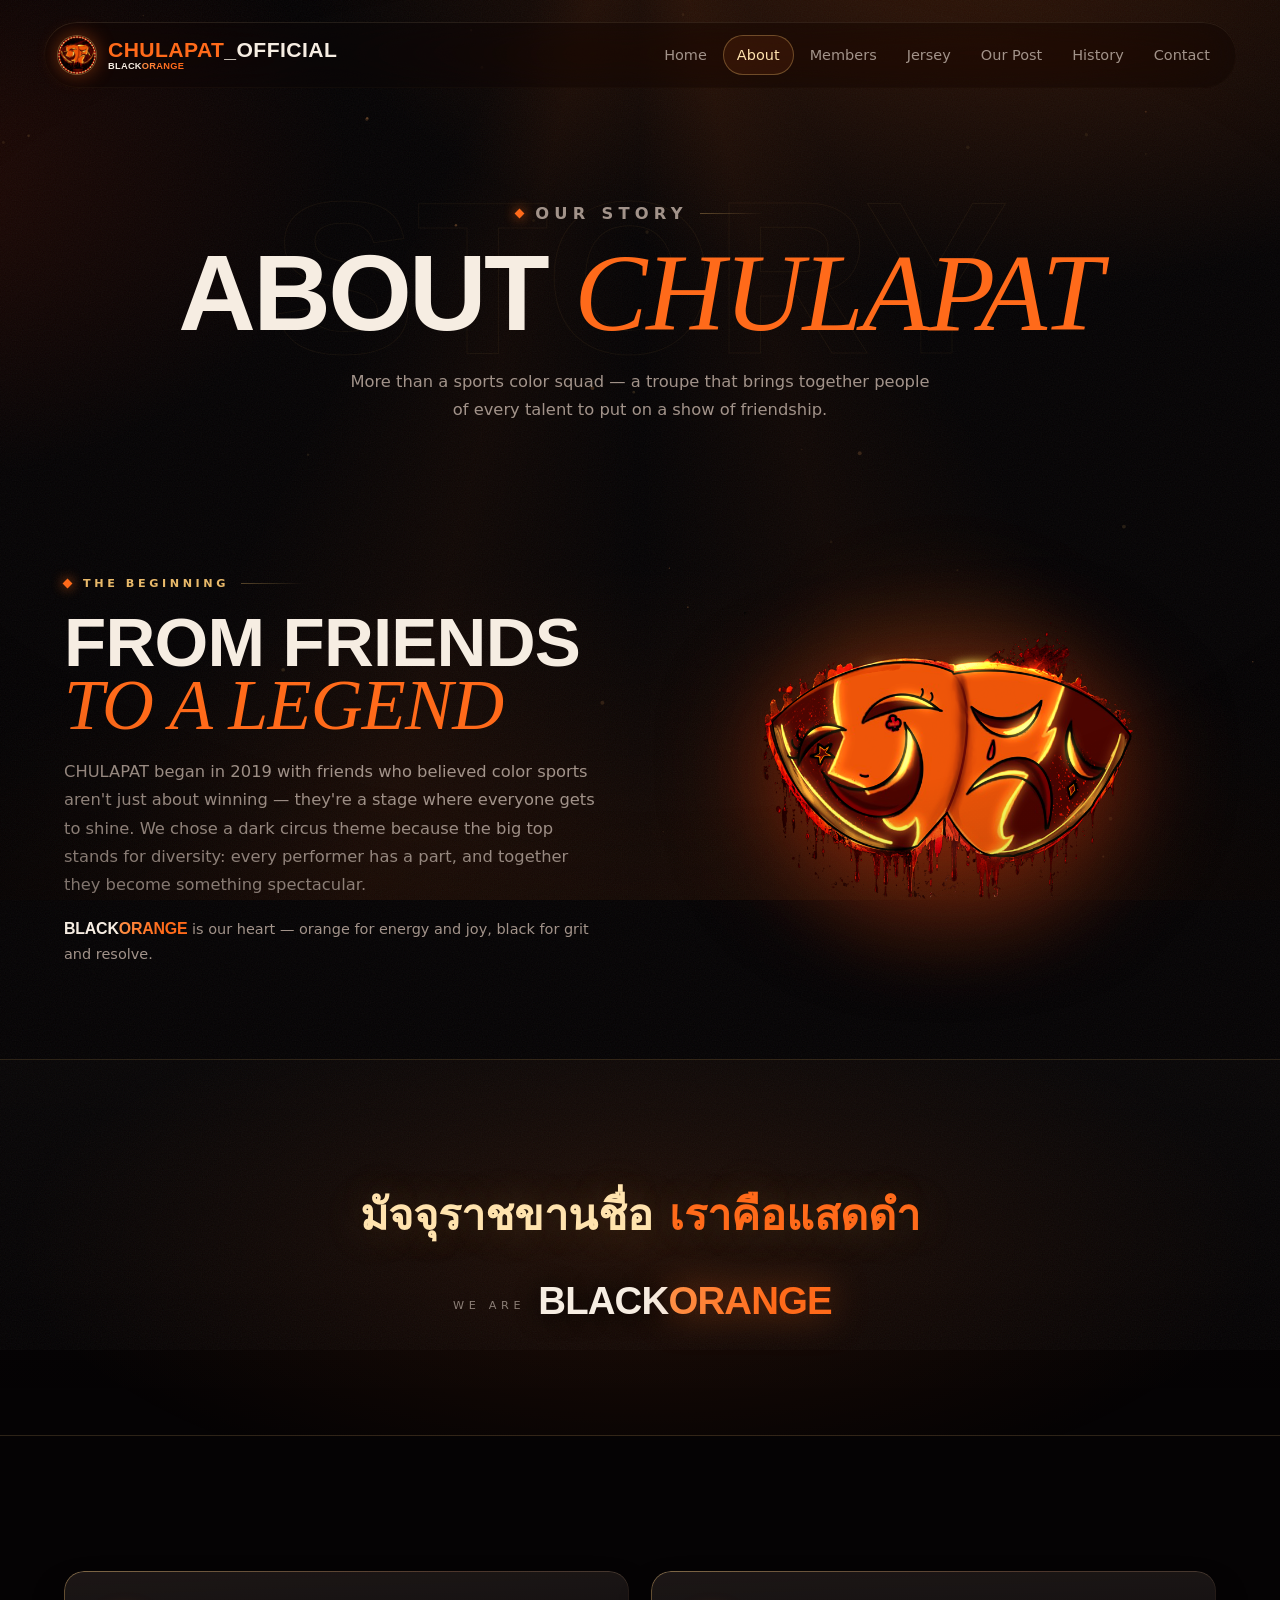
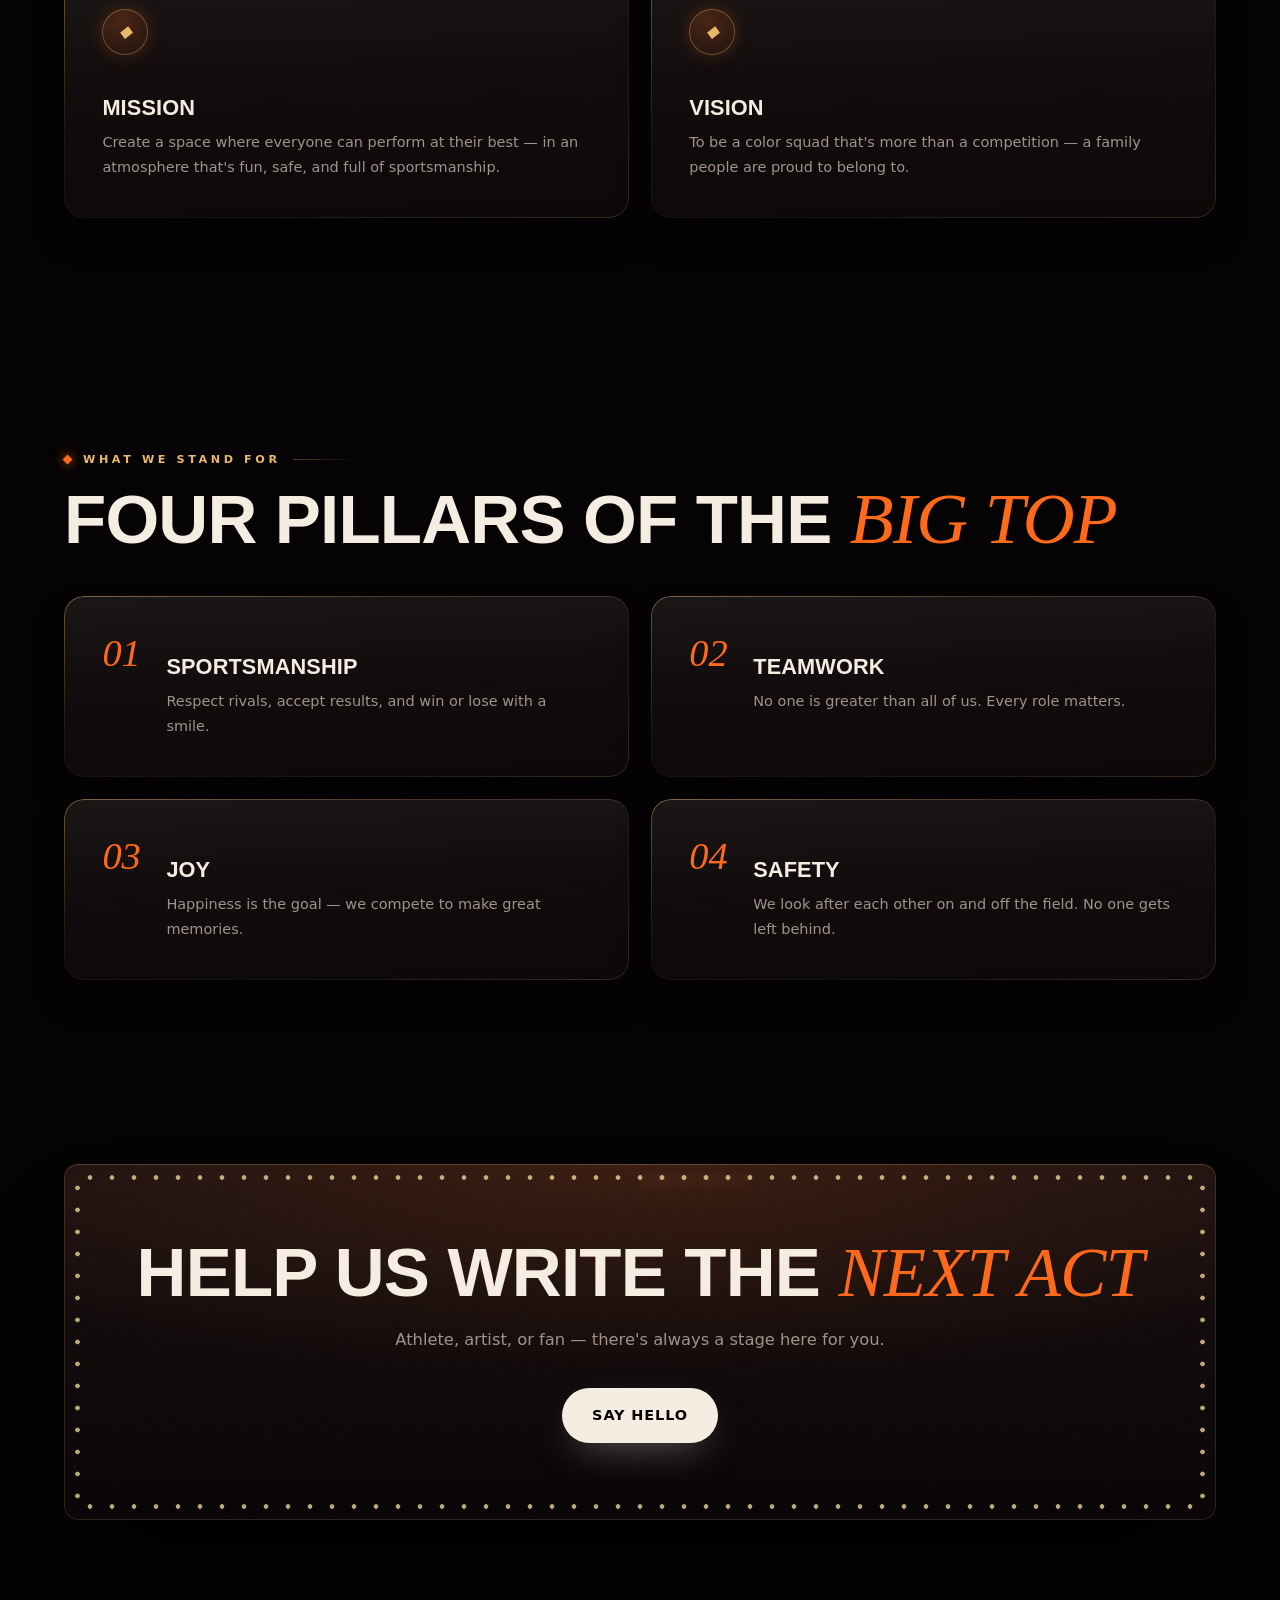
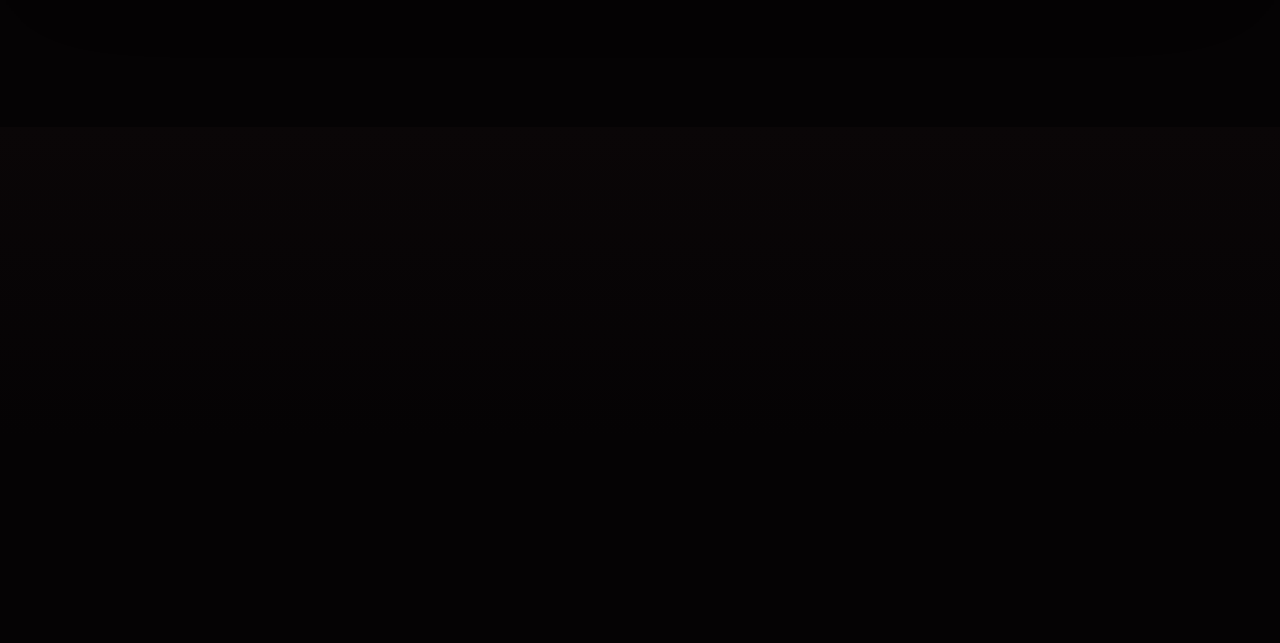
==== commit 222f75a4: "Give the site an icon: favicon, PWA icons and a link preview card The site had no favicon on any pag" ====
--- a/public/about.html
+++ b/public/about.html
@@ -8,6 +8,30 @@
   <meta name="color-scheme" content="dark" />
   <meta name="description" content="About CHULAPAT_OFFICIAL — our story, mission, and the values we stand for." />
   <title>About · CHULAPAT_OFFICIAL</title>
+  <meta name="theme-color" content="#050304" />
+
+  <!-- Icons. The whole set is derived from assets/logo-mark.png by
+       tools/build-icons.py — regenerate there, never edit these by hand. -->
+  <link rel="icon" href="favicon.ico" sizes="32x32" />
+  <link rel="icon" href="assets/icon-192.png" type="image/png" sizes="192x192" />
+  <link rel="apple-touch-icon" href="assets/apple-touch-icon.png" />
+  <link rel="manifest" href="site.webmanifest" />
+
+  <!-- Link preview (LINE, Facebook, Messenger). og:image is relative because
+       the site still runs on a workers.dev subdomain; crawlers resolve it
+       against the page URL. Swap all three to absolute once a real domain is
+       attached — that is the only change needed. -->
+  <meta property="og:type" content="website" />
+  <meta property="og:site_name" content="CHULAPAT_OFFICIAL" />
+  <meta property="og:locale" content="th_TH" />
+  <meta property="og:title" content="About · CHULAPAT_OFFICIAL" />
+  <meta property="og:description" content="About CHULAPAT_OFFICIAL — our story, mission, and the values we stand for." />
+  <meta property="og:image" content="assets/og-cover.png" />
+  <meta property="og:image:width" content="1200" />
+  <meta property="og:image:height" content="630" />
+  <meta property="og:image:alt" content="The CHULAPAT_OFFICIAL masks emblem beside the team wordmark on a dark ground." />
+  <meta name="twitter:card" content="summary_large_image" />
+
   <link rel="preconnect" href="https://fonts.googleapis.com" />
   <link rel="preconnect" href="https://fonts.gstatic.com" crossorigin />
   <link href="https://fonts.googleapis.com/css2?family=Archivo:wght@400;500;600&family=Big+Shoulders+Display:wght@600;700;800;900&family=Bodoni+Moda:ital,wght@1,500;1,600&family=Noto+Sans+Thai:wght@400;600;700&display=swap" rel="stylesheet" />
--- a/public/css/styles.css
+++ b/public/css/styles.css
@@ -1103,7 +1103,7 @@
    --------------------------------------------------------- */
 .stats {
   display: grid;
-  grid-template-columns: repeat(4, 1fr);
+  grid-template-columns: repeat(2, 1fr);
   border-top: 1px solid var(--hair);
   border-bottom: 1px solid var(--hair);
 }
@@ -1581,156 +1581,287 @@
 .sport-head__actions { display: flex; gap: 10px; flex-wrap: wrap; }
 .sport-head__actions .btn { padding: 12px 24px; }
 
-.kit-grid {
+/* ---------------------------------------------------------
+   17c · Jersey — the product row
+   One row per sport: the model photograph on one side, the product cutout and
+   its price on the other, alternating side to side down the page.
+   --------------------------------------------------------- */
+.kit-row {
   display: grid;
-  grid-template-columns: repeat(3, 1fr);
-  gap: clamp(14px, 1.7vw, 22px);
-}
-.kit-grid > .kit--hero { grid-column: span 2; }
-
-.kit { display: flex; flex-direction: column; }
-.kit__stage {
-  position: relative;
-  display: grid;
-  place-items: center;
-  padding: clamp(30px, 4vw, 54px) 20px clamp(24px, 3vw, 40px);
+  /* minmax(0,·) not 1fr: grid items default to min-width:auto, and an image
+     column will otherwise refuse to shrink and blow the container out. */
+  grid-template-columns: minmax(0, 1fr) minmax(0, 1.04fr);
+  grid-template-areas: "model product";
+  gap: clamp(22px, 4vw, 62px);
+  align-items: center;
+}
+/* The flip is one property, which is what keeps the responsive collapse to two
+   lines. A modifier rather than :nth-of-type(even) because sports are a list
+   someone will reorder, and parity that lives in the stylesheet is invisible
+   from the markup. DOM order stays model-then-product on every row, so reading
+   order never zig-zags — and each row holds exactly one focusable element. */
+.kit-row--flip { grid-template-areas: "product model"; }
+.kit-row__model { grid-area: model; }
+.kit-row__product { grid-area: product; }
+
+.kit-shot {
+  position: relative;
+  isolation: isolate;    /* confines the ::before blend group */
+  aspect-ratio: 1;       /* box is reserved before the image decodes */
+  max-width: 540px;      /* the 1080px source is then exactly 2x DPR */
+  margin: 0 auto;        /* <figure> defaults to margin:1em 40px — reset it */
   overflow: hidden;
-  background: radial-gradient(70% 60% at 50% 24%, rgba(255, 106, 26, 0.17), transparent 66%);
-}
-/* Oversized ghost numeral bleeding off the corner — the same device as the
-   numbered feature cards on the home page, so the two pages read as one system. */
-.kit__ghost {
-  position: absolute;
-  right: -0.04em;
-  bottom: -0.26em;
-  font-family: var(--font-display);
-  font-weight: 900;
-  font-size: clamp(5.5rem, 12vw, 9rem);
-  line-height: 0.72;
-  color: transparent;
-  -webkit-text-stroke: 1px rgba(232, 185, 106, 0.11);
+}
+.kit-shot__img { display: block; width: 100%; height: 100%; }
+.kit-shot--model .kit-shot__img { object-fit: cover; }
+.kit-shot--product .kit-shot__img { object-fit: contain; }
+
+/* ---- The model shot: a photograph dissolved into the ink ground ----
+   The home page does this to the emblem with mix-blend-mode:screen, which
+   works there because the source is bright art on a dark backdrop. These are
+   the inverse — a black kit under a sky measuring 193 mean luminance — so
+   screen would keep the sky and erase the product. Same result, different
+   mechanism: four layers, one job each. */
+.kit-shot--model {
+  /* 1 · GEOMETRY. The horizontal radius must stay under half the box or the
+     ramp never reaches transparent before the element clips it — the first
+     version was 126% wide (a 63% radius) and left the left and right edges
+     43% opaque, which is precisely the pasted-on rectangle this exists to
+     avoid. 98% wide is a 49% radius, so the side mid-points sit at 1.02 of
+     the gradient's own radius: past the last stop, genuinely transparent.
+     124% tall deliberately overshoots, because the subjects' heads sit in the
+     top 5-35% of every frame and a circle would crop them; the scrim below
+     closes the top and bottom instead. */
+  --dissolve: radial-gradient(98% 124% at 50% 50%,
+                #000 34%,
+                rgba(0, 0, 0, 0.92) 56%,
+                rgba(0, 0, 0, 0.58) 76%,
+                rgba(0, 0, 0, 0.20) 90%,
+                transparent 100%);
+  --lift: 1;   /* per-frame exposure trim, set by the modifiers below */
+}
+/* 2 · TONE. brightness() pulls the frame down; contrast() then pivots about
+   0.5, which — applied AFTER the pull-down — crushes the mid-grey court (the
+   largest area in every frame) toward black while widening the sky-to-face
+   gap. saturate() takes the trees and sky far enough out of gamut that the
+   photo stops fighting flame-and-gold. */
+.kit-shot--model .kit-shot__img {
+  -webkit-mask-image: var(--dissolve);
+          mask-image: var(--dissolve);
+  filter: saturate(0.58) brightness(calc(0.80 * var(--lift))) contrast(1.22);
+}
+.kit-shot--model::before,
+.kit-shot--model::after {
+  content: "";
+  position: absolute;
+  inset: 0;
   pointer-events: none;
-  user-select: none;
-  transition: -webkit-text-stroke-color var(--dur-4) var(--ease);
-}
-.card:hover .kit__ghost { -webkit-text-stroke-color: rgba(255, 106, 26, 0.26); }
-.kit--hero .kit__ghost { font-size: clamp(9rem, 19vw, 16rem); }
-.kit--hero .kit__stage { padding-block: clamp(44px, 6vw, 84px); }
-
-.jersey__shirt {
-  position: relative;
-  width: clamp(150px, 20vw, 210px);
-  aspect-ratio: 19 / 21;
-  background: linear-gradient(158deg, var(--flame-hi), var(--flame) 40%, var(--flame-lo));
-  clip-path: polygon(30% 0, 70% 0, 78% 8%, 100% 20%, 92% 40%, 82% 34%, 82% 100%, 18% 100%, 18% 34%, 8% 40%, 0 20%, 22% 8%);
-  filter: drop-shadow(0 22px 34px rgba(179, 40, 6, 0.55));
+}
+/* 3 · GRADE. A token-coloured duotone rather than a filter hack:
+   mix-blend-mode:color substitutes hue and saturation while preserving the
+   photo's own luminosity, so the frame is graded INTO BlackOrange rather than
+   tinted over it — it cannot brighten the sky or darken a face. It carries the
+   same --dissolve, or it paints a rust rectangle in the corners the photograph
+   has already faded out of. */
+.kit-shot--model::before {
+  z-index: 1;
+  background: linear-gradient(168deg, var(--flame) 0%, var(--ember) 60%, #46180C 100%);
+  mix-blend-mode: color;
+  opacity: 0.34;
+  -webkit-mask-image: var(--dissolve);
+          mask-image: var(--dissolve);
+}
+/* 4 · THE INK SCRIM, the layer doing the most work. Painted flat in the page
+   ground colour, so where it covers ink it is invisible and needs no mask of
+   its own; where it covers the photo it darkens toward the ground. On a
+   #050304 page "darken to the ground" and "mask to zero alpha" are the same
+   operation seen from two sides, which is why one gradient buys both the sky
+   suppression and the top/bottom edge dissolve. It reaches FULL opacity at 0%
+   and 100%, which is what finishes the top and bottom edges the taller-than-
+   the-box mask deliberately leaves open. The profile is measured, not
+   guessed: heaviest at 0-24% (band means 143-193 across five of the six
+   frames), lightest at 46-72%, which is exactly where the garment sits in all
+   six. It reads as a spotlight held on the kit, with the sky above it gone.
+   Tuned against a composite of all six frames: the sky lands at 8-36 luminance
+   against the #050304 ground, the faces at 61-91, so the wearers stay legible
+   instead of dissolving with the background they are being faded into. */
+.kit-shot--model::after {
+  z-index: 2;
+  background: linear-gradient(180deg,
+    rgba(5, 3, 4, 1)    0%,
+    rgba(5, 3, 4, 0.93) 6%,
+    rgba(5, 3, 4, 0.68) 16%,
+    rgba(5, 3, 4, 0.40) 28%,
+    rgba(5, 3, 4, 0.19) 42%,
+    rgba(5, 3, 4, 0.08) 56%,
+    rgba(5, 3, 4, 0.12) 70%,
+    rgba(5, 3, 4, 0.36) 84%,
+    rgba(5, 3, 4, 0.72) 93%,
+    rgba(5, 3, 4, 1)    100%);
+}
+/* Per-frame exposure. Six photographs, three lighting conditions: one global
+   value would either leave badminton's sky glowing or lose futsal entirely.
+   Measured against the composite, every frame lands at sky <= 42 and faces
+   61-86 luminance on the #050304 ground.
+     --mid    basketball, shot flat under a small blown sky patch
+     --dusk   futsal, shot after sunset and already inside the ink ramp
+     --bright table tennis and badminton, the two brightest skies */
+.kit-shot--model.kit-shot--mid { --lift: 1.75; }
+.kit-shot--model.kit-shot--dusk { --lift: 1.85; }
+.kit-shot--model.kit-shot--bright { --lift: 0.94; }
+
+/* ---------------------------------------------------------
+   17d · Jersey — the product shot
+   Black kit on a black page. Everything here manufactures separation without
+   drawing a box around it: the page's argument is that surfaces are lit rather
+   than outlined, so a plate or a border would be the easy wrong answer.
+   --------------------------------------------------------- */
+.kit-shot--product {
+  /* A whisper of lifted ground, so the garment has something to be black
+     against. Same satin language as .card, minus the edge. */
+  background: radial-gradient(58% 50% at 50% 44%, rgba(255, 236, 214, 0.05), transparent 72%);
+}
+/* Flame bloom — the .emblem-block__glow device, flattened from a circle to an
+   ellipse and pushed down so it sits behind the torso instead of haloing the
+   shoulders. */
+.kit-shot--product::before {
+  content: "";
+  position: absolute;
+  z-index: 0;
+  left: 8%; right: 8%; top: 14%; bottom: 10%;
+  border-radius: 50%;
+  background: radial-gradient(closest-side,
+                rgba(255, 106, 26, 0.34),
+                rgba(179, 40, 6, 0.14) 58%,
+                transparent 76%);
+  filter: blur(40px);
+  opacity: 0.88;
+  transition: opacity var(--dur-4) var(--ease), transform var(--dur-4) var(--ease);
+}
+/* Contact shadow. The cutouts carry ~11% empty canvas below the hem, which is
+   exactly the room this needs — it makes the garment stand rather than float. */
+.kit-shot--product::after {
+  content: "";
+  position: absolute;
+  z-index: 0;
+  left: 17%; right: 17%; bottom: 4%;
+  height: 8%;
+  border-radius: 50%;
+  background: radial-gradient(closest-side, rgba(0, 0, 0, 0.85), transparent 78%);
+  filter: blur(10px);
+}
+.kit-shot--product .kit-shot__img {
+  position: relative;
+  z-index: 1;
+  /* The rim is the whole trick. drop-shadow() rasterises against the alpha
+     channel, so a zero-offset shadow traces the garment's silhouette exactly —
+     a 1px warm edge separates black from black along every contour, including
+     between the two hanging halves and between basketball's jersey and shorts,
+     with no plate and no rectangle. Warm bone rather than white: it reads as
+     marquee light and also works on the rust petanque polo, which cold white
+     would not. Shadow 2 is the falloff into the bloom, shadow 3 the cast. */
+  filter:
+    brightness(1.05) contrast(1.06) saturate(1.10)
+    drop-shadow(0 0 1px rgba(255, 227, 174, 0.90))
+    drop-shadow(0 0 12px rgba(255, 145, 71, 0.50))
+    drop-shadow(0 30px 42px rgba(0, 0, 0, 0.70));
   transition: transform var(--dur-4) var(--ease);
 }
-.kit--hero .jersey__shirt { width: clamp(190px, 24vw, 280px); }
-.card:hover .jersey__shirt { transform: translateY(-8px) scale(1.02); }
-
-/* Dramatic lighting: key light top-left, deep falloff bottom-right */
-.jersey__shirt::after {
-  content: "";
-  position: absolute;
-  inset: 0;
-  background:
-    radial-gradient(64% 46% at 30% 12%, rgba(255, 255, 255, 0.3), transparent 62%),
-    linear-gradient(200deg, transparent 40%, rgba(0, 0, 0, 0.5));
-}
-.jersey__shirt::before {
-  content: attr(data-num);
-  position: absolute;
-  inset: 22% 0 0;
-  z-index: 1;
-  display: grid;
-  place-items: center;
-  font-family: var(--font-display);
-  font-weight: 900;
-  font-size: clamp(2.6rem, 5vw, 4.4rem);
-  letter-spacing: -0.03em;
-  color: rgba(12, 6, 6, 0.38);
-  text-shadow: 0 1px 0 rgba(255, 255, 255, 0.12);
-}
-.jersey__stripes {
-  position: absolute;
-  inset: 0;
-  background: repeating-linear-gradient(90deg, transparent 0 15px, rgba(0, 0, 0, 0.13) 15px 18px);
-}
-
-.jersey__meta {
-  position: relative;
-  z-index: 1;
-  margin-top: clamp(18px, 2.4vw, 28px);
-  text-align: center;
-}
-.jersey__name {
-  font-family: var(--font-display);
-  font-weight: 800;
-  font-size: clamp(1.25rem, 2.1vw, 1.75rem);
-  letter-spacing: 0.06em;
-  text-transform: uppercase;
-  color: var(--bone);
-  margin-bottom: 0.3em;
-}
-.jersey__price {
+/* Petanque's polo is rust, not black — an orange bloom behind an orange
+   garment removes the separation it exists to create. */
+.kit-shot--product.is-warm::before {
+  background: radial-gradient(closest-side,
+                rgba(179, 40, 6, 0.30),
+                rgba(70, 24, 12, 0.16) 58%,
+                transparent 76%);
+}
+/* Life on approach, rather than six blurred layers animating forever. */
+.kit-row:hover .kit-shot--product .kit-shot__img,
+.kit-row:focus-within .kit-shot--product .kit-shot__img { transform: translateY(-8px); }
+.kit-row:hover .kit-shot--product::before,
+.kit-row:focus-within .kit-shot--product::before { opacity: 1; transform: scale(1.05); }
+
+/* ---- Price and Buy ---- */
+.kit-buy { margin-top: clamp(18px, 2.6vw, 30px); }
+/* A flex list so one price sits alone and basketball's two sit side by side,
+   with no separate variant. */
+.kit-prices {
+  display: flex;
+  flex-wrap: wrap;
+  gap: clamp(16px, 2.4vw, 34px);
+  margin: 0 0 clamp(16px, 2.2vw, 24px);
+  padding: 0;
+  list-style: none;
+}
+.kit-price {
   font-family: var(--font-display);
   font-weight: 700;
-  font-size: clamp(1.5rem, 2.4vw, 2rem);
+  font-size: clamp(1.4rem, 2.4vw, 2rem);
+  line-height: 1;
   letter-spacing: 0.01em;
   color: var(--gold-hi);
   text-shadow: 0 0 26px rgba(232, 185, 106, 0.4);
+  font-variant-numeric: tabular-nums;
   margin: 0;
-  line-height: 1;
-}
-.jersey__price small {
+}
+.kit-price small {
   display: block;
+  margin-bottom: 7px;
   font-family: var(--font-body);
-  font-size: 0.55rem;
+  font-size: 0.58rem;
   font-weight: 500;
   letter-spacing: 0.3em;
   text-transform: uppercase;
   color: var(--bone-faint);
-  margin-bottom: 6px;
-}
-
-.kit__foot {
+}
+/* The offer — three-for, or the basketball pair — is the reason to buy, so it
+   is the largest thing in the block and .kit-price steps down to make room.
+   One component for both, so a multi-buy and a bundle read identically. */
+.kit-deal {
   display: flex;
-  align-items: flex-end;
-  justify-content: space-between;
-  gap: 20px;
   flex-wrap: wrap;
-  padding: clamp(18px, 2.2vw, 26px) clamp(20px, 2.4vw, 30px) clamp(20px, 2.4vw, 30px);
-  border-top: 1px solid var(--hair);
-}
-.kit__foot .btn { flex: 1 1 150px; }
-
-.sizes { display: flex; gap: 6px; flex-wrap: wrap; margin: 0 0 4px; padding: 0; list-style: none; }
-.sizes li {
-  min-width: 34px;
-  padding: 5px 8px;
-  text-align: center;
-  border-radius: var(--r-sm);
-  font-size: 0.68rem;
-  font-weight: 600;
-  letter-spacing: 0.06em;
-  color: var(--bone-dim);
-  background: rgba(255, 236, 214, 0.03);
-  box-shadow: inset 0 0 0 1px var(--hair);
-}
-.sizes__label {
-  display: block;
-  margin-bottom: 8px;
-  font-size: 0.58rem;
+  align-items: baseline;
+  gap: 6px 14px;
+  margin: 0 0 clamp(18px, 2.4vw, 26px);
+  padding: clamp(14px, 1.8vw, 20px) clamp(18px, 2.2vw, 26px);
+  border-radius: var(--r-md);
+  background: rgba(255, 106, 26, 0.10);
+  box-shadow: inset 0 0 0 1px var(--hair-flame);
+}
+.kit-deal__label {
+  flex: 1 1 100%;
+  font-family: var(--font-body);
+  font-size: 0.6rem;
   font-weight: 600;
   letter-spacing: 0.3em;
   text-transform: uppercase;
-  color: var(--bone-faint);
-}
-
-/* Sizing caveat — the figures in the chart are indicative, and this page now
-   sends people straight to a live order form, so the qualifier has to carry
-   real visual weight rather than hide in the caption. */
+  color: var(--flame-hi);
+}
+.kit-deal__price {
+  font-family: var(--font-display);
+  font-weight: 800;
+  /* Deliberately clear of .kit-price's clamp(1.4rem, 2.4vw, 2rem) at every
+     viewport — if the two ever converge the hierarchy stops reading. */
+  font-size: clamp(2.6rem, 4.6vw, 3.9rem);
+  line-height: 0.9;
+  letter-spacing: -0.01em;
+  color: var(--flame-hi);
+  text-shadow: 0 0 34px rgba(255, 106, 26, 0.45);
+  font-variant-numeric: tabular-nums;
+}
+.kit-deal__save {
+  font-family: var(--font-body);
+  font-size: var(--t-xs);
+  font-weight: 600;
+  letter-spacing: 0.08em;
+  color: var(--gold-hi);
+}
+.kit-actions { display: flex; gap: 12px; flex-wrap: wrap; }
+.kit-actions .btn { flex: 1 1 170px; }
+
+/* Sizing caveat — this page sends people straight to a live order form and no
+   longer publishes a chart, so the qualifier has to carry real visual weight
+   rather than hide in a caption. */
 .size-caveat {
   display: flex;
   gap: 14px;
@@ -1753,152 +1884,8 @@
 }
 .size-caveat b { color: var(--gold-hi); font-weight: 600; }
 
-/* Refined size chart */
-.chart-wrap { overflow-x: auto; -webkit-overflow-scrolling: touch; }
-.chart {
-  width: 100%;
-  min-width: 520px;
-  border-collapse: collapse;
-  font-variant-numeric: tabular-nums;
-}
-.chart caption {
-  text-align: left;
-  padding-bottom: 18px;
-  color: var(--bone-dim);
-  font-size: var(--t-sm);
-}
-.chart th, .chart td {
-  padding: 15px 18px;
-  text-align: left;
-  border-bottom: 1px solid var(--hair);
-}
-.chart thead th {
-  font-family: var(--font-body);
-  font-size: var(--t-micro);
-  font-weight: 600;
-  letter-spacing: 0.24em;
-  text-transform: uppercase;
-  color: var(--gold);
-  border-bottom-color: var(--hair-strong);
-}
-.chart tbody th {
-  font-family: var(--font-display);
-  font-weight: 800;
-  font-size: 1.2rem;
-  letter-spacing: 0.04em;
-  color: var(--flame);
-  width: 1%;
-  white-space: nowrap;
-}
-.chart td { color: var(--bone-2); font-size: var(--t-sm); }
-.chart tbody tr { transition: background var(--dur-1) var(--ease-soft); }
-.chart tbody tr:hover { background: rgba(255, 106, 26, 0.05); }
-.chart tbody tr:last-child th, .chart tbody tr:last-child td { border-bottom: 0; }
-
-/* ---------------------------------------------------------
-   18 · Timeline
-   --------------------------------------------------------- */
-.timeline {
-  position: relative;
-  max-width: 900px;
-  margin: 0 auto;
-  padding: 0 0 0 clamp(34px, 6vw, 74px);
-  list-style: none;
-}
-.timeline::before {
-  content: "";
-  position: absolute;
-  left: clamp(7px, 1.4vw, 17px);
-  top: 10px;
-  bottom: 10px;
-  width: 1px;
-  background: linear-gradient(var(--gold), var(--flame) 40%, rgba(255, 106, 26, 0.15) 88%, transparent);
-  box-shadow: 0 0 18px rgba(255, 106, 26, 0.4);
-}
-.tl-item { position: relative; padding-bottom: clamp(34px, 5vw, 62px); }
-.tl-item:last-child { padding-bottom: 0; }
-.tl-item::before {
-  content: "";
-  position: absolute;
-  left: calc(-1 * clamp(34px, 6vw, 74px) + clamp(3px, 1vw, 13px));
-  top: clamp(14px, 2vw, 26px);
-  width: 9px; height: 9px;
-  border-radius: 50%;
-  background: var(--gold-hi);
-  box-shadow: 0 0 0 4px var(--ink-900), 0 0 18px 2px rgba(255, 106, 26, 0.85);
-}
-.tl-year {
-  position: absolute;
-  display: block;
-  left: 0;
-  top: -0.14em;
-  z-index: 0;
-  font-family: var(--font-display);
-  font-weight: 900;
-  font-size: clamp(4.5rem, 11vw, 9rem);
-  line-height: 0.8;
-  letter-spacing: -0.04em;
-  color: transparent;
-  -webkit-text-stroke: 1px rgba(232, 185, 106, 0.14);
-  pointer-events: none;
-  user-select: none;
-  transition: -webkit-text-stroke-color var(--dur-4) var(--ease);
-}
-.tl-item:hover .tl-year { -webkit-text-stroke-color: rgba(255, 106, 26, 0.32); }
-.tl-year__tag {
-  display: block;
-  font-family: var(--font-body);
-  font-size: 0.62rem;
-  font-weight: 600;
-  letter-spacing: 0.3em;
-  color: var(--gold);
-  -webkit-text-stroke: 0;
-  margin-bottom: 6px;
-}
-.tl-card {
-  position: relative;
-  z-index: 1;
-  margin-left: clamp(0px, 6vw, 96px);
-  padding: clamp(22px, 2.6vw, 32px);
-}
-.tl-card h3 {
-  font-family: var(--font-display);
-  font-weight: 700;
-  font-size: var(--t-d4);
-  letter-spacing: 0.01em;
-  text-transform: uppercase;
-  color: var(--bone);
-}
-.tl-medals {
-  display: flex;
-  gap: clamp(14px, 2vw, 28px);
-  flex-wrap: wrap;
-  margin-top: 18px;
-  padding-top: 16px;
-  border-top: 1px solid var(--hair);
-}
-.tl-medals span {
-  font-size: var(--t-micro);
-  font-weight: 500;
-  letter-spacing: 0.18em;
-  text-transform: uppercase;
-  color: var(--bone-faint);
-}
-.tl-medals b {
-  display: block;
-  font-family: var(--font-display);
-  font-weight: 800;
-  font-size: 1.65rem;
-  line-height: 1;
-  letter-spacing: 0;
-  color: var(--gold);
-  margin-bottom: 3px;
-}
-.tl-medals span:first-child b { color: var(--flame); }
-.tl-medals__note { color: var(--gold); }
-
-/* ---------------------------------------------------------
-   19 · About — values & manifesto
+/* ---------------------------------------------------------
+   18 · About — values & manifesto
    --------------------------------------------------------- */
 .value { display: flex; gap: clamp(16px, 2vw, 26px); align-items: flex-start; }
 .value__no {
@@ -1965,7 +1952,7 @@
 }
 
 /* ---------------------------------------------------------
-   20 · Our Post
+   19 · Our Post
    --------------------------------------------------------- */
 .post-hero {
   display: grid;
@@ -2203,100 +2190,16 @@
 }
 
 /* ---------------------------------------------------------
-   21 · Contact
-   --------------------------------------------------------- */
+   20 · Contact
+   --------------------------------------------------------- */
+/* Was 1.05fr 0.95fr when the left half held a message form. With the form gone
+   the QR ticket is the second subject and takes the wider half. */
 .contact-grid {
   display: grid;
-  grid-template-columns: 1.05fr 0.95fr;
+  grid-template-columns: 0.95fr 1.05fr;
   gap: clamp(28px, 4vw, 56px);
-  align-items: start;
-}
-
-.form-card {
-  padding: clamp(24px, 3vw, 42px);
-  background: rgba(255, 236, 214, 0.028);
-  -webkit-backdrop-filter: blur(22px) saturate(150%);
-  backdrop-filter: blur(22px) saturate(150%);
-}
-.form-card .card__title { font-size: var(--t-d3); margin-bottom: 26px; }
-
-/* Floating-label fields */
-.field { position: relative; margin-bottom: 22px; }
-.field input,
-.field textarea,
-.field select {
-  width: 100%;
-  padding: 24px 16px 11px;
-  border: 0;
-  border-radius: var(--r-md);
-  background: rgba(5, 3, 4, 0.55);
-  box-shadow: inset 0 0 0 1px var(--hair);
-  color: var(--bone);
-  font-family: var(--font-body);
-  font-size: var(--t-body);
-  line-height: 1.5;
-  transition: box-shadow var(--dur-2) var(--ease), background var(--dur-2) var(--ease);
-}
-.field select { padding-top: 22px; appearance: none; cursor: pointer; }
-.field textarea { resize: vertical; min-height: 138px; padding-top: 26px; }
-
-.field label {
-  position: absolute;
-  left: 17px;
-  top: 17px;
-  font-size: var(--t-sm);
-  font-weight: 500;
-  color: var(--bone-faint);
-  pointer-events: none;
-  transform-origin: 0 0;
-  transition: transform var(--dur-2) var(--ease), color var(--dur-2) var(--ease);
-}
-.field input:focus + label,
-.field textarea:focus + label,
-.field select + label,
-.field input:not(:placeholder-shown) + label,
-.field textarea:not(:placeholder-shown) + label {
-  transform: translateY(-11px) scale(0.72);
-  color: var(--gold);
-}
-.field input:focus,
-.field textarea:focus,
-.field select:focus {
-  outline: none;
-  background: rgba(5, 3, 4, 0.8);
-  box-shadow: inset 0 0 0 1px var(--gold), 0 0 0 4px rgba(232, 185, 106, 0.13);
-}
-/* placeholder is only a floating-label trigger — keep it invisible */
-.field input::placeholder, .field textarea::placeholder { color: transparent; }
-
-.field__arrow {
-  position: absolute;
-  right: 18px;
-  top: 50%;
-  transform: translateY(-50%);
-  color: var(--gold);
-  pointer-events: none;
-  font-size: 0.7rem;
-}
-.field__error {
-  display: block;
-  margin-top: 7px;
-  min-height: 1.1em;
-  font-size: var(--t-xs);
-  color: var(--danger);
-}
-
-.form-note {
-  display: none;
-  margin-top: 16px;
-  padding: 16px 18px;
-  border-radius: var(--r-md);
-  background: rgba(88, 216, 154, 0.09);
-  box-shadow: inset 0 0 0 1px rgba(88, 216, 154, 0.32);
-  color: var(--success);
-  font-size: var(--t-sm);
-}
-.form-note.is-visible { display: block; }
+  align-items: center;
+}
 
 .info-list { list-style: none; padding: 0; margin: 0; }
 .info-list li {
@@ -2324,7 +2227,7 @@
   color: var(--bone-faint);
   margin-bottom: 4px;
 }
-.info-list span { color: var(--bone); font-size: var(--t-sm); }
+.info-list span, .info-list a { color: var(--bone); font-size: var(--t-sm); }
 
 .socials { display: flex; gap: 10px; margin-top: 24px; flex-wrap: wrap; }
 
@@ -2383,8 +2286,23 @@
 }
 .ticket p { color: var(--bone-dim); font-size: var(--t-xs); margin: 0; }
 
-/* ---------------------------------------------------------
-   22 · Footer
+/* The ticket stops being a footnote beside a form and becomes the page's second
+   subject: stacked, centred, with the QR at a size you can actually scan off
+   the screen. 104px was a thumbnail; the source is 1160x1148, so even the top
+   of this clamp stays under 1x. */
+.ticket--qr {
+  flex-direction: column;
+  text-align: center;
+  gap: clamp(18px, 2.6vw, 26px);
+  padding: clamp(26px, 3.4vw, 40px);
+}
+/* The QR artwork is its own white card edge to edge, so the stub's warm bone
+   (#F6EDE2) would show as a seam around a cool panel. Match it. */
+.ticket--qr .ticket__stub { background: #fff; padding: 12px; }
+.ticket--qr .ticket__stub img { width: min(300px, 62vw); }
+
+/* ---------------------------------------------------------
+   21 · Footer
    --------------------------------------------------------- */
 .footer {
   position: relative;
@@ -2467,7 +2385,7 @@
 .footer__bottom span:last-child { letter-spacing: 0.16em; text-transform: uppercase; }
 
 /* ---------------------------------------------------------
-   23 · Reveal
+   22 · Reveal
    --------------------------------------------------------- */
 .reveal {
   opacity: 0;
@@ -2479,7 +2397,7 @@
 .reveal.is-in { opacity: 1; transform: none; }
 
 /* ---------------------------------------------------------
-   24 · Responsive
+   23 · Responsive
    --------------------------------------------------------- */
 @media (max-width: 1080px) {
   .roster { grid-template-columns: repeat(3, 1fr); }
@@ -2491,13 +2409,18 @@
   .ig-feed, .ig-skeletons { grid-template-columns: repeat(2, 1fr); }
   .editorial { grid-template-columns: 1fr; }
   .editorial > .feature--lead { grid-row: auto; }
-  .kit-grid { grid-template-columns: repeat(2, 1fr); }
-  .kit-grid > .kit--hero { grid-column: span 2; }
+  /* One column. Because the flip is a single grid-template-areas property,
+     both variants collapse with the same two lines and cannot drift apart.
+     Model first on every row — that is also the DOM order. */
+  .kit-row, .kit-row--flip {
+    grid-template-columns: 1fr;
+    grid-template-areas: "model" "product";
+  }
+  .kit-shot { max-width: 520px; }
   .post-hero { grid-template-columns: 1fr; }
   .contact-grid { grid-template-columns: 1fr; }
   .grid--4 { grid-template-columns: repeat(2, 1fr); }
   .grid--3 { grid-template-columns: repeat(2, 1fr); }
-  .tl-card { margin-left: clamp(0px, 9vw, 70px); }
 }
 
 @media (max-width: 860px) {
@@ -2528,17 +2451,8 @@
 
 @media (max-width: 720px) {
   .roster { grid-template-columns: repeat(2, 1fr); }
-  .stats { grid-template-columns: repeat(2, 1fr); }
-  .stat:nth-child(3)::before, .stat:nth-child(-n+2)::before { }
-  .stat:nth-child(3) { border-top: 1px solid var(--hair); }
-  .stat:nth-child(4) { border-top: 1px solid var(--hair); }
-  .stat:nth-child(3)::before { display: none; }
   .footer__grid { grid-template-columns: 1fr 1fr; }
   .footer__grid > :first-child { grid-column: 1 / -1; }
-  .tl-card { margin-left: 0; }
-  /* The outline year stops being a background layer and becomes a heading. */
-  .tl-year { position: static; display: block; margin-bottom: 8px; font-size: clamp(3.4rem, 16vw, 6rem); }
-  .tl-year__tag { display: none; }
 }
 
 @media (max-width: 560px) {
@@ -2555,13 +2469,22 @@
   .sport-head__actions { width: 100%; }
   .sport-head__actions .btn { flex: 1 1 140px; }
   .grid--2, .grid--3 { grid-template-columns: 1fr; }
-  .kit-grid { grid-template-columns: 1fr; }
-  .kit-grid > .kit--hero { grid-column: auto; }
+  .kit-shot { max-width: 400px; }
+  .kit-prices { gap: 18px; }
+  .kit-deal { padding: 14px 16px; }
+  .kit-actions .btn { flex: 1 1 100%; }
+  /* Four chained filters on a 1080px bitmap, six times over, is the most
+     expensive thing on this page. Halve it where the GPU is weakest. */
+  .kit-shot--product .kit-shot__img {
+    filter: brightness(1.05) saturate(1.10)
+            drop-shadow(0 0 1px rgba(255, 227, 174, 0.90))
+            drop-shadow(0 18px 26px rgba(0, 0, 0, 0.70));
+  }
+  .kit-shot--product::before { filter: blur(26px); }
   .post-grid { grid-template-columns: repeat(2, 1fr); }
   .footer__grid { grid-template-columns: 1fr; }
   .ticket { flex-direction: column; text-align: center; }
   .hero__plate { padding-inline: 8px; }
-  .kit__foot { flex-direction: column; align-items: stretch; }
   /* Keep the kicker on one line and stop the emblem ghost overpowering the
      Thai slogan once the artwork is only a few hundred pixels wide. */
   .hero__kicker { font-size: 0.6rem; letter-spacing: 0.28em; text-indent: 0.28em; gap: 10px; }
@@ -2571,7 +2494,7 @@
 
 @media (max-width: 400px) {
   /* Roster cards go full width — a 165px portrait plate is too small to read.
-     Stats stay two-up: four stacked numbers is a lot of scrolling for nothing. */
+     Stats stay two-up — there are only two of them. */
   .roster { grid-template-columns: 1fr; }
 }
 @media (max-width: 330px) {
@@ -2581,7 +2504,7 @@
 }
 
 /* ---------------------------------------------------------
-   25 · Reduced motion — kill parallax, particles, long moves
+   24 · Reduced motion — kill parallax, particles, long moves
    --------------------------------------------------------- */
 @media (prefers-reduced-motion: reduce) {
   html { scroll-behavior: auto; }
@@ -2597,5 +2520,7 @@
   .hero__emblem, .emblem-block img, .emblem-block__glow, .hero__halo { animation: none; }
   .ticker__track { animation: none; transform: none; }
   .card:hover { transform: none; }
+  .kit-shot--product::before { animation: none; transform: none; }
+  .kit-row:hover .kit-shot--product .kit-shot__img { transform: none; }
   .btn:active { scale: 1; }
 }
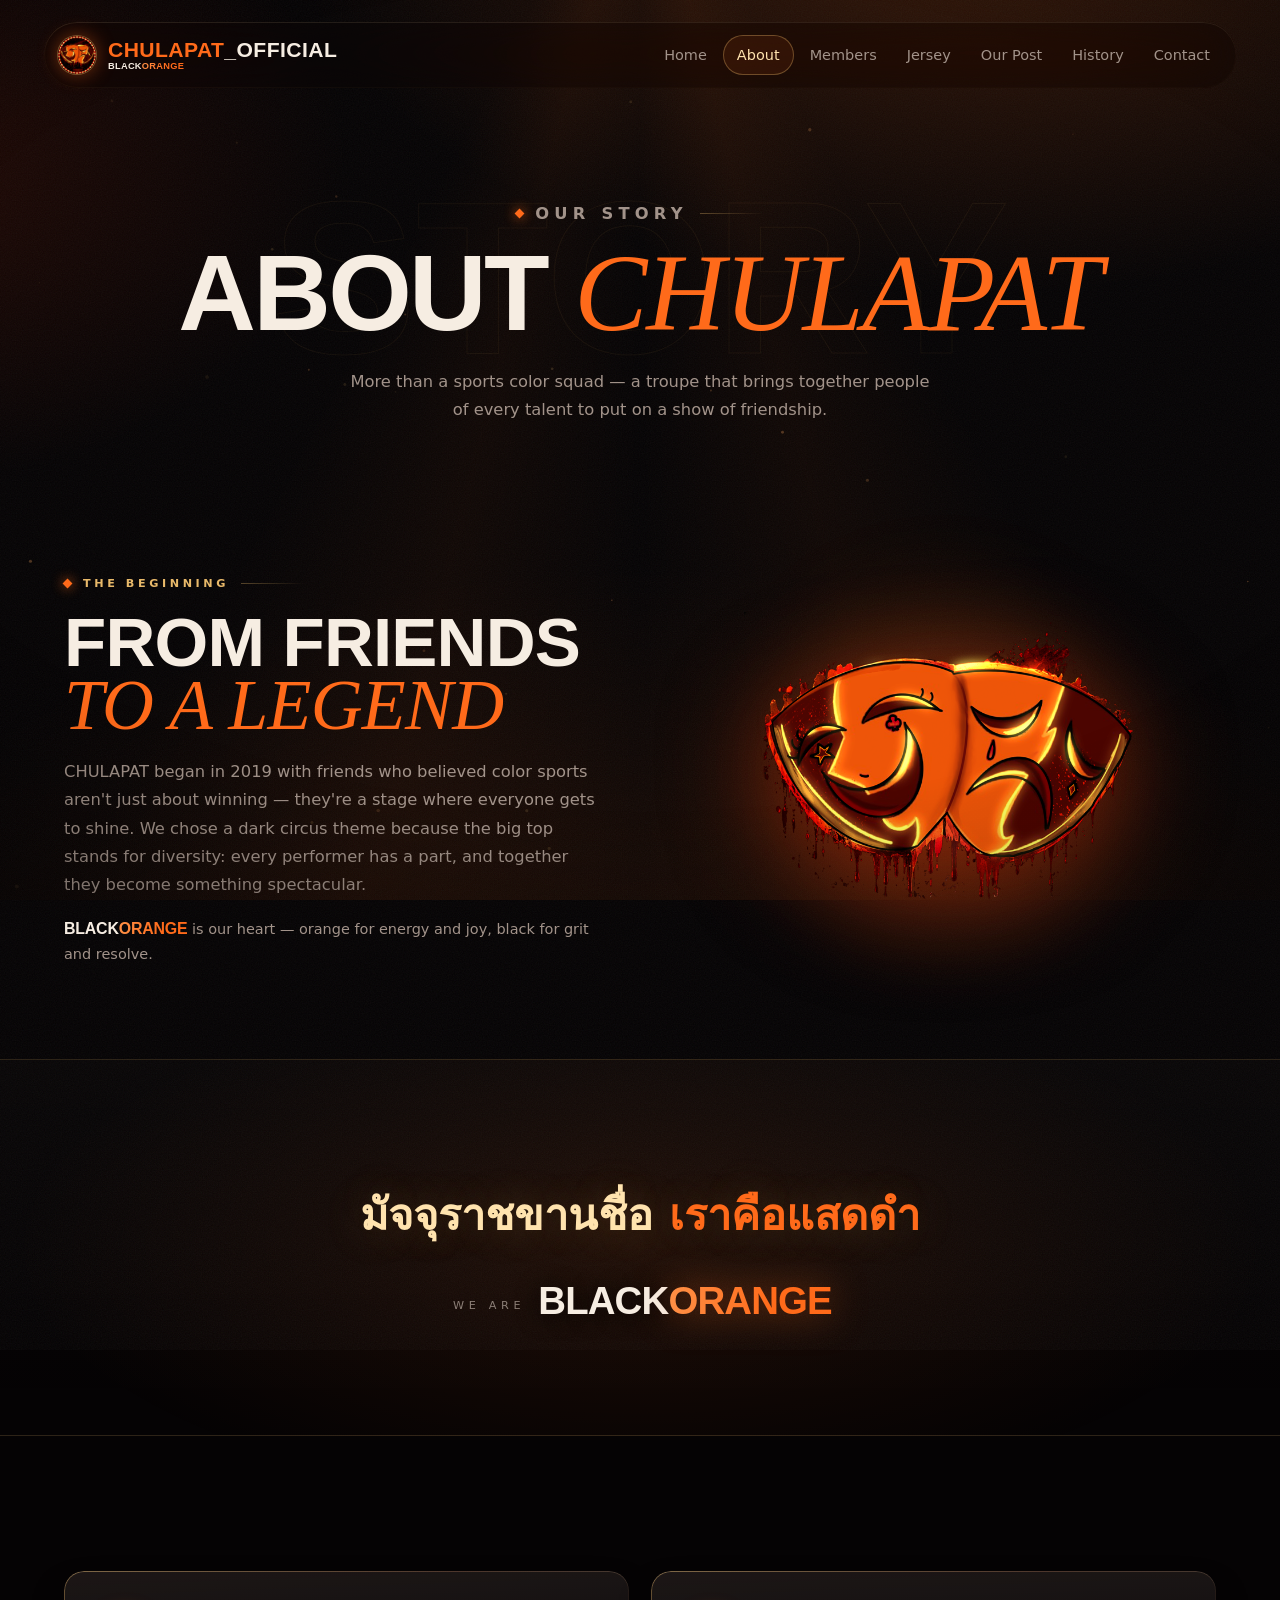
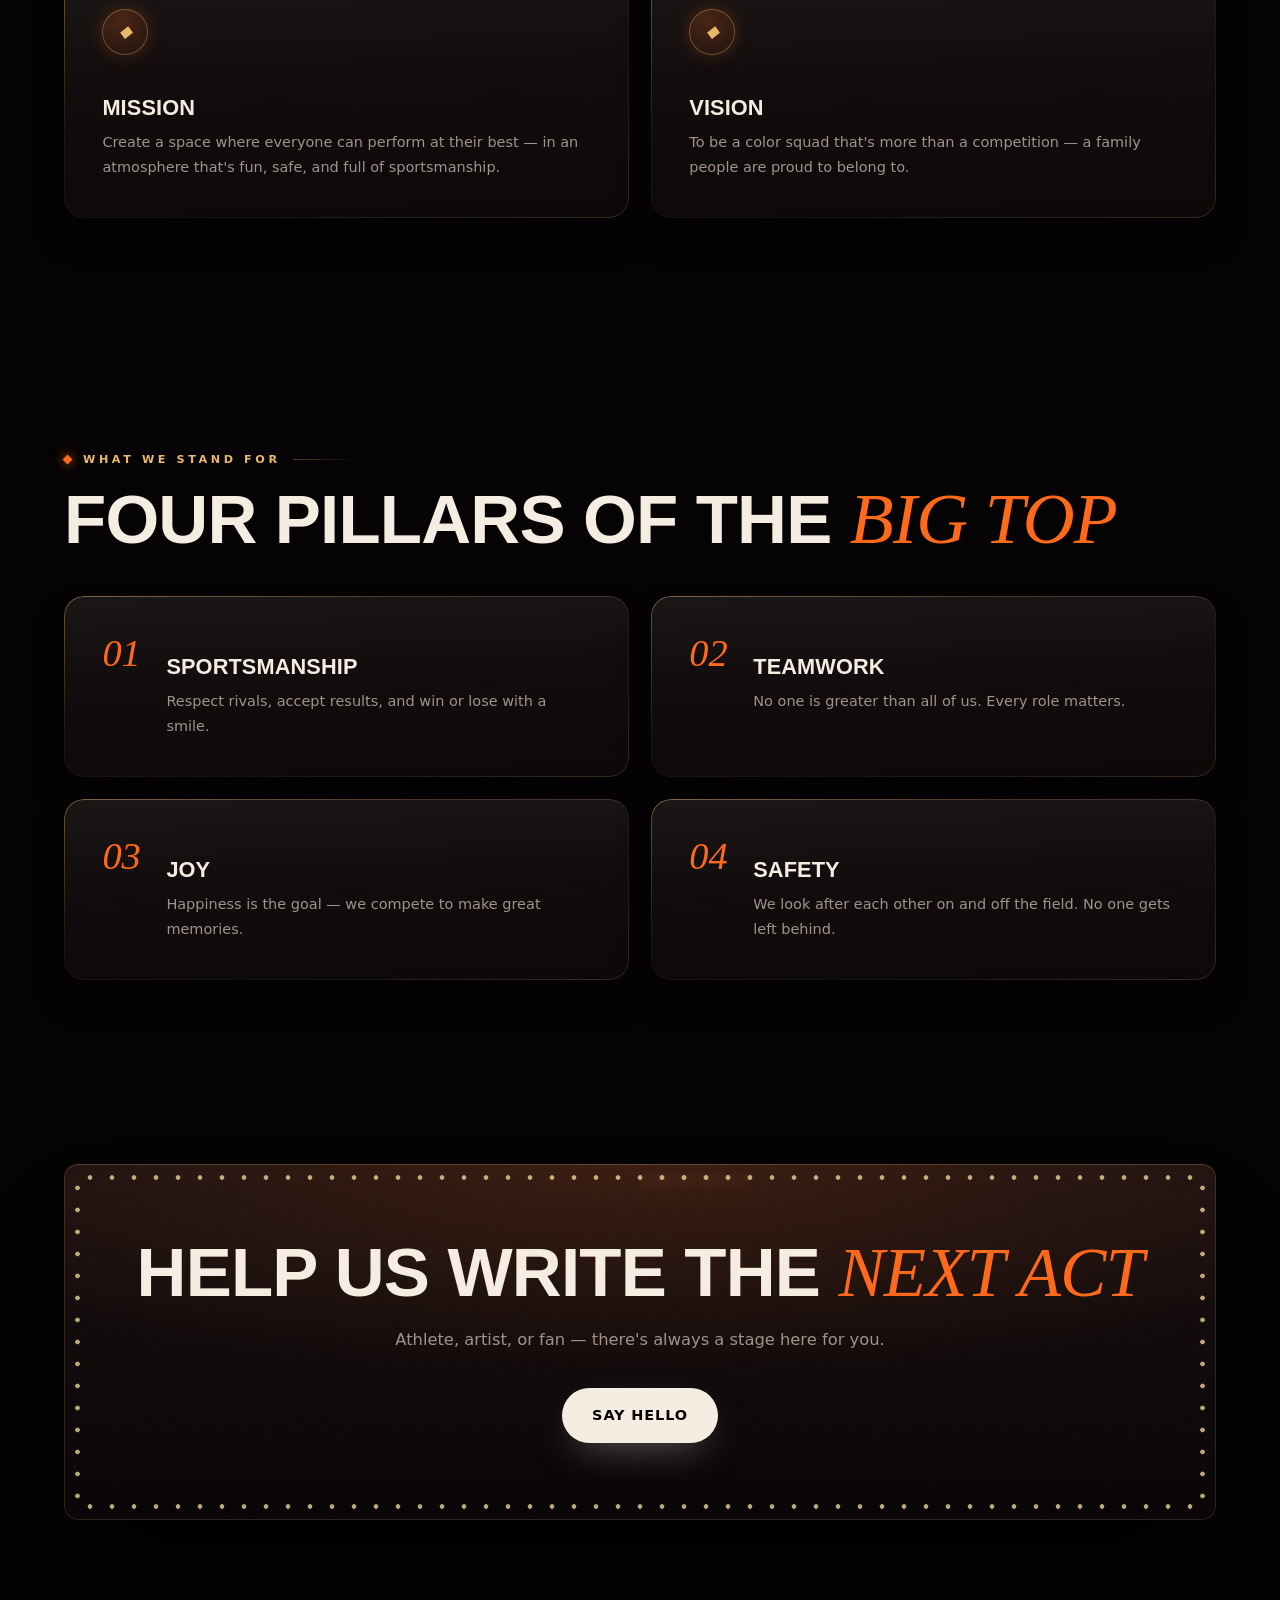
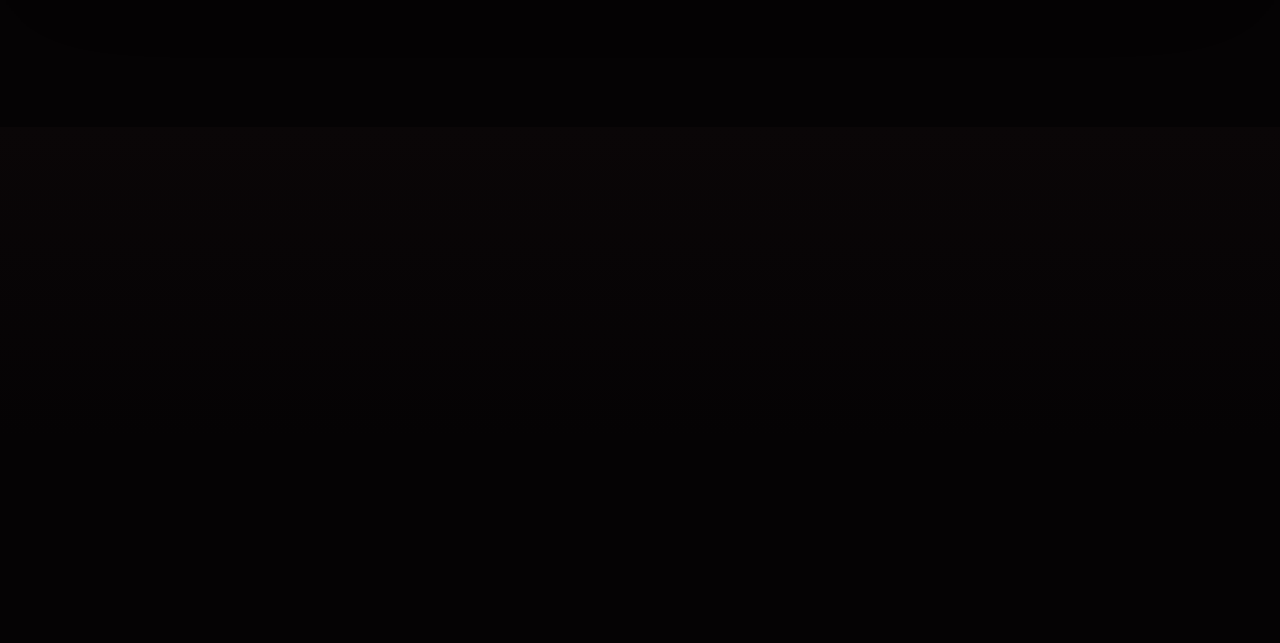
==== commit 8ced575f: "Point the link previews at the real origin The site lives at https://chulapatofficial.pcshsnst.worke" ====
--- a/public/about.html
+++ b/public/about.html
@@ -17,16 +17,19 @@
   <link rel="apple-touch-icon" href="assets/apple-touch-icon.png" />
   <link rel="manifest" href="site.webmanifest" />
 
-  <!-- Link preview (LINE, Facebook, Messenger). og:image is relative because
-       the site still runs on a workers.dev subdomain; crawlers resolve it
-       against the page URL. Swap all three to absolute once a real domain is
-       attached — that is the only change needed. -->
+  <!-- Link preview (LINE, Facebook, Messenger). These must be absolute URLs —
+       every crawler requires it for og:image, and a relative one is resolved
+       inconsistently or not at all. Origin is set in tools/build-icons.py's
+       sibling note in the README; change it in all seven pages together if the
+       site ever moves off workers.dev. -->
+  <link rel="canonical" href="https://chulapatofficial.pcshsnst.workers.dev/about.html" />
+  <meta property="og:url" content="https://chulapatofficial.pcshsnst.workers.dev/about.html" />
   <meta property="og:type" content="website" />
   <meta property="og:site_name" content="CHULAPAT_OFFICIAL" />
   <meta property="og:locale" content="th_TH" />
   <meta property="og:title" content="About · CHULAPAT_OFFICIAL" />
   <meta property="og:description" content="About CHULAPAT_OFFICIAL — our story, mission, and the values we stand for." />
-  <meta property="og:image" content="assets/og-cover.png" />
+  <meta property="og:image" content="https://chulapatofficial.pcshsnst.workers.dev/assets/og-cover.png" />
   <meta property="og:image:width" content="1200" />
   <meta property="og:image:height" content="630" />
   <meta property="og:image:alt" content="The CHULAPAT_OFFICIAL masks emblem beside the team wordmark on a dark ground." />
